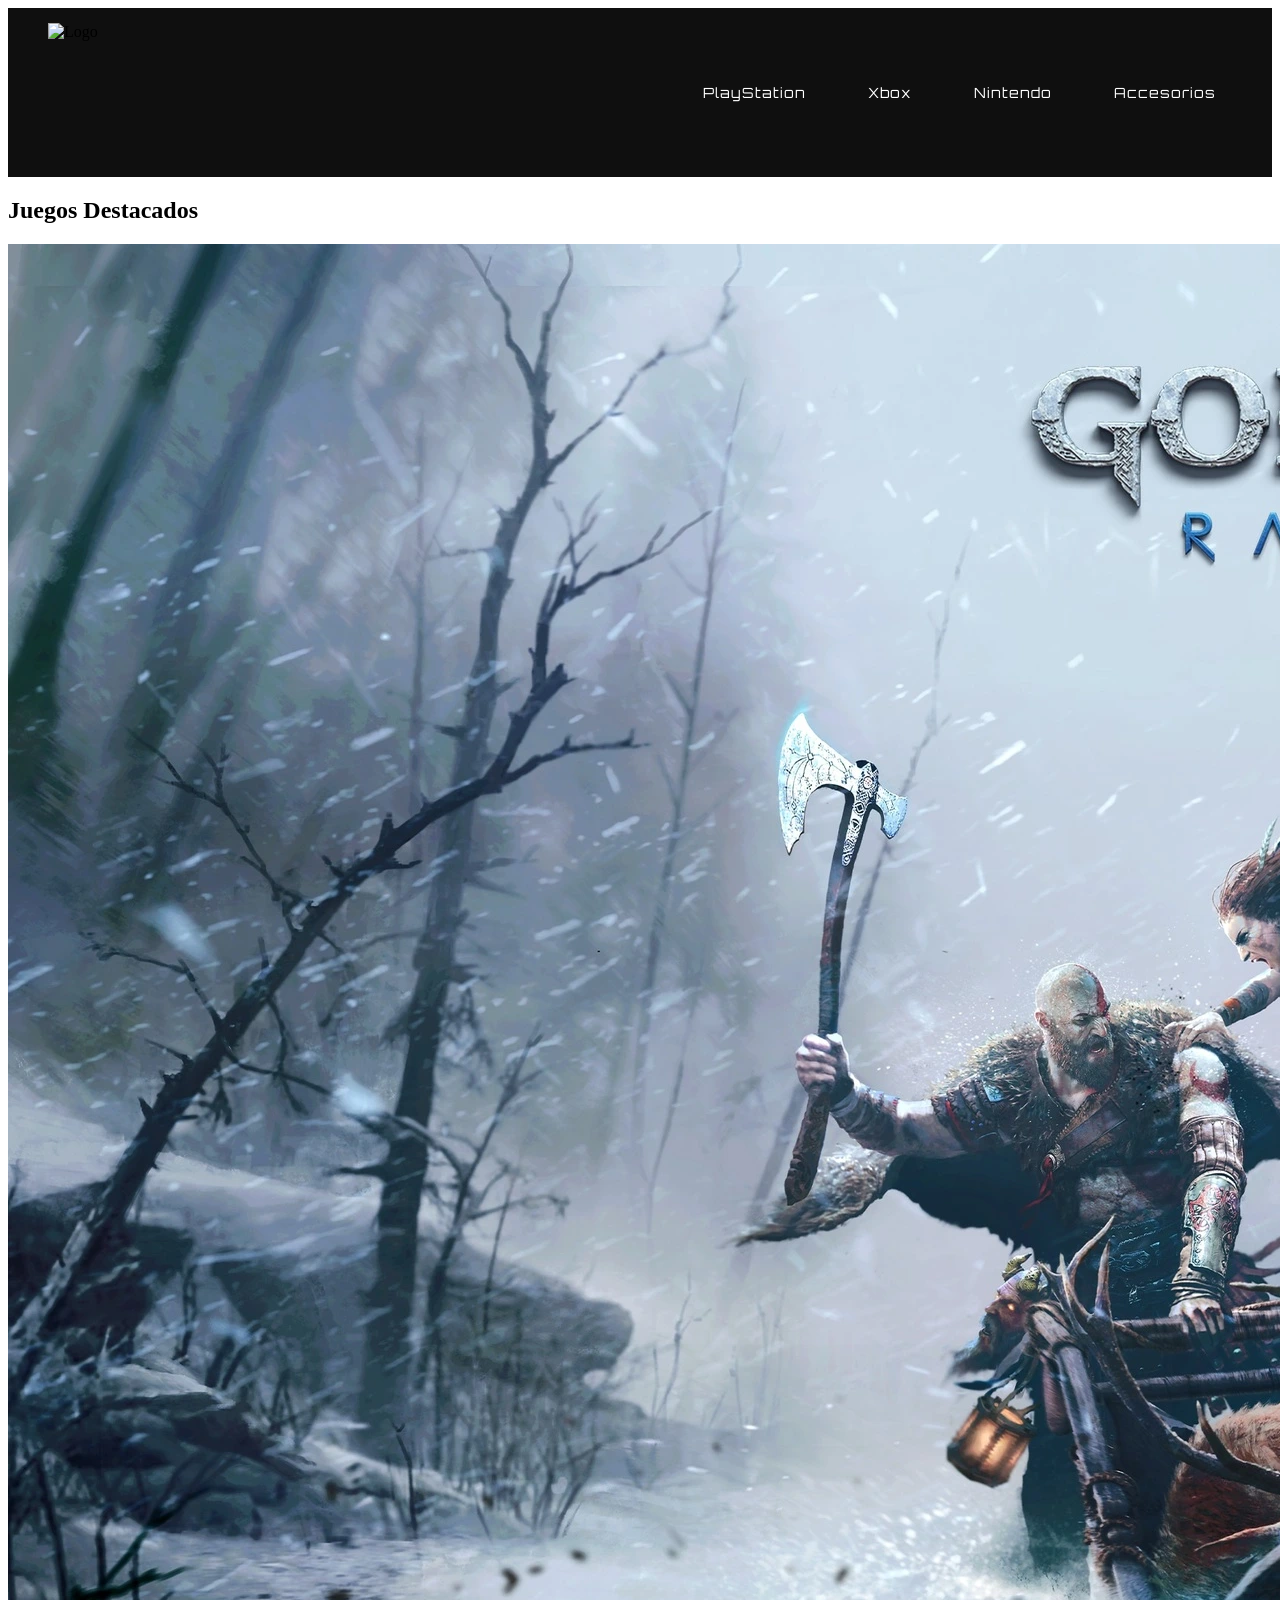
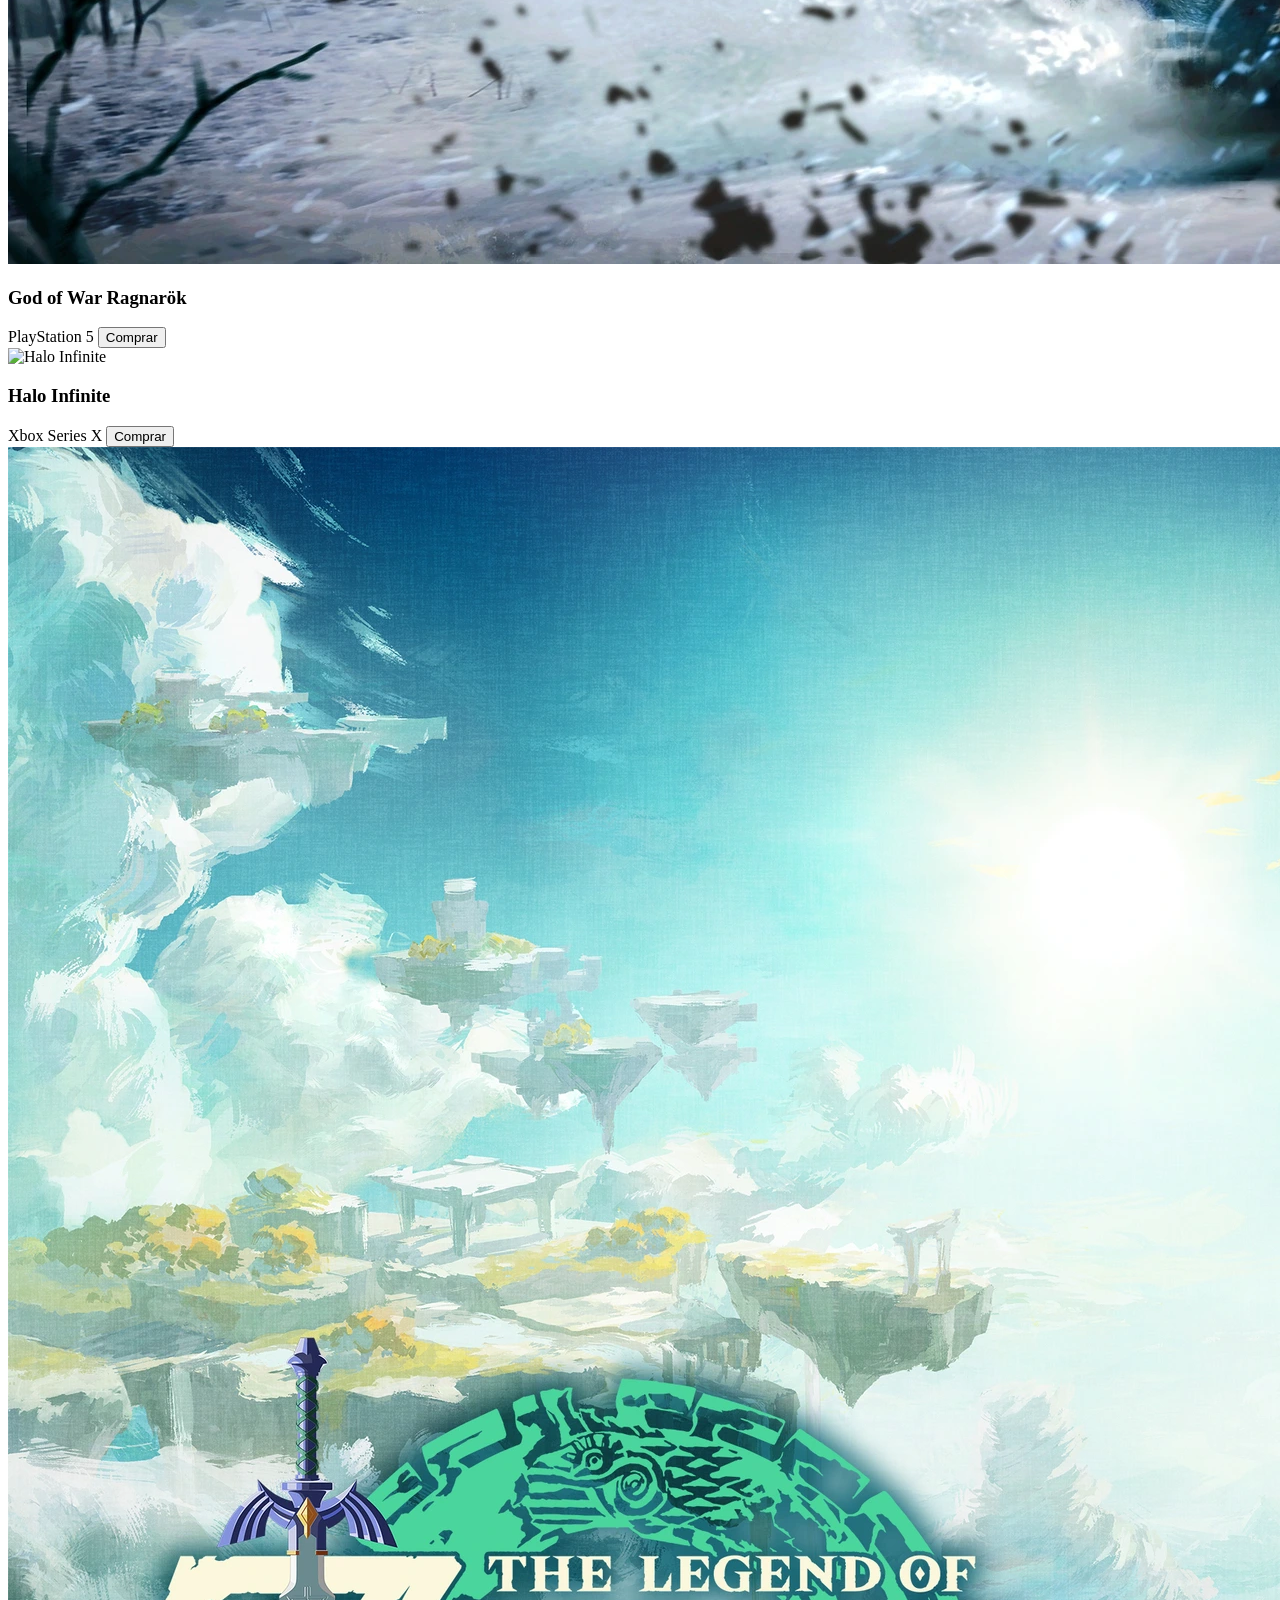
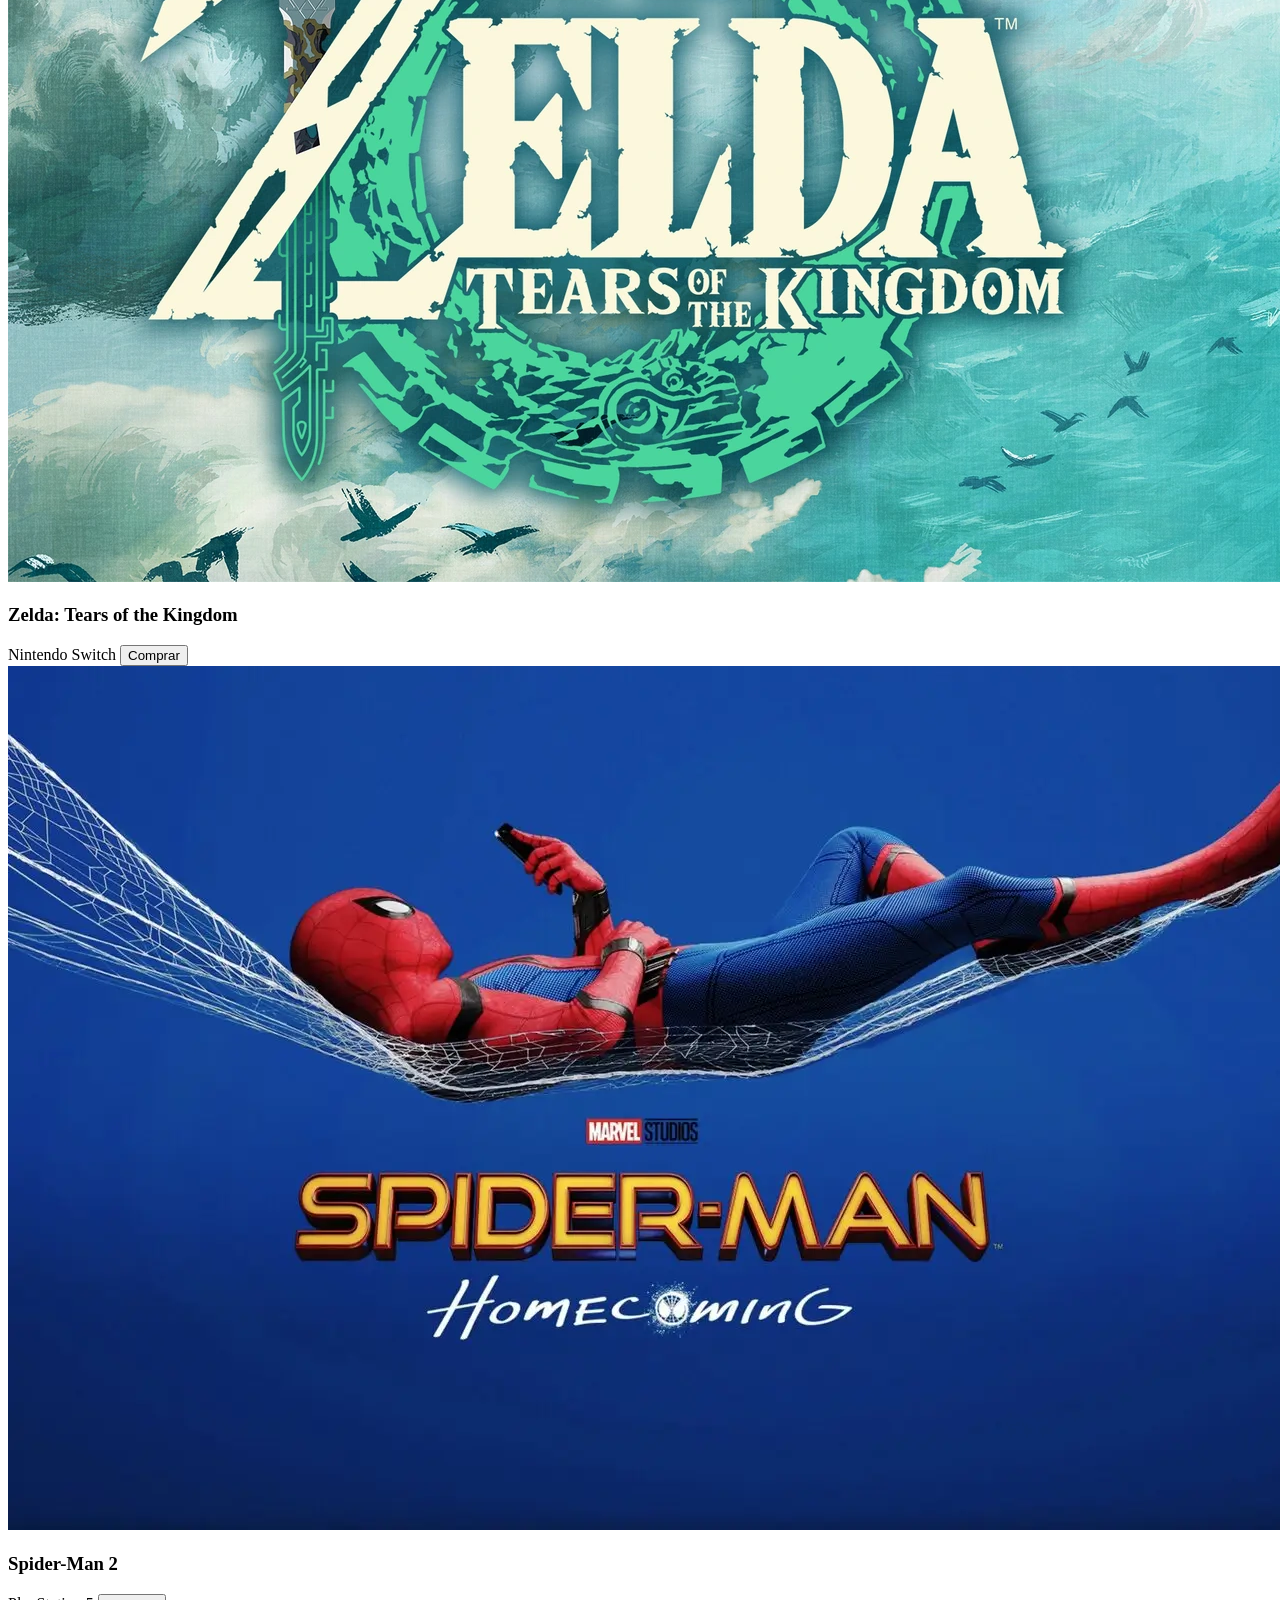
==== GameByte Store/index.html @ 68426d49 "div class games-section, agregue img" ====
<!doctype html>
<html lang="es">
  <head>
    <meta charset="utf-8" />
    <meta name="viewport" content="width=device-width, initial-scale=1" />
    <title>GameByte Store</title>
    <link rel="stylesheet" href="styles.css" />
    <link
      href="https://fonts.googleapis.com/css2?family=Orbitron:wght@700&family=Exo+2:wght@400;600&display=swap"
      rel="stylesheet"
    />
  </head>

  <body>
    <body style="background-color: white"></body>
    <!-- HEADER -->
    <nav class="navbar">
      <div class="logo">
        <img src="images/LogoColor.png" alt="Logo" />
      </div>
      <ul class="nav-links">
        <li><a href="#">PlayStation</a></li>
        <li><a href="#">Xbox</a></li>
        <li><a href="#">Nintendo</a></li>
        <li><a href="#">Accesorios</a></li>
      </ul>
    </nav>

    <!-- Sección de juegos destacados -->
    <div class="games-section">
      <h2 class="section-title">Juegos Destacados</h2>

      <div class="games-container">
        <!-- Tarjeta 1 -->
        <div class="game-card">
          <img src="images/GameDestacados/God.webp" alt="God of War" />
          <div class="game-info">
            <h3 class="game-title">God of War Ragnarök</h3>
            <span class="game-console">
              <i class="fas fa-gamepad"></i> PlayStation 5
            </span>
            <button class="btn-buy">
              <i class="fas fa-cart-shopping"></i> Comprar
            </button>
          </div>
        </div>

        <!-- Tarjeta 2 -->
        <div class="game-card">
          <img src="images/GameDestacados/Halo.webp" alt="Halo Infinite" />
          <div class="game-info">
            <h3 class="game-title">Halo Infinite</h3>
            <span class="game-console">
              <i class="fas fa-gamepad"></i> Xbox Series X
            </span>
            <button class="btn-buy">
              <i class="fas fa-cart-shopping"></i> Comprar
            </button>
          </div>
        </div>

        <!-- Tarjeta 3 -->
        <div class="game-card">
          <img src="images/GameDestacados/Zelda.webp" alt="Zelda" />
          <div class="game-info">
            <h3 class="game-title">Zelda: Tears of the Kingdom</h3>
            <span class="game-console">
              <i class="fas fa-gamepad"></i> Nintendo Switch
            </span>
            <button class="btn-buy">
              <i class="fas fa-cart-shopping"></i> Comprar
            </button>
          </div>
        </div>

        <!-- Tarjeta 4 -->
        <div class="game-card">
          <img src="images/GameDestacados/Spider.webp" alt="Spider-Man" />
          <div class="game-info">
            <h3 class="game-title">Spider-Man 2</h3>
            <span class="game-console">
              <i class="fas fa-gamepad"></i> PlayStation 5
            </span>
            <button class="btn-buy">
              <i class="fas fa-cart-shopping"></i> Comprar
            </button>
          </div>
        </div>
      </div>
    </div>
  </body>
</html>
---- GameByte Store/styles.css ----
/* ===== ÍCONOS DEL NAV ===== */
.nav-icons {
  display: flex;
  align-items: center;
  gap: 20px;
}

/* Ícono individual */
.nav-icon {
  position: relative;
  color: #ffffff;
  font-size: 20px;
  text-decoration: none;
  transition: color 0.3s ease;
}

.nav-icon:hover {
  color: #f4f4f5;
}

/* Badge del carrito */
.cart-badge {
  position: absolute;
  top: -8px;
  right: -10px;
  background-color: #fbfbfb;
  color: #ffffff;
  font-size: 10px;
  font-family: 'Exo 2', sans-serif;
  font-weight: 600;
  width: 18px;
  height: 18px;
  border-radius: 50%;
  display: flex;
  align-items: center;
  justify-content: center;
}

/* ===== NAVBAR ===== */

.navbar {
  display: flex;
  align-items: center;
  justify-content: space-between;
  background-color: #0f0f0f;
  padding: 15px 40px;

  /* Agrega estas líneas */
  width: 100%;
  box-sizing: border-box;

/* Logo */
.logo img {
  max-width: 100%;
  height: auto;
  vertical-align: top;
}

/* Lista de links */
.nav-links {
  list-style: none;
  display: flex;
  gap: 30px;
  margin: 0;
  padding: 0;
}

/* Botones individuales */
.nav-links a {
  text-decoration: none;
  color: #ffffff;
  font-family: 'Orbitron', sans-serif;
  font-size: 14px;
  letter-spacing: 1px;
  padding: 8px 16px;
  border-radius: 4px;
  transition: background-color 0.3s ease;
}

/* Hover - efecto al pasar el mouse */
.nav-links a:hover {
  background-color: #f9f9fa;
  color: #ffffff;
}

.logo {
  width: 140px;
  aspect-ratio: auto 300 / 139;
  height: 139px;  /* Centra horizontalme

/* Títulos principales */
h1, h2, h3 {
  font-family: 'Orbitron', sans-serif;
}

/* Texto general del cuerpo */
body {
  font-family: 'Exo 2', sans-serif;
}

/* ===== SECCIÓN DE JUEGOS ===== */
.games-section {
  padding: 60px 80px;
  background-color: #111111;
}

.section-title {
  font-family: 'Orbitron', sans-serif;
  color: #ffffff;
  font-size: 24px;
  margin-bottom: 40px;
  letter-spacing: 2px;
  text-transform: uppercase;
  border-left: 4px solid #1e90ff;
  padding-left: 16px;
}

/* ===== CONTENEDOR DE TARJETAS ===== */
.games-container {
  display: flex;
  gap: 24px;
  flex-wrap: wrap;
  justify-content: center;
}

/* ===== TARJETA INDIVIDUAL ===== */
.game-card {
  background-color: #1a1a1a;
  border-radius: 12px;
  overflow: hidden;
  width: 260px;
  transition: transform 0.3s ease, box-shadow 0.3s ease;
  border: 1px solid #222;
}

.game-card:hover {
  transform: translateY(-8px);
  box-shadow: 0 12px 30px rgba(30, 144, 255, 0.25);
}

/* Imagen del juego */
.game-card img {
  width: 100%;
  height: 200px;
  object-fit: cover;
}

/* Contenido inferior de la tarjeta */
.game-info {
  padding: 16px;
  display: flex;
  flex-direction: column;
  gap: 10px;
}

/* Título del juego */
.game-title {
  font-family: 'Orbitron', sans-serif;
  color: #ffffff;
  font-size: 14px;
  letter-spacing: 0.5px;
}

/* Consola */
.game-console {
  font-family: 'Exo 2', sans-serif;
  color: #1e90ff;
  font-size: 13px;
}

/* Botón comprar */
.btn-buy {
  background-color: #1e90ff;
  color: #ffffff;
  border: none;
  border-radius: 6px;
  padding: 10px 0;
  font-family: 'Exo 2', sans-serif;
  font-size: 14px;
  font-weight: 600;
  cursor: pointer;
  width: 100%;
  transition: background-color 0.3s ease, transform 0.2s ease;
  letter-spacing: 1px;
}

.btn-buy:hover {
  background-color: #0070cc;
  transform: scale(1.03);
}
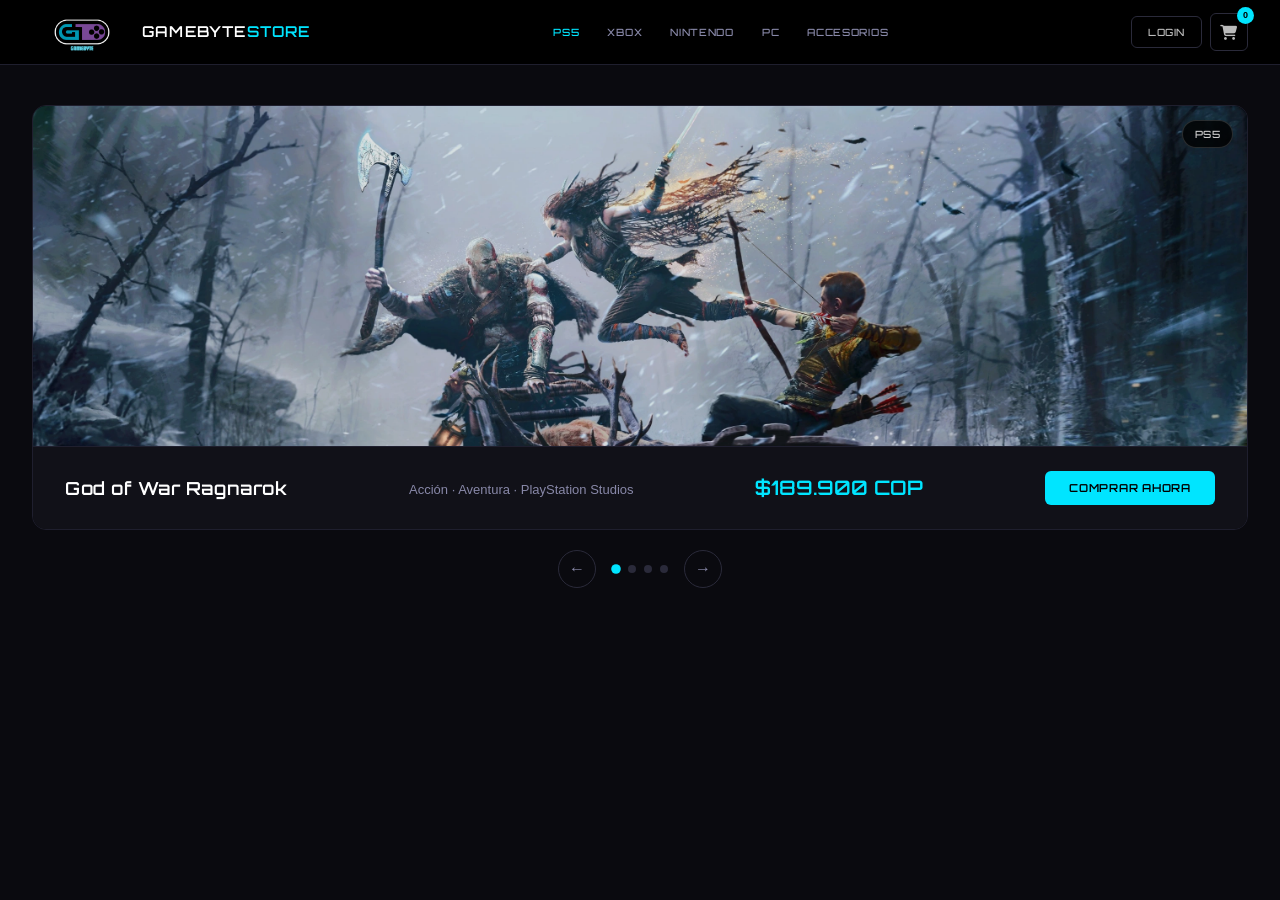
==== commit 9c04e278: "cambios en index carousel,agregue carro de compras y login, cambios en el ccs" ====
--- a/GameByte Store/index.html
+++ b/GameByte Store/index.html
@@ -6,87 +6,160 @@
     <title>GameByte Store</title>
     <link rel="stylesheet" href="styles.css" />
     <link
-      href="https://fonts.googleapis.com/css2?family=Orbitron:wght@700&family=Exo+2:wght@400;600&display=swap"
+      href="https://fonts.googleapis.com/css2?family=Orbitron:wght@500;600&display=swap"
       rel="stylesheet"
+    />
+    <link
+      rel="stylesheet"
+      href="https://cdnjs.cloudflare.com/ajax/libs/font-awesome/6.5.0/css/all.min.css"
     />
   </head>
 
   <body>
-    <body style="background-color: white"></body>
     <!-- HEADER -->
-    <nav class="navbar">
-      <div class="logo">
-        <img src="images/LogoColor.png" alt="Logo" />
+    <header class="header">
+      <div class="header-inner">
+        <a href="index.html" class="logo">
+          <img
+            src="images/Logo/LogoColor.png"
+            alt="GameZone"
+            class="logo-img"
+          />
+          <span class="logo-text"
+            >GAMEBYTE<span class="logo-accent">STORE</span></span
+          >
+        </a>
+
+        <nav class="nav">
+          <a href="#ps5" class="nav-btn active">PS5</a>
+          <a href="#xbox" class="nav-btn">Xbox</a>
+          <a href="#nintendo" class="nav-btn">Nintendo</a>
+          <a href="#pc" class="nav-btn">PC</a>
+          <a href="#accesorios" class="nav-btn">Accesorios</a>
+        </nav>
+
+        <div class="header-actions">
+          <a href="#login" class="btn-login">Login</a>
+          <a href="#carrito" class="btn-cart">
+            <i class="fa-solid fa-cart-shopping"></i>
+            <span class="cart-badge">0</span>
+          </a>
+        </div>
       </div>
-      <ul class="nav-links">
-        <li><a href="#">PlayStation</a></li>
-        <li><a href="#">Xbox</a></li>
-        <li><a href="#">Nintendo</a></li>
-        <li><a href="#">Accesorios</a></li>
-      </ul>
-    </nav>
+    </header>
 
-    <!-- Sección de juegos destacados -->
-    <div class="games-section">
-      <h2 class="section-title">Juegos Destacados</h2>
+    <!-- CARRUSEL -->
+    <section class="carousel-section">
+      <div class="carousel-wrapper">
+        <div class="carousel-track" id="track">
+          <div class="game-slide">
+            <div class="slide-inner">
+              <div class="slide-image-wrap">
+                <img
+                  src="images/GameDestacados/God.webp"
+                  alt="God of War Ragnarok"
+                />
+                <span class="console-badge">PS5</span>
+              </div>
+              <div class="slide-body">
+                <p class="slide-title">God of War Ragnarok</p>
+                <p class="slide-meta">
+                  Acción · Aventura · PlayStation Studios
+                </p>
+                <p class="slide-price">$189.900 COP</p>
+                <button class="btn-comprar">Comprar ahora</button>
+              </div>
+            </div>
+          </div>
 
-      <div class="games-container">
-        <!-- Tarjeta 1 -->
-        <div class="game-card">
-          <img src="images/GameDestacados/God.webp" alt="God of War" />
-          <div class="game-info">
-            <h3 class="game-title">God of War Ragnarök</h3>
-            <span class="game-console">
-              <i class="fas fa-gamepad"></i> PlayStation 5
-            </span>
-            <button class="btn-buy">
-              <i class="fas fa-cart-shopping"></i> Comprar
-            </button>
+          <div class="game-slide">
+            <div class="slide-inner">
+              <div class="slide-image-wrap">
+                <img
+                  src="images/GameDestacados/Halo.webp"
+                  alt="Halo Infinite"
+                />
+                <span class="console-badge">Xbox</span>
+              </div>
+              <div class="slide-body">
+                <p class="slide-title">Halo Infinite</p>
+                <p class="slide-meta">FPS · Multijugador · 343 Industries</p>
+                <p class="slide-price">$149.900 COP</p>
+                <button class="btn-comprar">Comprar ahora</button>
+              </div>
+            </div>
           </div>
-        </div>
 
-        <!-- Tarjeta 2 -->
-        <div class="game-card">
-          <img src="images/GameDestacados/Halo.webp" alt="Halo Infinite" />
-          <div class="game-info">
-            <h3 class="game-title">Halo Infinite</h3>
-            <span class="game-console">
-              <i class="fas fa-gamepad"></i> Xbox Series X
-            </span>
-            <button class="btn-buy">
-              <i class="fas fa-cart-shopping"></i> Comprar
-            </button>
+          <div class="game-slide">
+            <div class="slide-inner">
+              <div class="slide-image-wrap">
+                <img src="images/GameDestacados/Zelda.webp" alt="Zelda" />
+                <span class="console-badge">Nintendo Switch</span>
+              </div>
+              <div class="slide-body">
+                <p class="slide-title">Zelda: Tears of the Kingdom</p>
+                <p class="slide-meta">Aventura · RPG · Nintendo</p>
+                <p class="slide-price">$219.900 COP</p>
+                <button class="btn-comprar">Comprar ahora</button>
+              </div>
+            </div>
           </div>
-        </div>
 
-        <!-- Tarjeta 3 -->
-        <div class="game-card">
-          <img src="images/GameDestacados/Zelda.webp" alt="Zelda" />
-          <div class="game-info">
-            <h3 class="game-title">Zelda: Tears of the Kingdom</h3>
-            <span class="game-console">
-              <i class="fas fa-gamepad"></i> Nintendo Switch
-            </span>
-            <button class="btn-buy">
-              <i class="fas fa-cart-shopping"></i> Comprar
-            </button>
-          </div>
-        </div>
-
-        <!-- Tarjeta 4 -->
-        <div class="game-card">
-          <img src="images/GameDestacados/Spider.webp" alt="Spider-Man" />
-          <div class="game-info">
-            <h3 class="game-title">Spider-Man 2</h3>
-            <span class="game-console">
-              <i class="fas fa-gamepad"></i> PlayStation 5
-            </span>
-            <button class="btn-buy">
-              <i class="fas fa-cart-shopping"></i> Comprar
-            </button>
+          <div class="game-slide">
+            <div class="slide-inner">
+              <div class="slide-image-wrap">
+                <img src="images/GameDestacados/Spider.webp" alt="Spider-Man" />
+                <span class="console-badge">PS5</span>
+              </div>
+              <div class="slide-body">
+                <p class="slide-title">Marvel's Spider-Man Remastered</p>
+                <p class="slide-meta">
+                  Acción · Mundo abierto · Insomniac Games
+                </p>
+                <p class="slide-price">$99.900 COP</p>
+                <button class="btn-comprar">Comprar ahora</button>
+              </div>
+            </div>
           </div>
         </div>
       </div>
-    </div>
+
+      <div class="carousel-controls">
+        <button class="ctrl-btn" id="prev">&#8592;</button>
+        <div class="dots" id="dots"></div>
+        <button class="ctrl-btn" id="next">&#8594;</button>
+      </div>
+    </section>
+
+    <script>
+      const track = document.getElementById("track");
+      const dotsEl = document.getElementById("dots");
+      const slides = track.querySelectorAll(".game-slide");
+      let current = 0;
+
+      slides.forEach((_, i) => {
+        const d = document.createElement("button");
+        d.className = "dot" + (i === 0 ? " active" : "");
+        d.onclick = () => goTo(i);
+        dotsEl.appendChild(d);
+      });
+
+      function goTo(n) {
+        current = (n + slides.length) % slides.length;
+        track.style.transform = `translateX(-${current * 100}%)`;
+        dotsEl
+          .querySelectorAll(".dot")
+          .forEach((d, i) => d.classList.toggle("active", i === current));
+      }
+
+      document.getElementById("prev").onclick = () => goTo(current - 1);
+      document.getElementById("next").onclick = () => goTo(current + 1);
+
+      let autoplay = setInterval(() => goTo(current + 1), 4000);
+      track.addEventListener("mouseenter", () => clearInterval(autoplay));
+      track.addEventListener("mouseleave", () => {
+        autoplay = setInterval(() => goTo(current + 1), 4000);
+      });
+    </script>
   </body>
 </html>
--- a/GameByte Store/styles.css
+++ b/GameByte Store/styles.css
@@ -1,193 +1,417 @@
-/* ===== ÍCONOS DEL NAV ===== */
-.nav-icons {
-  display: flex;
-  align-items: center;
-  gap: 20px;
-}
-
-/* Ícono individual */
-.nav-icon {
+/* ══════════════════════════════════════════
+   GAMEBYTE STORE — styles.css
+   ══════════════════════════════════════════ */
+
+/* ── RESET & BASE ── */
+*, *::before, *::after {
+  box-sizing: border-box;
+  margin: 0;
+  padding: 0;
+}
+
+:root {
+  --accent: #00e5ff;
+  --accent-dim: #00b8cc;
+  --bg-page: #0a0a0f;
+  --bg-card: #111118;
+  --bg-card-hover: #16161f;
+  --border: #1f1f2e;
+  --border-hover: #2e2e42;
+  --text-primary: #ffffff;
+  --text-secondary: #8888a8;
+  --text-muted: #555570;
+  --font-display: 'Orbitron', sans-serif;
+  --font-body: 'Exo 2', sans-serif;
+  --radius-sm: 6px;
+  --radius-md: 10px;
+  --radius-lg: 14px;
+}
+
+html {
+  scroll-behavior: smooth;
+}
+
+body {
+  background: var(--bg-page);
+  color: var(--text-primary);
+  font-family: var(--font-body), system-ui, sans-serif;
+  font-size: 16px;
+  line-height: 1.6;
+  min-height: 100vh;
+}
+
+img {
+  display: block;
+  max-width: 100%;
+}
+
+a {
+  text-decoration: none;
+  color: inherit;
+}
+
+/* ══════════════════════════════════════════
+   HEADER
+   ══════════════════════════════════════════ */
+
+.header {
+  background: #000;
+  border-bottom: 1px solid var(--border);
+  position: sticky;
+  top: 0;
+  z-index: 100;
+  width: 100%;
+}
+
+.header-inner {
+  display: flex;
+  align-items: center;
+  justify-content: space-between;
+  padding: 0 2rem;
+  height: 64px;
+  gap: 1rem;
+  max-width: 1400px;
+  margin: 0 auto;
+}
+
+/* Logo */
+.logo {
+  display: flex;
+  align-items: center;
+  gap: 10px;
+  flex-shrink: 0;
+}
+
+.logo-img {
+  height: 100px;
+  width: auto;
+  object-fit: contain;
+}
+
+.logo-text {
+  font-family: var(--font-display);
+  font-size: 15px;
+  font-weight: 600;
+  color: var(--text-primary);
+  letter-spacing: 0.08em;
+  white-space: nowrap;
+}
+
+.logo-accent {
+  color: var(--accent);
+}
+
+/* Navegación */
+.nav {
+  display: flex;
+  align-items: center;
+  gap: 2px;
+}
+
+.nav-btn {
+  font-family: var(--font-display);
+  font-size: 10px;
+  font-weight: 500;
+  letter-spacing: 0.07em;
+  text-transform: uppercase;
+  color: var(--text-secondary);
+  padding: 7px 13px;
+  border-radius: var(--radius-sm);
+  transition: color 0.15s, background 0.15s;
+}
+
+.nav-btn:hover {
+  color: var(--text-primary);
+  background: #1a1a2a;
+}
+
+.nav-btn.active {
+  color: var(--accent);
+}
+
+/* Acciones del header */
+.header-actions {
+  display: flex;
+  align-items: center;
+  gap: 8px;
+  flex-shrink: 0;
+}
+
+.btn-login {
+  font-family: var(--font-display);
+  font-size: 10px;
+  font-weight: 500;
+  letter-spacing: 0.06em;
+  text-transform: uppercase;
+  color: #bbb;
+  border: 1px solid #2a2a3a;
+  padding: 7px 16px;
+  border-radius: var(--radius-sm);
+  transition: border-color 0.15s, color 0.15s;
+}
+
+.btn-login:hover {
+  border-color: var(--text-primary);
+  color: var(--text-primary);
+}
+
+.btn-cart {
   position: relative;
-  color: #ffffff;
-  font-size: 20px;
-  text-decoration: none;
-  transition: color 0.3s ease;
-}
-
-.nav-icon:hover {
-  color: #f4f4f5;
-}
-
-/* Badge del carrito */
+  display: flex;
+  align-items: center;
+  justify-content: center;
+  width: 38px;
+  height: 38px;
+  border: 1px solid #2a2a3a;
+  border-radius: var(--radius-sm);
+  color: #bbb;
+  font-size: 15px;
+  transition: border-color 0.15s, color 0.15s;
+}
+
+.btn-cart:hover {
+  border-color: var(--text-primary);
+  color: var(--text-primary);
+}
+
 .cart-badge {
   position: absolute;
-  top: -8px;
-  right: -10px;
-  background-color: #fbfbfb;
-  color: #ffffff;
+  top: -7px;
+  right: -7px;
+  background: var(--accent);
+  color: #000;
+  font-size: 9px;
+  font-weight: 700;
+  width: 17px;
+  height: 17px;
+  border-radius: 50%;
+  display: flex;
+  align-items: center;
+  justify-content: center;
+  font-family: sans-serif;
+  line-height: 1;
+}
+
+/* ══════════════════════════════════════════
+   CARRUSEL
+   ══════════════════════════════════════════ */
+
+.carousel-section {
+  padding: 2.5rem 2rem;
+  max-width: 1400px;
+  margin: 0 auto;
+}
+
+.carousel-wrapper {
+  overflow: hidden;
+  border-radius: var(--radius-lg);
+  border: 1px solid var(--border);
+}
+
+.carousel-track {
+  display: flex;
+  transition: transform 0.5s cubic-bezier(0.4, 0, 0.2, 1);
+}
+
+.game-slide {
+  min-width: 100%;
+  box-sizing: border-box;
+}
+
+.slide-inner {
+  display: flex;
+  flex-direction: column;
+  background: var(--bg-card);
+}
+
+/* Imagen del slide */
+.slide-image-wrap {
+  position: relative;
+  height: 340px;
+  background: #05050f;
+  overflow: hidden;
+}
+
+.slide-image-wrap img {
+  width: 100%;
+  height: 100%;
+  object-fit: cover;
+  opacity: 0.88;
+  transition: transform 0.6s ease, opacity 0.3s ease;
+}
+
+.slide-image-wrap:hover img {
+  transform: scale(1.03);
+  opacity: 1;
+}
+
+.console-badge {
+  position: absolute;
+  top: 14px;
+  right: 14px;
+  background: rgba(0, 0, 0, 0.8);
+  border: 1px solid rgba(255, 255, 255, 0.15);
+  border-radius: 20px;
+  padding: 5px 12px;
+  font-family: var(--font-display);
   font-size: 10px;
-  font-family: 'Exo 2', sans-serif;
+  font-weight: 500;
+  letter-spacing: 0.05em;
+  color: #ccc;
+  text-transform: uppercase;
+}
+
+/* Cuerpo del slide */
+.slide-body {
+  padding: 1.5rem 2rem;
+  display: flex;
+  flex-direction: row;
+  align-items: center;
+  justify-content: space-between;
+  gap: 1rem;
+  border-top: 1px solid var(--border);
+}
+
+.slide-title {
+  font-family: var(--font-display);
+  font-size: 18px;
   font-weight: 600;
-  width: 18px;
-  height: 18px;
+  color: var(--text-primary);
+  letter-spacing: 0.03em;
+}
+
+.slide-meta {
+  font-size: 13px;
+  color: var(--text-secondary);
+  margin-top: 4px;
+}
+
+.slide-price {
+  font-family: var(--font-display);
+  font-size: 20px;
+  font-weight: 600;
+  color: var(--accent);
+  white-space: nowrap;
+}
+
+.btn-comprar {
+  background: var(--accent);
+  color: #000;
+  border: none;
+  font-family: var(--font-display);
+  font-size: 11px;
+  font-weight: 600;
+  letter-spacing: 0.07em;
+  text-transform: uppercase;
+  padding: 10px 24px;
+  border-radius: var(--radius-sm);
+  cursor: pointer;
+  white-space: nowrap;
+  transition: background 0.15s, transform 0.1s;
+}
+
+.btn-comprar:hover {
+  background: var(--accent-dim);
+}
+
+.btn-comprar:active {
+  transform: scale(0.97);
+}
+
+/* Controles del carrusel */
+.carousel-controls {
+  display: flex;
+  align-items: center;
+  justify-content: center;
+  gap: 16px;
+  margin-top: 1.25rem;
+}
+
+.ctrl-btn {
+  width: 38px;
+  height: 38px;
   border-radius: 50%;
+  border: 1px solid #2a2a3a;
+  background: transparent;
+  color: var(--text-secondary);
+  font-size: 16px;
+  cursor: pointer;
   display: flex;
   align-items: center;
   justify-content: center;
-}
-
-/* ===== NAVBAR ===== */
-
-.navbar {
-  display: flex;
-  align-items: center;
-  justify-content: space-between;
-  background-color: #0f0f0f;
-  padding: 15px 40px;
-
-  /* Agrega estas líneas */
-  width: 100%;
-  box-sizing: border-box;
-
-/* Logo */
-.logo img {
-  max-width: 100%;
-  height: auto;
-  vertical-align: top;
-}
-
-/* Lista de links */
-.nav-links {
-  list-style: none;
-  display: flex;
-  gap: 30px;
-  margin: 0;
+  transition: border-color 0.15s, color 0.15s;
+}
+
+.ctrl-btn:hover {
+  border-color: var(--text-primary);
+  color: var(--text-primary);
+}
+
+.dots {
+  display: flex;
+  gap: 8px;
+}
+
+.dot {
+  width: 8px;
+  height: 8px;
+  border-radius: 50%;
+  background: #2a2a3a;
+  cursor: pointer;
+  border: none;
   padding: 0;
-}
-
-/* Botones individuales */
-.nav-links a {
-  text-decoration: none;
-  color: #ffffff;
-  font-family: 'Orbitron', sans-serif;
-  font-size: 14px;
-  letter-spacing: 1px;
-  padding: 8px 16px;
-  border-radius: 4px;
-  transition: background-color 0.3s ease;
-}
-
-/* Hover - efecto al pasar el mouse */
-.nav-links a:hover {
-  background-color: #f9f9fa;
-  color: #ffffff;
-}
-
-.logo {
-  width: 140px;
-  aspect-ratio: auto 300 / 139;
-  height: 139px;  /* Centra horizontalme
-
-/* Títulos principales */
-h1, h2, h3 {
-  font-family: 'Orbitron', sans-serif;
-}
-
-/* Texto general del cuerpo */
-body {
-  font-family: 'Exo 2', sans-serif;
-}
-
-/* ===== SECCIÓN DE JUEGOS ===== */
-.games-section {
-  padding: 60px 80px;
-  background-color: #111111;
-}
-
-.section-title {
-  font-family: 'Orbitron', sans-serif;
-  color: #ffffff;
-  font-size: 24px;
-  margin-bottom: 40px;
-  letter-spacing: 2px;
-  text-transform: uppercase;
-  border-left: 4px solid #1e90ff;
-  padding-left: 16px;
-}
-
-/* ===== CONTENEDOR DE TARJETAS ===== */
-.games-container {
-  display: flex;
-  gap: 24px;
-  flex-wrap: wrap;
-  justify-content: center;
-}
-
-/* ===== TARJETA INDIVIDUAL ===== */
-.game-card {
-  background-color: #1a1a1a;
-  border-radius: 12px;
-  overflow: hidden;
-  width: 260px;
-  transition: transform 0.3s ease, box-shadow 0.3s ease;
-  border: 1px solid #222;
-}
-
-.game-card:hover {
-  transform: translateY(-8px);
-  box-shadow: 0 12px 30px rgba(30, 144, 255, 0.25);
-}
-
-/* Imagen del juego */
-.game-card img {
-  width: 100%;
-  height: 200px;
-  object-fit: cover;
-}
-
-/* Contenido inferior de la tarjeta */
-.game-info {
-  padding: 16px;
-  display: flex;
-  flex-direction: column;
-  gap: 10px;
-}
-
-/* Título del juego */
-.game-title {
-  font-family: 'Orbitron', sans-serif;
-  color: #ffffff;
-  font-size: 14px;
-  letter-spacing: 0.5px;
-}
-
-/* Consola */
-.game-console {
-  font-family: 'Exo 2', sans-serif;
-  color: #1e90ff;
-  font-size: 13px;
-}
-
-/* Botón comprar */
-.btn-buy {
-  background-color: #1e90ff;
-  color: #ffffff;
-  border: none;
-  border-radius: 6px;
-  padding: 10px 0;
-  font-family: 'Exo 2', sans-serif;
-  font-size: 14px;
-  font-weight: 600;
-  cursor: pointer;
-  width: 100%;
-  transition: background-color 0.3s ease, transform 0.2s ease;
-  letter-spacing: 1px;
-}
-
-.btn-buy:hover {
-  background-color: #0070cc;
-  transform: scale(1.03);
-}
-
-
-
+  transition: background 0.2s, transform 0.2s;
+}
+
+.dot.active {
+  background: var(--accent);
+  transform: scale(1.2);
+}
+
+/* ══════════════════════════════════════════
+   RESPONSIVE
+   ══════════════════════════════════════════ */
+
+@media (max-width: 768px) {
+  .header-inner {
+    padding: 0 1rem;
+  }
+
+  .logo-text {
+    font-size: 12px;
+  }
+
+  .nav {
+    gap: 0;
+  }
+
+  .nav-btn {
+    font-size: 9px;
+    padding: 6px 8px;
+  }
+
+  .slide-image-wrap {
+    height: 220px;
+  }
+
+  .slide-body {
+    flex-direction: column;
+    align-items: flex-start;
+    padding: 1rem 1.25rem;
+  }
+
+  .btn-comprar {
+    width: 100%;
+    text-align: center;
+  }
+
+  .carousel-section {
+    padding: 1.5rem 1rem;
+  }
+}
+
+@media (max-width: 480px) {
+  .nav {
+    display: none;
+  }
+}
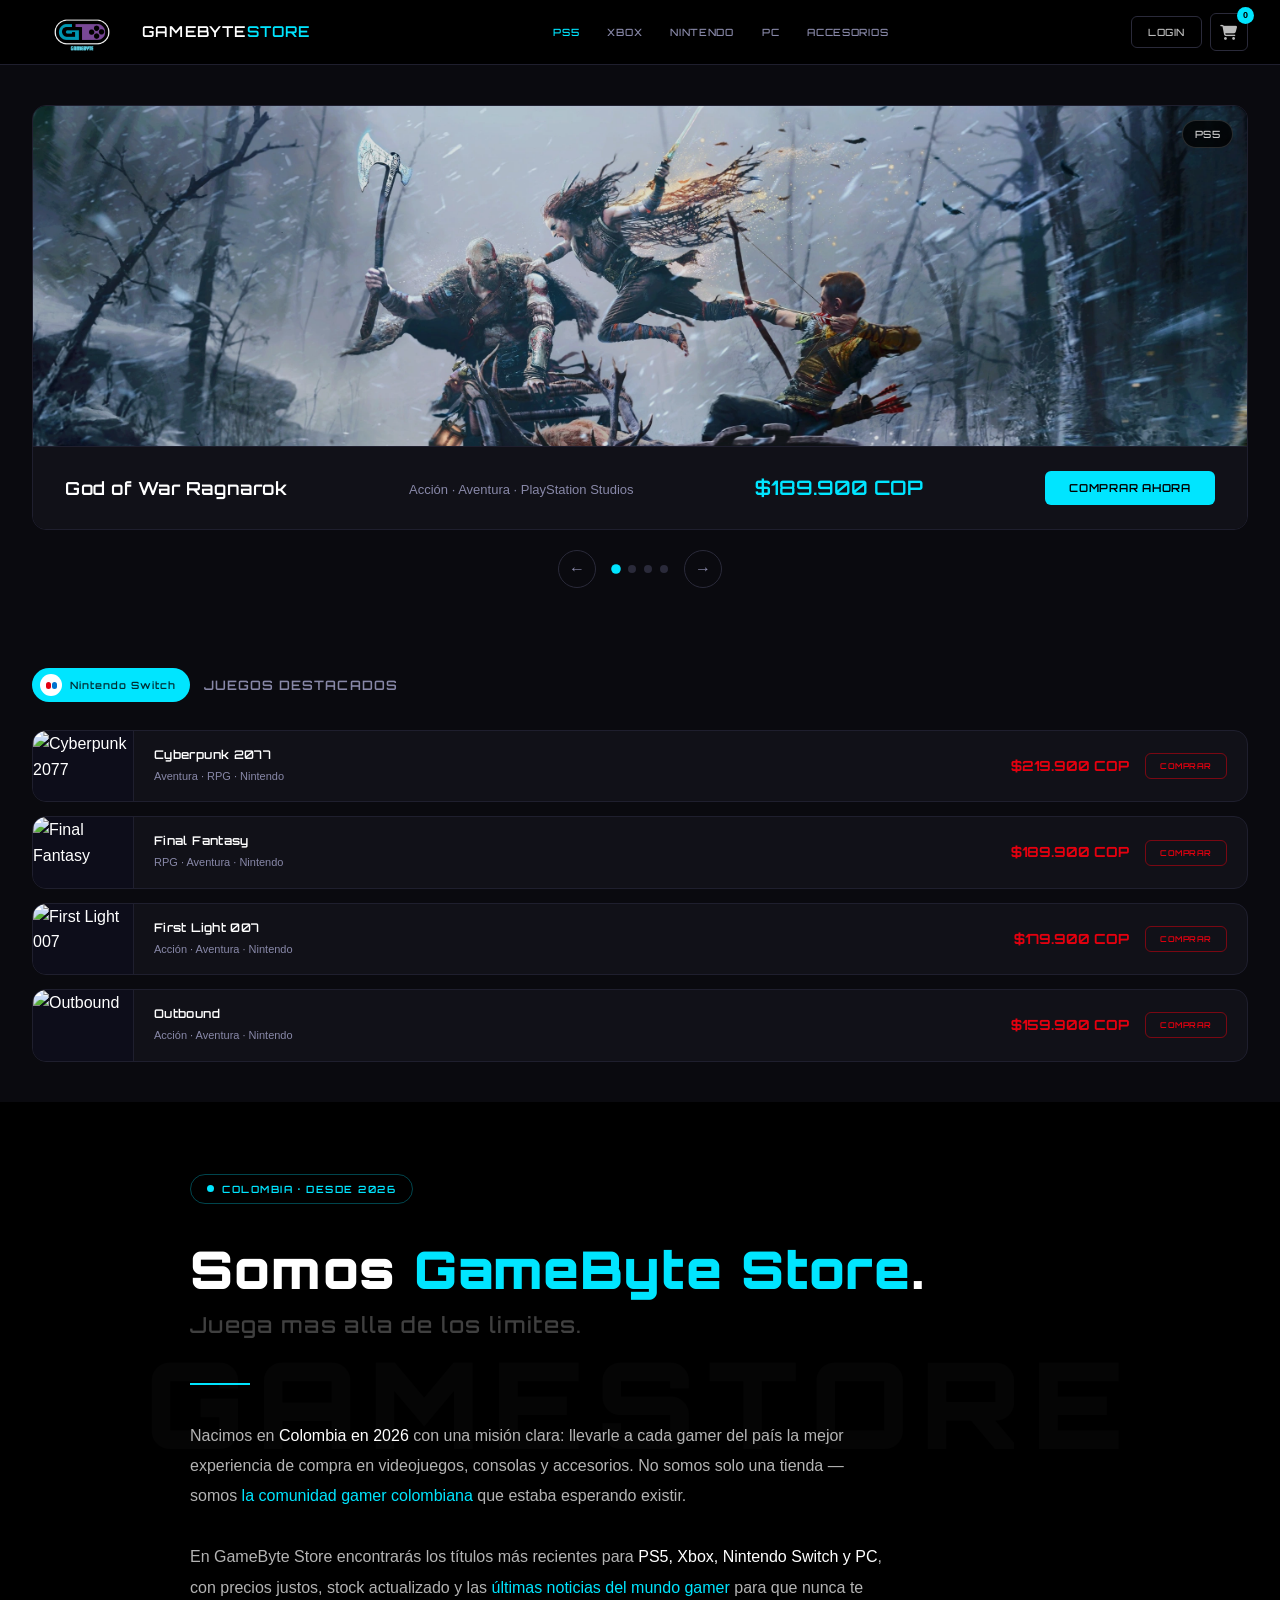
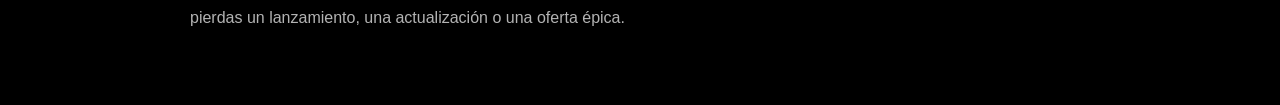
==== commit d400b81b: "Agrega sección nintendo switch y seccion quienes somos" ====
--- a/GameByte Store/index.html
+++ b/GameByte Store/index.html
@@ -161,5 +161,128 @@
         autoplay = setInterval(() => goTo(current + 1), 4000);
       });
     </script>
+
+    <!-- SECCIÓN NINTENDO SWITCH -->
+    <section class="ns-section">
+      <div class="ns-header">
+        <div class="ns-logo">
+          <div class="ns-logo-icon">
+            <svg viewBox="0 0 13 13" fill="none">
+              <rect x="1" y="3" width="5" height="7" rx="2.5" fill="#e4000f" />
+              <rect x="7" y="3" width="5" height="7" rx="2.5" fill="#0073cf" />
+            </svg>
+          </div>
+          <span class="ns-logo-text">Nintendo Switch</span>
+        </div>
+        <span class="ns-title">Juegos destacados</span>
+      </div>
+
+      <div class="ns-list">
+        <div class="ns-card">
+          <div class="ns-cover">
+            <img
+              src="/images/GameDestacados/CyberPunknintendo.webp"
+              alt="Cyberpunk 2077"
+            />
+          </div>
+          <div class="ns-info">
+            <div class="ns-meta">
+              <p class="ns-name">Cyberpunk 2077</p>
+              <p class="ns-genre">Aventura · RPG · Nintendo</p>
+            </div>
+            <div class="ns-right">
+              <span class="ns-price">$219.900 COP</span>
+              <button class="ns-btn">Comprar</button>
+            </div>
+          </div>
+        </div>
+
+        <div class="ns-card">
+          <div class="ns-cover">
+            <img
+              src="/images/GameDestacados/FinalFantasynintendo.webp"
+              alt="Final Fantasy"
+            />
+          </div>
+          <div class="ns-info">
+            <div class="ns-meta">
+              <p class="ns-name">Final Fantasy</p>
+              <p class="ns-genre">RPG · Aventura · Nintendo</p>
+            </div>
+            <div class="ns-right">
+              <span class="ns-price">$189.900 COP</span>
+              <button class="ns-btn">Comprar</button>
+            </div>
+          </div>
+        </div>
+
+        <div class="ns-card">
+          <div class="ns-cover">
+            <img
+              src="/images/GameDestacados/FirstLightnintendo.webp"
+              alt="First Light 007"
+            />
+          </div>
+          <div class="ns-info">
+            <div class="ns-meta">
+              <p class="ns-name">First Light 007</p>
+              <p class="ns-genre">Acción · Aventura · Nintendo</p>
+            </div>
+            <div class="ns-right">
+              <span class="ns-price">$179.900 COP</span>
+              <button class="ns-btn">Comprar</button>
+            </div>
+          </div>
+        </div>
+
+        <div class="ns-card">
+          <div class="ns-cover">
+            <img
+              src="/images/GameDestacados/Outboundnintendo.webp"
+              alt="Outbound"
+            />
+          </div>
+          <div class="ns-info">
+            <div class="ns-meta">
+              <p class="ns-name">Outbound</p>
+              <p class="ns-genre">Acción · Aventura · Nintendo</p>
+            </div>
+            <div class="ns-right">
+              <span class="ns-price">$159.900 COP</span>
+              <button class="ns-btn">Comprar</button>
+            </div>
+          </div>
+        </div>
+      </div>
+    </section>
+
+    <!-- SECCIÓN ABOUT GAMESTORE -->
+    <section class="about">
+      <div class="about-inner">
+        <div class="tag-line">
+          <span class="tag-dot"></span>
+          <span class="tag-text">Colombia · Desde 2026</span>
+        </div>
+
+        <p class="headline">Somos <span>GameByte Store</span>.</p>
+        <p class="headline-sub">Juega mas alla de los limites.</p>
+
+        <div class="divider"></div>
+
+        <p class="body-text">
+          Nacimos en <strong>Colombia en 2026</strong> con una misión clara:
+          llevarle a cada gamer del país la mejor experiencia de compra en
+          videojuegos, consolas y accesorios. No somos solo una tienda — somos
+          <span class="highlight">la comunidad gamer colombiana</span> que
+          estaba esperando existir.<br /><br />
+          En GameByte Store encontrarás los títulos más recientes para
+          <strong>PS5, Xbox, Nintendo Switch y PC</strong>, con precios justos,
+          stock actualizado y las
+          <span class="highlight">últimas noticias del mundo gamer</span>
+          para que nunca te pierdas un lanzamiento, una actualización o una
+          oferta épica.
+        </p>
+      </div>
+    </section>
   </body>
 </html>
--- a/GameByte Store/styles.css
+++ b/GameByte Store/styles.css
@@ -414,4 +414,339 @@
   .nav {
     display: none;
   }
+}
+
+/* ══════════════════════════════════════════
+   SECCIÓN NINTENDO SWITCH
+   ══════════════════════════════════════════ */
+
+.ns-section {
+  padding: 40px 2rem;
+  max-width: 1400px;
+  margin: 0 auto;
+  font-family: var(--font-body), system-ui, sans-serif;
+}
+
+.ns-header {
+  display: flex;
+  align-items: center;
+  gap: 14px;
+  margin-bottom: 28px;
+}
+
+.ns-logo {
+  display: flex;
+  align-items: center;
+  gap: 8px;
+  background: #00e5ff;
+  padding: 6px 14px 6px 8px;
+  border-radius: 24px;
+}
+
+.ns-logo-icon {
+  width: 22px;
+  height: 22px;
+  background: #fff;
+  border-radius: 50%;
+  display: flex;
+  align-items: center;
+  justify-content: center;
+  flex-shrink: 0;
+}
+
+.ns-logo-icon svg {
+  width: 13px;
+  height: 13px;
+}
+
+.ns-logo-text {
+  font-family: var(--font-display);
+  font-size: 10px;
+  font-weight: 600;
+  color: rgba(0, 0, 0, 0.8);
+  letter-spacing: 0.1em;
+  white-space: nowrap;
+}
+
+.ns-title {
+  font-family: var(--font-display);
+  font-size: 13px;
+  font-weight: 600;
+  color: var(--text-secondary);
+  letter-spacing: 0.08em;
+  text-transform: uppercase;
+}
+
+.ns-list {
+  display: flex;
+  flex-direction: column;
+  gap: 14px;
+}
+
+.ns-card {
+  background: var(--bg-card);
+  border: 1px solid var(--border);
+  border-radius: var(--radius-lg);
+  overflow: hidden;
+  display: flex;
+  flex-direction: row;
+  align-items: stretch;
+  transition: border-color 0.2s, transform 0.2s;
+  cursor: default;
+}
+
+.ns-card:hover {
+  border-color: rgba(228, 0, 15, 0.5);
+  transform: translateX(4px);
+}
+
+.ns-cover {
+  position: relative;
+  width: 100px;
+  flex-shrink: 0;
+  overflow: hidden;
+  background: #0d0d1a;
+}
+
+.ns-cover img {
+  width: 100%;
+  height: 100%;
+  object-fit: cover;
+  display: block;
+  transition: transform 0.5s ease;
+}
+
+.ns-card:hover .ns-cover img {
+  transform: scale(1.06);
+}
+
+.ns-platform {
+  position: absolute;
+  top: 8px;
+  left: 8px;
+  background: #e4000f;
+  color: #fff;
+  font-family: var(--font-display);
+  font-size: 7px;
+  font-weight: 600;
+  letter-spacing: 0.08em;
+  padding: 3px 7px;
+  border-radius: 20px;
+  z-index: 2;
+  text-transform: uppercase;
+}
+
+.ns-info {
+  display: flex;
+  flex-direction: row;
+  align-items: center;
+  justify-content: space-between;
+  padding: 16px 20px;
+  flex: 1;
+  gap: 16px;
+  border-left: 1px solid var(--border);
+}
+
+.ns-meta {
+  flex: 1;
+  min-width: 0;
+}
+
+.ns-name {
+  font-family: var(--font-display);
+  font-size: 12px;
+  font-weight: 600;
+  color: var(--text-primary);
+  letter-spacing: 0.03em;
+  line-height: 1.4;
+  white-space: nowrap;
+  overflow: hidden;
+  text-overflow: ellipsis;
+}
+
+.ns-genre {
+  font-size: 11px;
+  color: var(--text-secondary);
+  margin-top: 4px;
+}
+
+.ns-right {
+  display: flex;
+  align-items: center;
+  gap: 16px;
+  flex-shrink: 0;
+}
+
+.ns-price {
+  font-family: var(--font-display);
+  font-size: 14px;
+  font-weight: 700;
+  color: #e4000f;
+  white-space: nowrap;
+}
+
+.ns-btn {
+  background: transparent;
+  border: 1px solid rgba(228, 0, 15, 0.5);
+  color: #e4000f;
+  font-family: var(--font-display);
+  font-size: 8px;
+  font-weight: 600;
+  letter-spacing: 0.07em;
+  padding: 7px 14px;
+  border-radius: var(--radius-sm);
+  cursor: pointer;
+  transition: background 0.15s, color 0.15s;
+  text-transform: uppercase;
+  white-space: nowrap;
+}
+
+.ns-btn:hover {
+  background: #e4000f;
+  color: #fff;
+}
+
+@media (max-width: 768px) {
+  .ns-cover {
+    width: 80px;
+  }
+
+  .ns-info {
+    flex-direction: column;
+    align-items: flex-start;
+    padding: 12px 14px;
+    gap: 10px;
+  }
+
+  .ns-right {
+    width: 100%;
+    justify-content: space-between;
+  }
+
+  .ns-name {
+    white-space: normal;
+  }
+}
+
+/* ══════════════════════════════════════════
+   SECCIÓN ABOUT — GAMESTORE
+   ══════════════════════════════════════════ */
+
+.about {
+  background: #000;
+  padding: 72px 2rem;
+  position: relative;
+  overflow: hidden;
+}
+
+.about::before {
+  content: 'GAMESTORE';
+  position: absolute;
+  top: 50%;
+  left: 50%;
+  transform: translate(-50%, -50%);
+  font-family: var(--font-display);
+  font-size: 120px;
+  font-weight: 900;
+  color: rgba(255, 255, 255, 0.02);
+  white-space: nowrap;
+  pointer-events: none;
+  letter-spacing: 0.1em;
+}
+
+.about-inner {
+  max-width: 900px;
+  margin: 0 auto;
+  position: relative;
+  z-index: 1;
+}
+
+.tag-line {
+  display: inline-flex;
+  align-items: center;
+  gap: 8px;
+  border: 1px solid rgba(0, 229, 255, 0.3);
+  border-radius: 30px;
+  padding: 6px 16px;
+  margin-bottom: 36px;
+}
+
+.tag-dot {
+  width: 7px;
+  height: 7px;
+  border-radius: 50%;
+  background: var(--accent);
+  animation: pulse 2s ease-in-out infinite;
+}
+
+@keyframes pulse {
+  0%, 100% { opacity: 1; transform: scale(1); }
+  50%       { opacity: 0.5; transform: scale(0.8); }
+}
+
+.tag-text {
+  font-family: var(--font-display);
+  font-size: 10px;
+  font-weight: 600;
+  color: var(--accent);
+  letter-spacing: 0.15em;
+  text-transform: uppercase;
+}
+
+.headline {
+  font-family: var(--font-display);
+  font-size: clamp(28px, 5vw, 52px);
+  font-weight: 900;
+  color: #fff;
+  line-height: 1.15;
+  letter-spacing: 0.02em;
+  margin-bottom: 8px;
+}
+
+.headline span {
+  color: var(--accent);
+}
+
+.headline-sub {
+  font-family: var(--font-display);
+  font-size: clamp(14px, 2.5vw, 22px);
+  font-weight: 500;
+  color: rgba(255, 255, 255, 0.25);
+  letter-spacing: 0.06em;
+  margin-bottom: 40px;
+}
+
+.divider {
+  width: 60px;
+  height: 2px;
+  background: var(--accent);
+  margin-bottom: 36px;
+}
+
+.body-text {
+  font-size: 16px;
+  font-weight: 300;
+  color: rgba(255, 255, 255, 0.7);
+  line-height: 1.9;
+  max-width: 700px;
+}
+
+.body-text strong {
+  color: #fff;
+  font-weight: 500;
+}
+
+.body-text .highlight {
+  color: var(--accent);
+  font-weight: 500;
+}
+
+@media (max-width: 768px) {
+  .about {
+    padding: 48px 1rem;
+  }
+
+  .about::before {
+    font-size: 60px;
+  }
 }
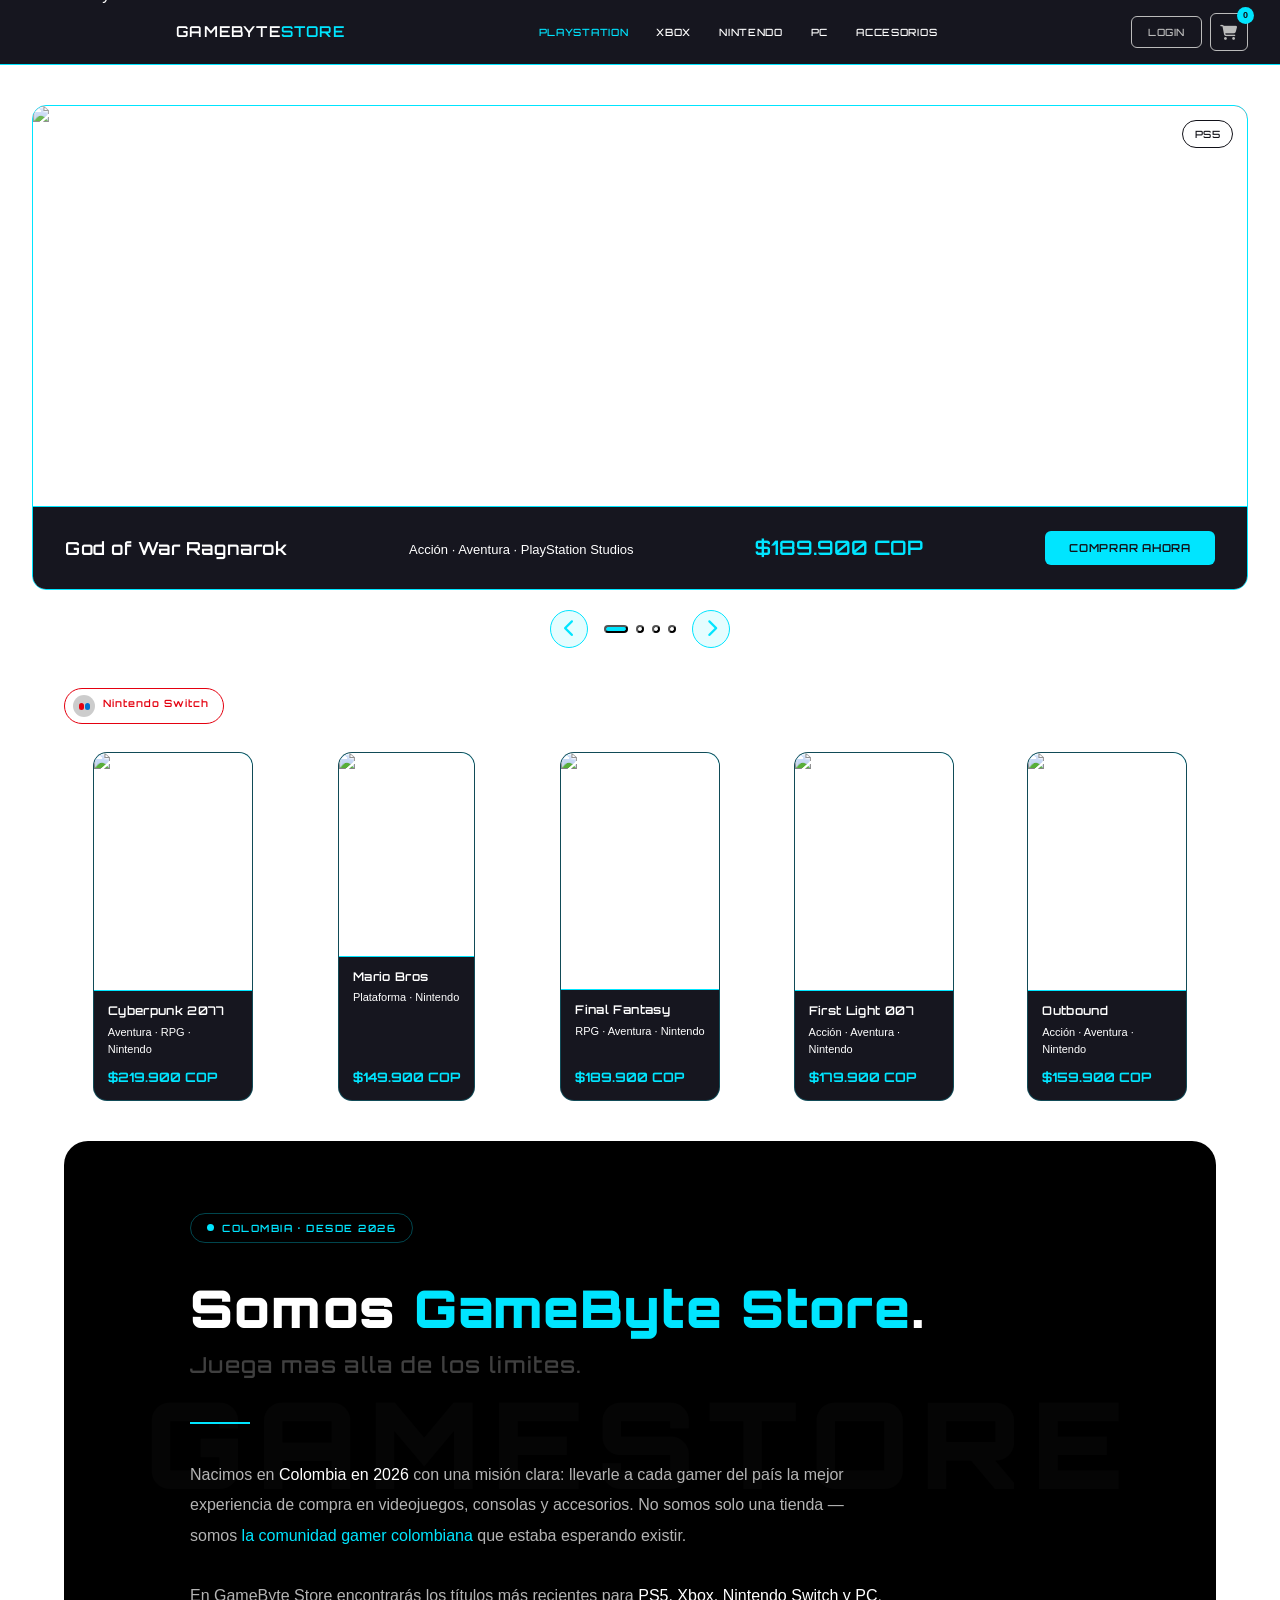
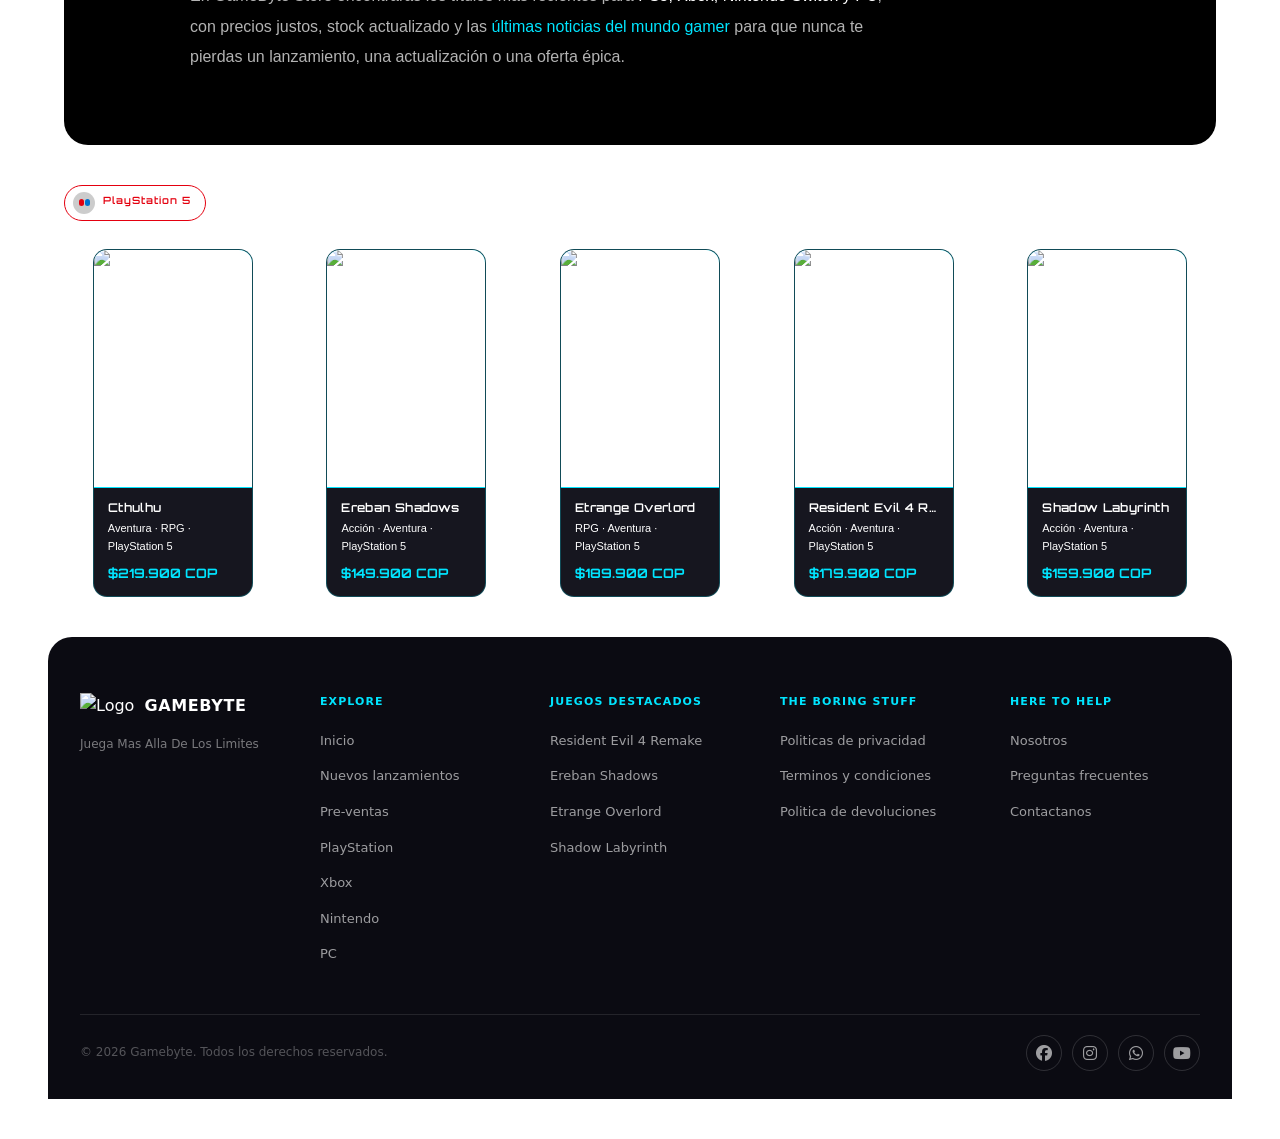
==== commit 8258bafc: "agregue portada juegos ps5, footer, iconos redes sociales" ====
--- a/GameByte Store/index.html
+++ b/GameByte Store/index.html
@@ -21,17 +21,15 @@
       <div class="header-inner">
         <a href="index.html" class="logo">
           <img
-            src="images/Logo/LogoColor.png"
-            alt="GameZone"
+            src="/images/LogoColor.png" alt="GameByte Store"
             class="logo-img"
           />
           <span class="logo-text"
-            >GAMEBYTE<span class="logo-accent">STORE</span></span
-          >
+            >GAMEBYTE<span class="logo-accent">STORE</span></span>
         </a>
 
         <nav class="nav">
-          <a href="#ps5" class="nav-btn active">PS5</a>
+          <a href="#ps5" class="nav-btn active">PlayStation</a>
           <a href="#xbox" class="nav-btn">Xbox</a>
           <a href="#nintendo" class="nav-btn">Nintendo</a>
           <a href="#pc" class="nav-btn">PC</a>
@@ -56,9 +54,7 @@
             <div class="slide-inner">
               <div class="slide-image-wrap">
                 <img
-                  src="images/GameDestacados/God.webp"
-                  alt="God of War Ragnarok"
-                />
+                  src="/images/God.webp" alt="God of War Ragnarok"/>
                 <span class="console-badge">PS5</span>
               </div>
               <div class="slide-body">
@@ -76,14 +72,12 @@
             <div class="slide-inner">
               <div class="slide-image-wrap">
                 <img
-                  src="images/GameDestacados/Halo.webp"
-                  alt="Halo Infinite"
-                />
-                <span class="console-badge">Xbox</span>
+                  src="/images/Mario.webp" alt="Mario & Luigi: Brothershiper"/>
+                <span class="console-badge">Nintendo Switch</span>
               </div>
               <div class="slide-body">
-                <p class="slide-title">Halo Infinite</p>
-                <p class="slide-meta">FPS · Multijugador · 343 Industries</p>
+                <p class="slide-title">Mario & Luigi: Brothershiper</p>
+                <p class="slide-meta">Aventura · Plataforma · Nintendo</p>
                 <p class="slide-price">$149.900 COP</p>
                 <button class="btn-comprar">Comprar ahora</button>
               </div>
@@ -93,7 +87,7 @@
           <div class="game-slide">
             <div class="slide-inner">
               <div class="slide-image-wrap">
-                <img src="images/GameDestacados/Zelda.webp" alt="Zelda" />
+                <img src="/images/Zelda.webp" alt="Zelda"/>
                 <span class="console-badge">Nintendo Switch</span>
               </div>
               <div class="slide-body">
@@ -108,7 +102,7 @@
           <div class="game-slide">
             <div class="slide-inner">
               <div class="slide-image-wrap">
-                <img src="images/GameDestacados/Spider.webp" alt="Spider-Man" />
+                <img src="/images/Spider.webp" alt="Spider-Man"/>
                 <span class="console-badge">PS5</span>
               </div>
               <div class="slide-body">
@@ -124,12 +118,15 @@
         </div>
       </div>
 
-      <div class="carousel-controls">
-        <button class="ctrl-btn" id="prev">&#8592;</button>
-        <div class="dots" id="dots"></div>
-        <button class="ctrl-btn" id="next">&#8594;</button>
-      </div>
-    </section>
+     <div class="carousel-controls">
+  <button class="ctrl-btn" id="prev">
+    <i class="fa-solid fa-chevron-left"></i>
+  </button>
+  <div class="dots" id="dots"></div>
+  <button class="ctrl-btn" id="next">
+    <i class="fa-solid fa-chevron-right"></i>
+  </button>
+</div>
 
     <script>
       const track = document.getElementById("track");
@@ -168,8 +165,22 @@
         <div class="ns-logo">
           <div class="ns-logo-icon">
             <svg viewBox="0 0 13 13" fill="none">
-              <rect x="1" y="3" width="5" height="7" rx="2.5" fill="#e4000f" />
-              <rect x="7" y="3" width="5" height="7" rx="2.5" fill="#0073cf" />
+              <rect
+                x="1"
+                y="3"
+                width="5"
+                height="7"
+                rx="2.5"
+                fill="rgb(228, 0, 15)"
+              />
+              <rect
+                x="7"
+                y="3"
+                width="5"
+                height="7"
+                rx="2.5"
+                fill="rgb(0, 115, 207)"
+              />
             </svg>
           </div>
           <span class="ns-logo-text">Nintendo Switch</span>
@@ -181,9 +192,7 @@
         <div class="ns-card">
           <div class="ns-cover">
             <img
-              src="/images/GameDestacados/CyberPunknintendo.webp"
-              alt="Cyberpunk 2077"
-            />
+              src="/images/CyberPunknintendo.webp" alt="Cyberpunk 2077"/>
           </div>
           <div class="ns-info">
             <div class="ns-meta">
@@ -192,17 +201,28 @@
             </div>
             <div class="ns-right">
               <span class="ns-price">$219.900 COP</span>
-              <button class="ns-btn">Comprar</button>
             </div>
           </div>
         </div>
 
         <div class="ns-card">
           <div class="ns-cover">
-            <img
-              src="/images/GameDestacados/FinalFantasynintendo.webp"
-              alt="Final Fantasy"
-            />
+            <img src="/images/MarioBros.webp" alt="Mario Bros"/>
+          </div>
+          <div class="ns-info">
+            <div class="ns-meta">
+              <p class="ns-name">Mario Bros</p>
+              <p class="ns-genre">Plataforma · Nintendo</p>
+            </div>
+            <div class="ns-right">
+              <span class="ns-price">$149.900 COP</span>
+            </div>
+          </div>
+        </div>
+
+        <div class="ns-card">
+          <div class="ns-cover">
+            <img src="/images/FinalFantasynintendo.webp" alt="Final Fantasy"/>
           </div>
           <div class="ns-info">
             <div class="ns-meta">
@@ -211,17 +231,13 @@
             </div>
             <div class="ns-right">
               <span class="ns-price">$189.900 COP</span>
-              <button class="ns-btn">Comprar</button>
             </div>
           </div>
         </div>
 
         <div class="ns-card">
           <div class="ns-cover">
-            <img
-              src="/images/GameDestacados/FirstLightnintendo.webp"
-              alt="First Light 007"
-            />
+            <img src="/images/FirstLightnintendo.webp" alt="First Light 007"/>
           </div>
           <div class="ns-info">
             <div class="ns-meta">
@@ -230,17 +246,13 @@
             </div>
             <div class="ns-right">
               <span class="ns-price">$179.900 COP</span>
-              <button class="ns-btn">Comprar</button>
             </div>
           </div>
         </div>
 
         <div class="ns-card">
           <div class="ns-cover">
-            <img
-              src="/images/GameDestacados/Outboundnintendo.webp"
-              alt="Outbound"
-            />
+            <img src="/images/Outboundnintendo.webp" alt="Outbound" />
           </div>
           <div class="ns-info">
             <div class="ns-meta">
@@ -249,7 +261,6 @@
             </div>
             <div class="ns-right">
               <span class="ns-price">$159.900 COP</span>
-              <button class="ns-btn">Comprar</button>
             </div>
           </div>
         </div>
@@ -284,5 +295,177 @@
         </p>
       </div>
     </section>
-  </body>
+
+    <!-- SECCIÓN PS5 -->
+    <section class="ns-section">
+      <div class="ns-header">
+        <div class="ns-logo">
+          <div class="ns-logo-icon">
+            <svg viewBox="0 0 13 13" fill="none">
+              <rect
+                x="1"
+                y="3"
+                width="5"
+                height="7"
+                rx="2.5"
+                fill="rgb(228, 0, 15)"
+              />
+              <rect
+                x="7"
+                y="3"
+                width="5"
+                height="7"
+                rx="2.5"
+                fill="rgb(0, 115, 207)"
+              />
+            </svg>
+          </div>
+          <span class="ns-logo-text">PlayStation 5</span>
+        </div>
+        <span class="ns-title">Juegos destacados</span>
+      </div>
+
+      <div class="ns-list">
+
+  <div class="ns-card">
+    <div class="ns-cover">
+      <img src="/images/Cthulhups5.webp" alt="Cthulhu"/>
+    </div>
+    <div class="ns-info">
+      <div class="ns-meta">
+        <p class="ns-name">Cthulhu</p>
+        <p class="ns-genre">Aventura · RPG · PlayStation 5</p>
+      </div>
+      <div class="ns-right">
+        <span class="ns-price">$219.900 COP</span>
+      </div>
+    </div>
+  </div>
+
+  <div class="ns-card">
+    <div class="ns-cover">
+      <img src="/images/ErebanShadowps5.webp" alt="Ereban Shadows"/>
+    </div>
+    <div class="ns-info">
+      <div class="ns-meta">
+        <p class="ns-name">Ereban Shadows</p>
+        <p class="ns-genre">Acción · Aventura · PlayStation 5</p>
+      </div>
+      <div class="ns-right">
+        <span class="ns-price">$149.900 COP</span>
+      </div>
+    </div>
+  </div>
+
+  <div class="ns-card">
+    <div class="ns-cover">
+      <img src="/images/EtrangeOverlordps5.webp" alt="Etrange Overlord"/>
+    </div>
+    <div class="ns-info">
+      <div class="ns-meta">
+        <p class="ns-name">Etrange Overlord</p>
+        <p class="ns-genre">RPG · Aventura · PlayStation 5</p>
+      </div>
+      <div class="ns-right">
+        <span class="ns-price">$189.900 COP</span>
+      </div>
+    </div>
+  </div>
+
+  <div class="ns-card">
+    <div class="ns-cover">
+      <img src="/images/Resident.webp" alt="Resident Evil 4 Remake"/>
+    </div>
+    <div class="ns-info">
+      <div class="ns-meta">
+        <p class="ns-name">Resident Evil 4 Remake</p>
+        <p class="ns-genre">Acción · Aventura · PlayStation 5</p>
+      </div>
+      <div class="ns-right">
+        <span class="ns-price">$179.900 COP</span>
+      </div>
+    </div>
+  </div>
+
+  <div class="ns-card">
+    <div class="ns-cover">
+      <img src="/images/ShadowLabyrinthps5.webp" alt="Shadow Labyrinth"/>
+    </div>
+    <div class="ns-info">
+      <div class="ns-meta">
+        <p class="ns-name">Shadow Labyrinth</p>
+        <p class="ns-genre">Acción · Aventura · PlayStation 5</p>
+      </div>
+      <div class="ns-right">
+        <span class="ns-price">$159.900 COP</span>
+      </div>
+    </div>
+  </div>
+</div>
+</section>
+</body>
+
+  <footer class="ft">
+  <div class="ft-top">
+    <div class="ft-logo-col">
+      <div class="ft-logo">
+        <div class="ft-logo-icon"> 
+          <img src="/images/LogoColor.png" alt="Logo">
+        </div>
+        <span class="ft-logo-name">GAMEBYTE</span>
+      </div>
+      <p class="ft-tagline">Juega Mas Alla De Los Limites</p>
+    </div>
+
+    <div>
+      <p class="ft-col-title">Explore</p>
+      <ul class="ft-links">
+        <li><a href="#">Inicio</a></li>
+        <li><a href="#">Nuevos lanzamientos</a></li>
+        <li><a href="#">Pre-ventas</a></li>
+        <li><a href="#">PlayStation</a></li>
+        <li><a href="#">Xbox</a></li>
+        <li><a href="#">Nintendo</a></li>
+        <li><a href="#">PC</a></li>
+      </ul>
+    </div>
+
+    <div>
+      <p class="ft-col-title">Juegos Destacados</p>
+      <ul class="ft-links">
+        <li><a href="#">Resident Evil 4 Remake</a></li>
+        <li><a href="#">Ereban Shadows</a></li>
+        <li><a href="#">Etrange Overlord</a></li>
+        <li><a href="#">Shadow Labyrinth</a></li>
+      </ul>
+    </div>
+
+    <div>
+      <p class="ft-col-title">The boring stuff</p>
+      <ul class="ft-links">
+        <li><a href="#">Politicas de privacidad</a></li>
+        <li><a href="#">Terminos y condiciones</a></li>
+        <li><a href="#">Politica de devoluciones</a></li>
+      </ul>
+    </div>
+
+    <div>
+      <p class="ft-col-title">Here to help</p>
+      <ul class="ft-links">
+        <li><a href="#">Nosotros</a></li>
+        <li><a href="#">Preguntas frecuentes</a></li>
+        <li><a href="#">Contactanos</a></li>
+      </ul>
+    </div>
+  </div>
+<div class="ft-bottom">
+  <p class="ft-copy">&copy; 2026 Gamebyte. Todos los derechos reservados.</p>
+  <div class="ft-socials">
+    <a href="#"><i class="fa-brands fa-facebook"></i></a>
+    <a href="#"><i class="fa-brands fa-instagram"></i></a>
+    <a href="#"><i class="fa-brands fa-whatsapp"></i></a>
+    <a href="#"><i class="fa-brands fa-youtube"></i></a>
+  </div>
+</div>
+</footer>
 </html>
--- a/GameByte Store/styles.css
+++ b/GameByte Store/styles.css
@@ -10,16 +10,13 @@
 }
 
 :root {
-  --accent: #00e5ff;
-  --accent-dim: #00b8cc;
-  --bg-page: #0a0a0f;
-  --bg-card: #111118;
-  --bg-card-hover: #16161f;
-  --border: #1f1f2e;
-  --border-hover: #2e2e42;
-  --text-primary: #ffffff;
-  --text-secondary: #8888a8;
-  --text-muted: #555570;
+  --accent: rgb(0, 229, 255);
+  --accent-dim: rgb(0, 229, 255);
+  --bg-page: rgb(255, 255, 255);
+  --bg-card: rgb(22, 22, 31);
+  --border: rgb(0, 229, 255);
+  --text-primary: rgb(255, 255, 255);
+  --text-secondary: rgb(255, 255, 255);
   --font-display: 'Orbitron', sans-serif;
   --font-body: 'Exo 2', sans-serif;
   --radius-sm: 6px;
@@ -55,7 +52,7 @@
    ══════════════════════════════════════════ */
 
 .header {
-  background: #000;
+  background: rgb(22,22,31);
   border-bottom: 1px solid var(--border);
   position: sticky;
   top: 0;
@@ -120,13 +117,9 @@
   transition: color 0.15s, background 0.15s;
 }
 
-.nav-btn:hover {
-  color: var(--text-primary);
-  background: #1a1a2a;
-}
-
 .nav-btn.active {
   color: var(--accent);
+
 }
 
 /* Acciones del header */
@@ -143,8 +136,8 @@
   font-weight: 500;
   letter-spacing: 0.06em;
   text-transform: uppercase;
-  color: #bbb;
-  border: 1px solid #2a2a3a;
+  color: rgb(187, 187, 187);
+  border: 1px solid rgb(187, 187, 187);
   padding: 7px 16px;
   border-radius: var(--radius-sm);
   transition: border-color 0.15s, color 0.15s;
@@ -162,9 +155,9 @@
   justify-content: center;
   width: 38px;
   height: 38px;
-  border: 1px solid #2a2a3a;
+  border: 1px solid rgb(187, 187, 187);
   border-radius: var(--radius-sm);
-  color: #bbb;
+  color: rgb(187, 187, 187);
   font-size: 15px;
   transition: border-color 0.15s, color 0.15s;
 }
@@ -179,7 +172,7 @@
   top: -7px;
   right: -7px;
   background: var(--accent);
-  color: #000;
+  color: rgb(17, 17, 24);
   font-size: 9px;
   font-weight: 700;
   width: 17px;
@@ -227,8 +220,8 @@
 /* Imagen del slide */
 .slide-image-wrap {
   position: relative;
-  height: 340px;
-  background: #05050f;
+  height: 400px;
+  background: rgb(255, 255, 255);
   overflow: hidden;
 }
 
@@ -249,15 +242,15 @@
   position: absolute;
   top: 14px;
   right: 14px;
-  background: rgba(0, 0, 0, 0.8);
-  border: 1px solid rgba(255, 255, 255, 0.15);
+  background: rgb(255, 255, 255);
+  border: 1px solid rgb(17, 17, 24);
   border-radius: 20px;
   padding: 5px 12px;
   font-family: var(--font-display);
   font-size: 10px;
   font-weight: 500;
   letter-spacing: 0.05em;
-  color: #ccc;
+  color: rgb(17, 17, 24);
   text-transform: uppercase;
 }
 
@@ -296,7 +289,7 @@
 
 .btn-comprar {
   background: var(--accent);
-  color: #000;
+  color: rgb(17, 17, 24);
   border: none;
   font-family: var(--font-display);
   font-size: 11px;
@@ -331,20 +324,20 @@
   width: 38px;
   height: 38px;
   border-radius: 50%;
-  border: 1px solid #2a2a3a;
-  background: transparent;
-  color: var(--text-secondary);
-  font-size: 16px;
+  border: 1px solid rgb(0, 229, 255);    /* color del borde */
+  background: rgba(0, 229, 255, 0.1);    /* fondo semitransparente */
+  color: rgb(0, 229, 255);               /* color de la flecha */
+  font-size: 18px;
   cursor: pointer;
   display: flex;
   align-items: center;
   justify-content: center;
-  transition: border-color 0.15s, color 0.15s;
+  transition: background 0.2s, color 0.2s;
 }
 
 .ctrl-btn:hover {
-  border-color: var(--text-primary);
-  color: var(--text-primary);
+  background: rgb(0, 229, 255);          /* fondo sólido al pasar el mouse */
+  color: rgb(17, 17, 24);               /* flecha oscura sobre fondo cian */
 }
 
 .dots {
@@ -355,17 +348,14 @@
 .dot {
   width: 8px;
   height: 8px;
-  border-radius: 50%;
-  background: #2a2a3a;
-  cursor: pointer;
-  border: none;
-  padding: 0;
-  transition: background 0.2s, transform 0.2s;
+  border-radius: 4px;
+  background: rgba(255, 255, 255, 0.3);
+  transition: width 0.3s, background 0.2s;
 }
 
 .dot.active {
-  background: var(--accent);
-  transform: scale(1.2);
+  width: 24px;           /* se alarga horizontalmente */
+  background: rgb(0, 229, 255);
 }
 
 /* ══════════════════════════════════════════
@@ -436,9 +426,10 @@
 
 .ns-logo {
   display: flex;
-  align-items: center;
+  align-items: center
+  background: rgba(228, 0, 15, 0.15); 
+  border: 1px solid rgb(228, 0, 15);
   gap: 8px;
-  background: #00e5ff;
   padding: 6px 14px 6px 8px;
   border-radius: 24px;
 }
@@ -446,7 +437,7 @@
 .ns-logo-icon {
   width: 22px;
   height: 22px;
-  background: #fff;
+  background: rgba(0, 0, 0, 0.2);   /* cambia este color */
   border-radius: 50%;
   display: flex;
   align-items: center;
@@ -463,7 +454,7 @@
   font-family: var(--font-display);
   font-size: 10px;
   font-weight: 600;
-  color: rgba(0, 0, 0, 0.8);
+  color: rgb(228, 0, 15);       /* cambia este color */
   letter-spacing: 0.1em;
   white-space: nowrap;
 }
@@ -477,43 +468,66 @@
   text-transform: uppercase;
 }
 
+/* ── LISTA HORIZONTAL CON SCROLL ── */
 .ns-list {
-  display: flex;
-  flex-direction: column;
-  gap: 14px;
-}
-
+  display: grid;
+  grid-template-columns: repeat(5, 1fr);
+  gap: 16px;
+}
+
+@media (max-width: 768px) {
+  .ns-list {
+    grid-template-columns: repeat(2, 1fr);  /* 2 columnas en móvil */
+  }
+}
+
+@media (max-width: 480px) {
+  .ns-list {
+    grid-template-columns: 1fr;             /* 1 columna en pantallas pequeñas */
+  }
+}
+
+.ns-list::-webkit-scrollbar {
+  display: none;
+}
+
+/* ── TARJETA VERTICAL (portada arriba, info abajo) ── */
 .ns-card {
   background: var(--bg-card);
-  border: 1px solid var(--border);
+  border: 1px solid rgba(0, 229, 255, 0.25); /* cian completo, tu color accent */
   border-radius: var(--radius-lg);
   overflow: hidden;
   display: flex;
-  flex-direction: row;
-  align-items: stretch;
+  flex-direction: column;     /* ← cambia de row a column */
+  flex: 0 0 150px;            /* ancho fijo, no se encoge */
+  scroll-snap-align: start;
   transition: border-color 0.2s, transform 0.2s;
   cursor: default;
+  max-width: 160px; 
+  margin: 0 auto; 
 }
 
 .ns-card:hover {
-  border-color: rgba(228, 0, 15, 0.5);
-  transform: translateX(4px);
-}
-
+  border-color: rgb(0, 229, 255);
+  transform: translateY(-4px); /* sube en vez de desplazarse a la derecha */
+}
+
+/* ── PORTADA ocupa todo el ancho ── */
 .ns-cover {
   position: relative;
-  width: 100px;
+  width: 100%;
+  aspect-ratio: 2 / 3;       /* proporción típica de portada de juego */
   flex-shrink: 0;
   overflow: hidden;
-  background: #0d0d1a;
+  background: rgb(0, 229, 255);
 }
 
 .ns-cover img {
   width: 100%;
   height: 100%;
-  object-fit: cover;
-  display: block;
-  transition: transform 0.5s ease;
+  object-fit: contain;          /* muestra la imagen completa */
+  object-position: center;
+  background: #fff;  /* fondo oscuro para los espacios vacíos */
 }
 
 .ns-card:hover .ns-cover img {
@@ -524,7 +538,7 @@
   position: absolute;
   top: 8px;
   left: 8px;
-  background: #e4000f;
+  background: rgb(0, 229, 255);
   color: #fff;
   font-family: var(--font-display);
   font-size: 7px;
@@ -536,15 +550,15 @@
   text-transform: uppercase;
 }
 
+/* ── INFO debajo de la portada ── */
 .ns-info {
   display: flex;
-  flex-direction: row;
-  align-items: center;
-  justify-content: space-between;
-  padding: 16px 20px;
+  flex-direction: column;     /* nombre, género, precio y botón apilados */
+  padding: 12px 14px;
+  gap: 8px;
+  border-left: none;          /* ya no hay borde lateral */
+  border-top: 1px solid var(--border);
   flex: 1;
-  gap: 16px;
-  border-left: 1px solid var(--border);
 }
 
 .ns-meta {
@@ -573,27 +587,28 @@
 .ns-right {
   display: flex;
   align-items: center;
-  gap: 16px;
+  justify-content: space-between; /* precio a la izq, botón a la der */
+  gap: 8px;
   flex-shrink: 0;
 }
 
 .ns-price {
   font-family: var(--font-display);
-  font-size: 14px;
+  font-size: 13px;
   font-weight: 700;
-  color: #e4000f;
+  color: rgb(0, 229, 255);
   white-space: nowrap;
 }
 
 .ns-btn {
   background: transparent;
-  border: 1px solid rgba(228, 0, 15, 0.5);
-  color: #e4000f;
+  border: 1px solid rgb(0, 229, 255);
+  color: rgb(17, 17, 24);
   font-family: var(--font-display);
   font-size: 8px;
   font-weight: 600;
   letter-spacing: 0.07em;
-  padding: 7px 14px;
+  padding: 7px 12px;
   border-radius: var(--radius-sm);
   cursor: pointer;
   transition: background 0.15s, color 0.15s;
@@ -602,29 +617,29 @@
 }
 
 .ns-btn:hover {
-  background: #e4000f;
-  color: #fff;
-}
-
+  background: rgb(0, 229, 255);
+  color: rgb(0, 0, 0);
+}
+
+/* ── RESPONSIVE ── */
 @media (max-width: 768px) {
-  .ns-cover {
-    width: 80px;
+  .ns-card {
+    flex: 0 0 140px; /* tarjetas más angostas en móvil */
   }
 
   .ns-info {
+    padding: 10px 10px;
+  }
+
+  .ns-right {
     flex-direction: column;
     align-items: flex-start;
-    padding: 12px 14px;
-    gap: 10px;
-  }
-
-  .ns-right {
+    gap: 6px;
+  }
+
+  .ns-btn {
     width: 100%;
-    justify-content: space-between;
-  }
-
-  .ns-name {
-    white-space: normal;
+    text-align: center;
   }
 }
 
@@ -637,6 +652,8 @@
   padding: 72px 2rem;
   position: relative;
   overflow: hidden;
+  border-radius: 24px;        /* agrega esta línea */
+  margin: 0 2rem;             /* agrega margen para que se vean las esquinas */
 }
 
 .about::before {
@@ -749,4 +766,103 @@
   .about::before {
     font-size: 60px;
   }
+}
+
+.ft {
+  background: rgb(11, 11, 18);
+  color: #fff;
+  padding: 56px 2rem 0;
+  font-family: system-ui, sans-serif;
+  border-radius: 24px 24px 0 0;   /* agrega esta línea — solo esquinas de arriba */
+  margin: 0 1rem;                  /* agrega este margen para que se vean */
+}
+.ft-top {
+  display: grid;
+  grid-template-columns: 200px repeat(4, minmax(0, 1fr));
+  gap: 40px;
+  max-width: 1400px;
+  margin: 0 auto;
+  padding-bottom: 48px;
+  border-bottom: 0.5px solid rgba(255,255,255,0.1);
+}
+.ft-logo { display: flex; align-items: center; gap: 10px; margin-bottom: 16px; }
+.ft-logo-icon {
+  background: transparent;
+  border-radius: 0;
+  width: auto;
+  height: auto;
+}
+
+.ft-logo-name { font-size: 16px; font-weight: 700; color: #fff; letter-spacing: 0.04em; }
+.ft-tagline { font-size: 12px; color: rgba(255,255,255,0.45); line-height: 1.6; margin: 0; }
+.ft-col-title {
+  font-size: 11px; font-weight: 600;
+  letter-spacing: 0.1em; text-transform: uppercase;
+  color: rgb(0, 229, 255); margin: 0 0 16px;
+}
+.ft-links { list-style: none; margin: 0; padding: 0; display: flex; flex-direction: column; gap: 10px; }
+.ft-links a { font-size: 13px; color: rgba(255,255,255,0.6); text-decoration: none; transition: color 0.15s; }
+.ft-links a:hover { color: rgb(0, 229, 255); }
+.ft-bottom {
+  max-width: 1400px; margin: 0 auto;
+  padding: 20px 0 28px;
+  display: flex; align-items: center; justify-content: space-between; gap: 16px;
+}
+.ft-copy { font-size: 12px; color: rgba(255,255,255,0.3); margin: 0; }
+.ft-socials { display: flex; gap: 10px; }
+.ft-social-btn {
+  width: 22px; height: 9px; border-radius: 50%;
+  border: 0.5px solid rgba(255,255,255,0.15);
+  background: transparent; display: flex; align-items: center; justify-content: center;
+  cursor: pointer; transition: border-color 0.15s, background 0.15s;
+}
+.ft-social-btn:hover { border-color: rgb(0, 229, 255); background: rgba(0,229,255,0.08); }
+.ft-social-btn svg { width: 22px; height: 9px; fill: rgba(255,255,255,0.5); }
+.ft-social-btn:hover svg { fill: rgb(0, 229, 255); }
+
+@media (max-width: 900px) {
+  .ft-top { grid-template-columns: 1fr 1fr; }
+  .ft-logo-col { grid-column: 1 / -1; }
+}
+@media (max-width: 520px) {
+  .ft-top { grid-template-columns: 1fr 1fr; gap: 28px; }
+  .ft-bottom { flex-direction: column; align-items: flex-start; }
+}
+.ft-socials {
+  display: flex;
+  gap: 10px;
+  align-items: center;    /* agrega esta línea */
+}
+
+.ft-socials img {
+  width: 24px;            /* tamaño fijo */
+  height: 24px;
+  object-fit: contain;
+  cursor: pointer;
+  opacity: 0.6;           /* tenue por defecto */
+  transition: opacity 0.2s, transform 0.2s;
+}
+
+.ft-socials img:hover {
+  opacity: 1;             /* visible al pasar el mouse */
+  transform: scale(1.15); /* crece un poco */
+}
+
+.ft-socials a {
+  width: 36px;
+  height: 36px;
+  border-radius: 50%;
+  border: 1px solid rgba(255, 255, 255, 0.15);
+  display: flex;
+  align-items: center;
+  justify-content: center;
+  color: rgba(255, 255, 255, 0.6);
+  font-size: 16px;
+  transition: border-color 0.2s, color 0.2s, background 0.2s;
+}
+
+.ft-socials a:hover {
+  border-color: rgb(0, 229, 255);
+  color: rgb(0, 229, 255);
+  background: rgba(0, 229, 255, 0.08);
 }
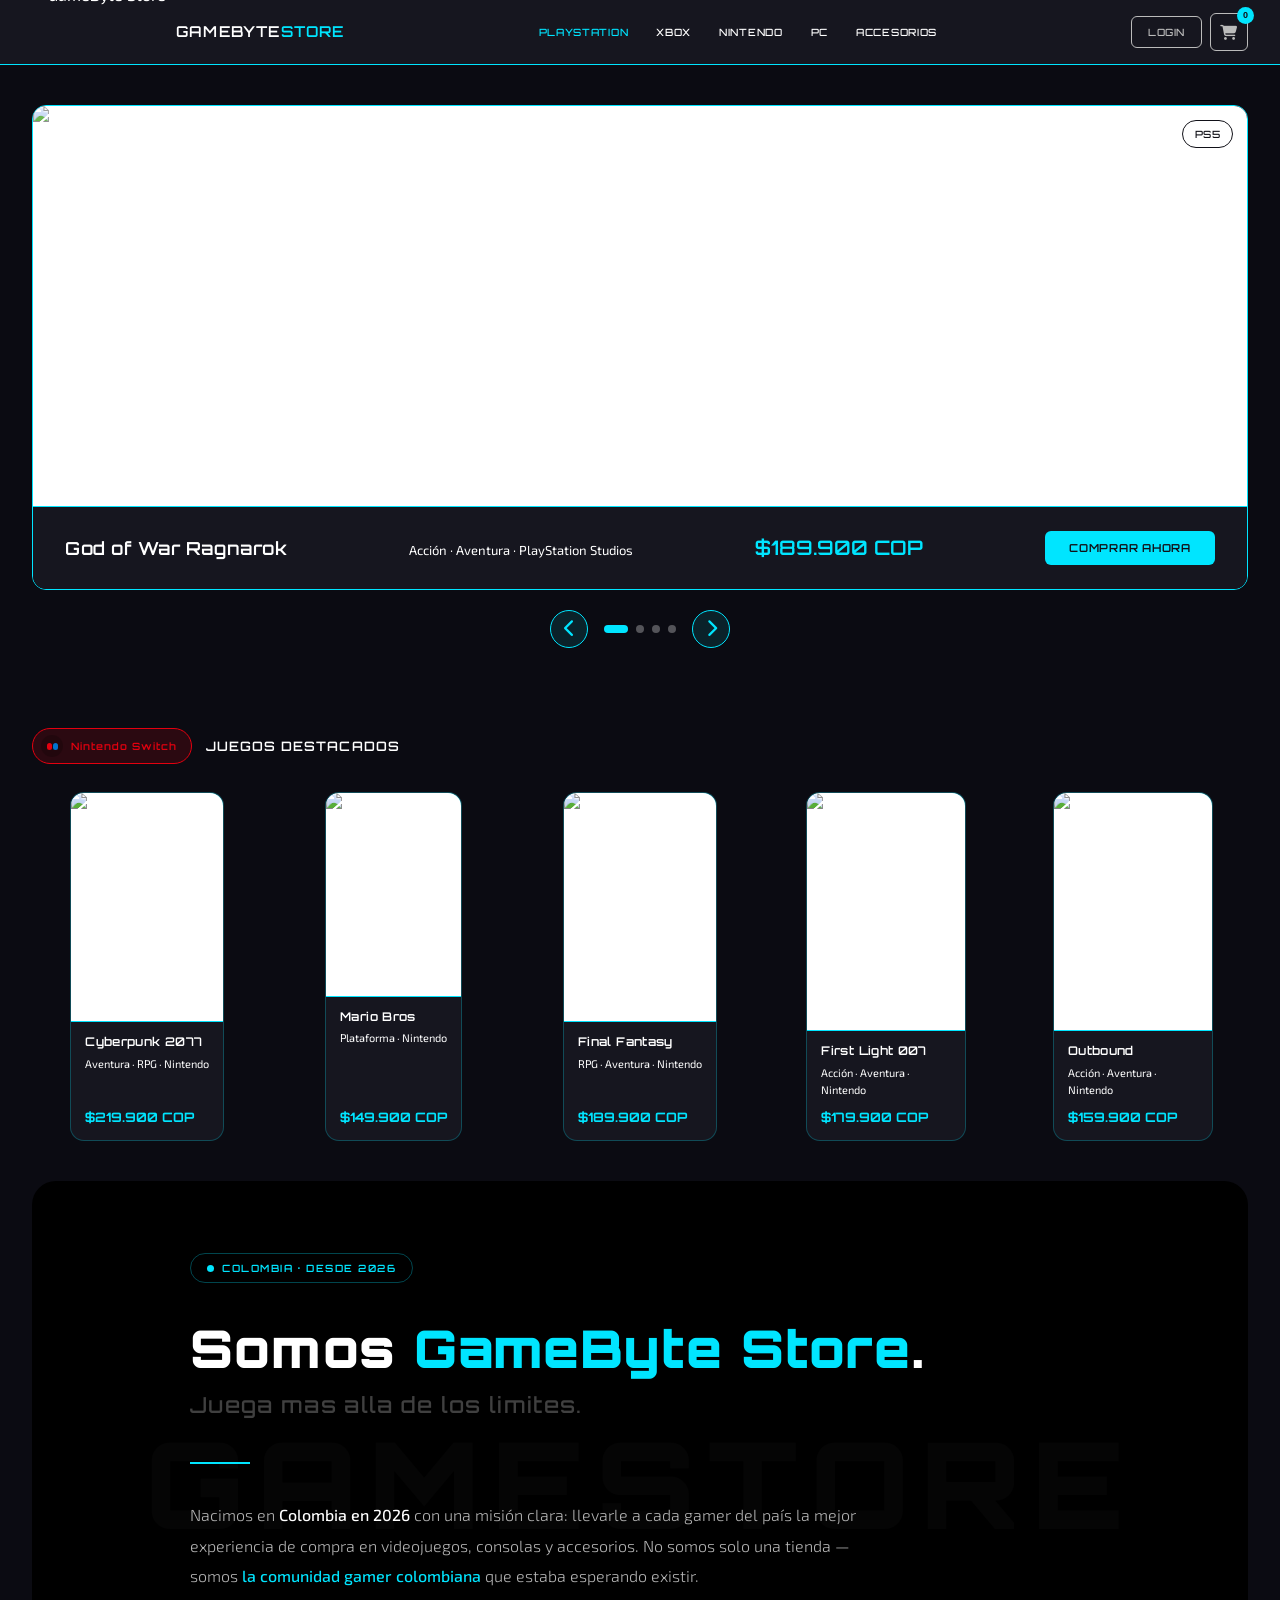
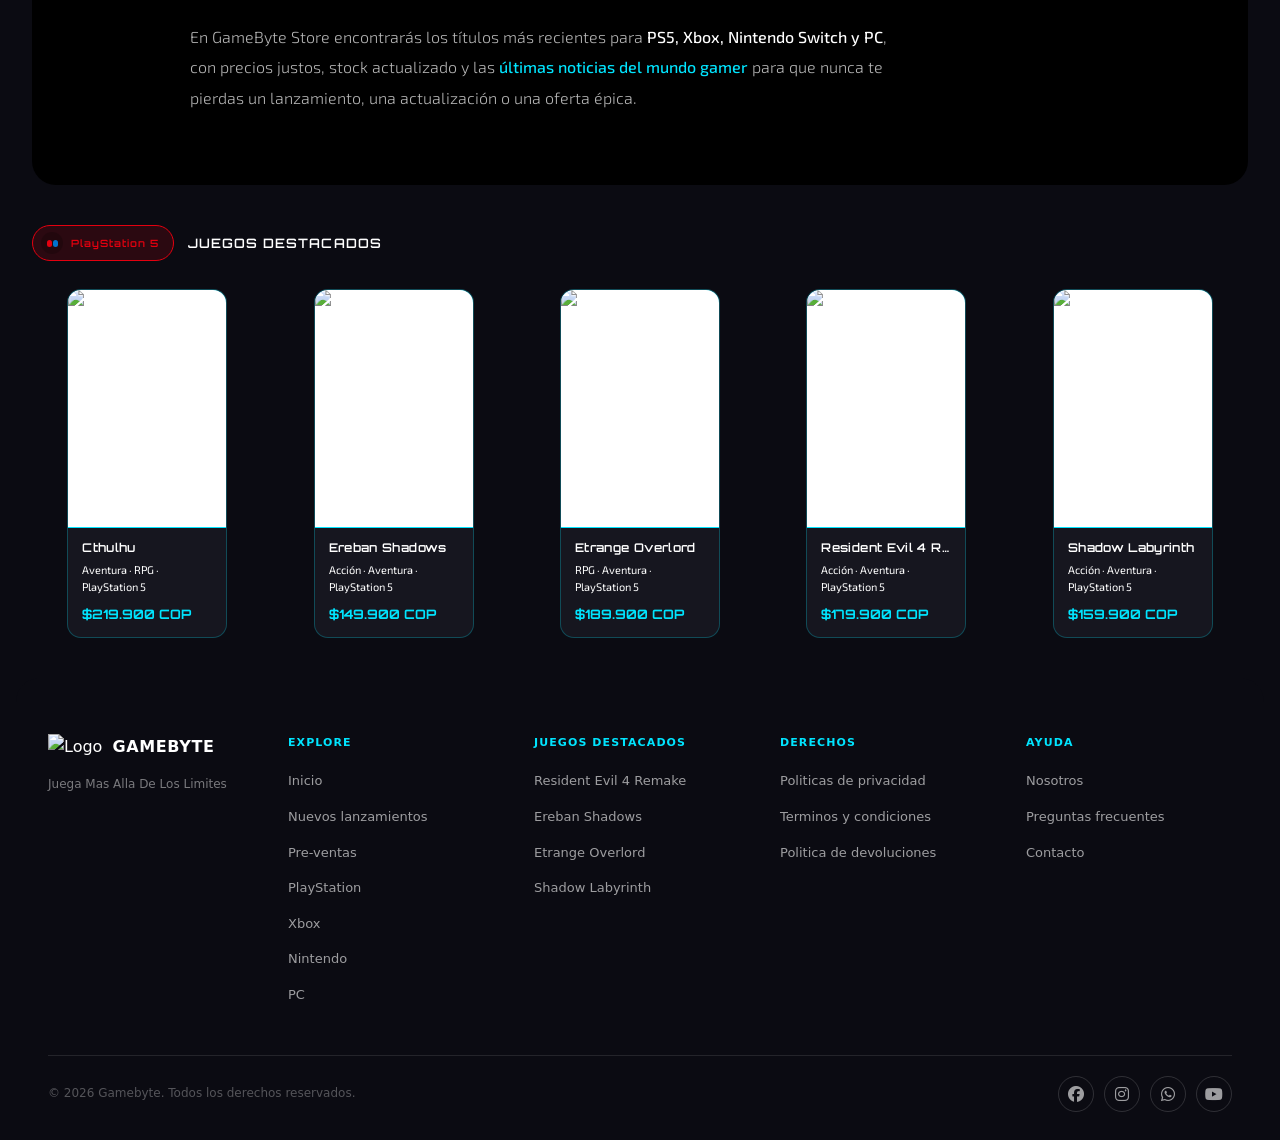
==== commit 1072f151: "corregir errores CSS y estructura HTML" ====
--- a/GameByte Store/index.html
+++ b/GameByte Store/index.html
@@ -5,37 +5,28 @@
     <meta name="viewport" content="width=device-width, initial-scale=1" />
     <title>GameByte Store</title>
     <link rel="stylesheet" href="styles.css" />
-    <link
-      href="https://fonts.googleapis.com/css2?family=Orbitron:wght@500;600&display=swap"
-      rel="stylesheet"
-    />
-    <link
-      rel="stylesheet"
-      href="https://cdnjs.cloudflare.com/ajax/libs/font-awesome/6.5.0/css/all.min.css"
-    />
+    <link href="https://fonts.googleapis.com/css2?family=Orbitron:wght@500;600&family=Exo+2&display=swap" rel="stylesheet"/>
+    <link rel="stylesheet"
+      href="https://cdnjs.cloudflare.com/ajax/libs/font-awesome/6.5.0/css/all.min.css"/>
   </head>
-
+  
   <body>
-    <!-- HEADER -->
     <header class="header">
       <div class="header-inner">
         <a href="index.html" class="logo">
-          <img
-            src="/images/LogoColor.png" alt="GameByte Store"
-            class="logo-img"
-          />
-          <span class="logo-text"
-            >GAMEBYTE<span class="logo-accent">STORE</span></span>
+          <img src="/images/LogoColor.png" alt="GameByte Store" class="logo-img"/>
+          <span class="logo-text"> 
+            GAMEBYTE<span class="logo-accent">STORE</span></span>
         </a>
-
+        
         <nav class="nav">
-          <a href="#ps5" class="nav-btn active">PlayStation</a>
+          <a href="#playstation" class="nav-btn active">PlayStation</a>
           <a href="#xbox" class="nav-btn">Xbox</a>
           <a href="#nintendo" class="nav-btn">Nintendo</a>
           <a href="#pc" class="nav-btn">PC</a>
           <a href="#accesorios" class="nav-btn">Accesorios</a>
         </nav>
-
+        
         <div class="header-actions">
           <a href="#login" class="btn-login">Login</a>
           <a href="#carrito" class="btn-cart">
@@ -46,44 +37,40 @@
       </div>
     </header>
 
-    <!-- CARRUSEL -->
     <section class="carousel-section">
       <div class="carousel-wrapper">
         <div class="carousel-track" id="track">
+          
           <div class="game-slide">
             <div class="slide-inner">
               <div class="slide-image-wrap">
-                <img
-                  src="/images/God.webp" alt="God of War Ragnarok"/>
+                <img src="/images/God.webp" alt="God of War Ragnarok"/>
                 <span class="console-badge">PS5</span>
               </div>
               <div class="slide-body">
                 <p class="slide-title">God of War Ragnarok</p>
-                <p class="slide-meta">
-                  Acción · Aventura · PlayStation Studios
-                </p>
+                <p class="slide-meta"> Acción · Aventura · PlayStation Studios</p>
                 <p class="slide-price">$189.900 COP</p>
                 <button class="btn-comprar">Comprar ahora</button>
               </div>
             </div>
           </div>
-
+          
           <div class="game-slide">
             <div class="slide-inner">
               <div class="slide-image-wrap">
-                <img
-                  src="/images/Mario.webp" alt="Mario & Luigi: Brothershiper"/>
-                <span class="console-badge">Nintendo Switch</span>
+                <img src="/images/Mario.webp" alt="Mario & Luigi: Brothership"/>
+                <span class="console-badge">Nintendo Switch</span> 
               </div>
               <div class="slide-body">
-                <p class="slide-title">Mario & Luigi: Brothershiper</p>
+                <p class="slide-title">Mario & Luigi: Brothership</p>
                 <p class="slide-meta">Aventura · Plataforma · Nintendo</p>
                 <p class="slide-price">$149.900 COP</p>
                 <button class="btn-comprar">Comprar ahora</button>
               </div>
             </div>
           </div>
-
+          
           <div class="game-slide">
             <div class="slide-inner">
               <div class="slide-image-wrap">
@@ -107,9 +94,7 @@
               </div>
               <div class="slide-body">
                 <p class="slide-title">Marvel's Spider-Man Remastered</p>
-                <p class="slide-meta">
-                  Acción · Mundo abierto · Insomniac Games
-                </p>
+                <p class="slide-meta"> Acción · Mundo abierto · Insomniac Games </p>
                 <p class="slide-price">$99.900 COP</p>
                 <button class="btn-comprar">Comprar ahora</button>
               </div>
@@ -117,18 +102,18 @@
           </div>
         </div>
       </div>
-
-     <div class="carousel-controls">
-  <button class="ctrl-btn" id="prev">
-    <i class="fa-solid fa-chevron-left"></i>
-  </button>
-  <div class="dots" id="dots"></div>
-  <button class="ctrl-btn" id="next">
-    <i class="fa-solid fa-chevron-right"></i>
-  </button>
-</div>
-
-    <script>
+      
+      <div class="carousel-controls">
+        <button class="ctrl-btn" id="prev">
+          <i class="fa-solid fa-chevron-left"></i>
+        </button>
+        <div class="dots" id="dots"></div>
+        <button class="ctrl-btn" id="next">
+          <i class="fa-solid fa-chevron-right"></i>
+        </button>
+      </div>
+      
+      <script>
       const track = document.getElementById("track");
       const dotsEl = document.getElementById("dots");
       const slides = track.querySelectorAll(".game-slide");
@@ -158,29 +143,27 @@
         autoplay = setInterval(() => goTo(current + 1), 4000);
       });
     </script>
-
-    <!-- SECCIÓN NINTENDO SWITCH -->
+    </section>
+    
     <section class="ns-section">
       <div class="ns-header">
         <div class="ns-logo">
           <div class="ns-logo-icon">
             <svg viewBox="0 0 13 13" fill="none">
               <rect
-                x="1"
-                y="3"
-                width="5"
-                height="7"
-                rx="2.5"
-                fill="rgb(228, 0, 15)"
-              />
+              x="1"
+              y="3"
+              width="5"
+              height="7"
+              rx="2.5"
+              fill="rgb(228, 0, 15)"/>
               <rect
-                x="7"
-                y="3"
-                width="5"
-                height="7"
-                rx="2.5"
-                fill="rgb(0, 115, 207)"
-              />
+              x="7"
+              y="3"
+              width="5"
+              height="7"
+              rx="2.5"
+              fill="rgb(0, 115, 207)"/>
             </svg>
           </div>
           <span class="ns-logo-text">Nintendo Switch</span>
@@ -191,8 +174,7 @@
       <div class="ns-list">
         <div class="ns-card">
           <div class="ns-cover">
-            <img
-              src="/images/CyberPunknintendo.webp" alt="Cyberpunk 2077"/>
+            <img src="/images/CyberPunknintendo.webp" alt="Cyberpunk 2077"/>
           </div>
           <div class="ns-info">
             <div class="ns-meta">
@@ -204,7 +186,7 @@
             </div>
           </div>
         </div>
-
+        
         <div class="ns-card">
           <div class="ns-cover">
             <img src="/images/MarioBros.webp" alt="Mario Bros"/>
@@ -219,7 +201,7 @@
             </div>
           </div>
         </div>
-
+        
         <div class="ns-card">
           <div class="ns-cover">
             <img src="/images/FinalFantasynintendo.webp" alt="Final Fantasy"/>
@@ -234,7 +216,7 @@
             </div>
           </div>
         </div>
-
+        
         <div class="ns-card">
           <div class="ns-cover">
             <img src="/images/FirstLightnintendo.webp" alt="First Light 007"/>
@@ -249,10 +231,10 @@
             </div>
           </div>
         </div>
-
-        <div class="ns-card">
-          <div class="ns-cover">
-            <img src="/images/Outboundnintendo.webp" alt="Outbound" />
+        
+        <div class="ns-card">
+          <div class="ns-cover">
+            <img src="/images/Outboundnintendo.webp" alt="Outbound"/>
           </div>
           <div class="ns-info">
             <div class="ns-meta">
@@ -267,19 +249,19 @@
       </div>
     </section>
 
-    <!-- SECCIÓN ABOUT GAMESTORE -->
+
     <section class="about">
       <div class="about-inner">
         <div class="tag-line">
           <span class="tag-dot"></span>
           <span class="tag-text">Colombia · Desde 2026</span>
         </div>
-
+        
         <p class="headline">Somos <span>GameByte Store</span>.</p>
         <p class="headline-sub">Juega mas alla de los limites.</p>
-
+        
         <div class="divider"></div>
-
+        
         <p class="body-text">
           Nacimos en <strong>Colombia en 2026</strong> con una misión clara:
           llevarle a cada gamer del país la mejor experiencia de compra en
@@ -295,177 +277,175 @@
         </p>
       </div>
     </section>
-
-    <!-- SECCIÓN PS5 -->
+    
     <section class="ns-section">
       <div class="ns-header">
         <div class="ns-logo">
           <div class="ns-logo-icon">
             <svg viewBox="0 0 13 13" fill="none">
               <rect
-                x="1"
-                y="3"
-                width="5"
-                height="7"
-                rx="2.5"
-                fill="rgb(228, 0, 15)"
-              />
+              x="1"
+              y="3"
+              width="5"
+              height="7"
+              rx="2.5"
+              fill="rgb(228, 0, 15)"/>
               <rect
-                x="7"
-                y="3"
-                width="5"
-                height="7"
-                rx="2.5"
-                fill="rgb(0, 115, 207)"
-              />
+              x="7"
+              y="3"
+              width="5"
+              height="7"
+              rx="2.5"
+              fill="rgb(0, 115, 207)"/>
             </svg>
           </div>
           <span class="ns-logo-text">PlayStation 5</span>
         </div>
         <span class="ns-title">Juegos destacados</span>
       </div>
-
+      
       <div class="ns-list">
-
-  <div class="ns-card">
-    <div class="ns-cover">
-      <img src="/images/Cthulhups5.webp" alt="Cthulhu"/>
-    </div>
-    <div class="ns-info">
-      <div class="ns-meta">
-        <p class="ns-name">Cthulhu</p>
-        <p class="ns-genre">Aventura · RPG · PlayStation 5</p>
-      </div>
-      <div class="ns-right">
-        <span class="ns-price">$219.900 COP</span>
+        <div class="ns-card">
+          <div class="ns-cover">
+            <img src="/images/Cthulhups5.webp" alt="Cthulhu"/>
+          </div>
+          <div class="ns-info">
+            <div class="ns-meta">
+              <p class="ns-name">Cthulhu</p>
+              <p class="ns-genre">Aventura · RPG · PlayStation 5</p>
+            </div>
+            <div class="ns-right">
+              <span class="ns-price">$219.900 COP</span>
+            </div>
+          </div>
+        </div>
+        
+        <div class="ns-card">
+          <div class="ns-cover">
+            <img src="/images/ErebanShadowps5.webp" alt="Ereban Shadows"/>
+          </div>
+          <div class="ns-info">
+            <div class="ns-meta">
+              <p class="ns-name">Ereban Shadows</p>
+              <p class="ns-genre">Acción · Aventura · PlayStation 5</p>
+            </div>
+            <div class="ns-right">
+              <span class="ns-price">$149.900 COP</span>
+            </div>
+          </div>
+        </div>
+        
+        <div class="ns-card">
+          <div class="ns-cover">
+            <img src="/images/EtrangeOverlordps5.webp" alt="Etrange Overlord"/>
+          </div>
+          <div class="ns-info">
+            <div class="ns-meta">
+              <p class="ns-name">Etrange Overlord</p>
+              <p class="ns-genre">RPG · Aventura · PlayStation 5</p>
+            </div>
+            <div class="ns-right">
+              <span class="ns-price">$189.900 COP</span>
+            </div>
+          </div>
+        </div>
+        
+        <div class="ns-card">
+          <div class="ns-cover">
+            <img src="/images/Resident.webp" alt="Resident Evil 4 Remake"/>
+          </div>
+          <div class="ns-info">
+            <div class="ns-meta">
+              <p class="ns-name">Resident Evil 4 Remake</p>
+              <p class="ns-genre">Acción · Aventura · PlayStation 5</p>
+            </div>
+            <div class="ns-right">
+              <span class="ns-price">$179.900 COP</span>
+            </div>
+          </div>
+        </div>
+        
+        <div class="ns-card">
+          <div class="ns-cover">
+            <img src="/images/ShadowLabyrinthps5.webp" alt="Shadow Labyrinth"/>
+          </div>
+          <div class="ns-info">
+            <div class="ns-meta">
+              <p class="ns-name">Shadow Labyrinth</p>
+              <p class="ns-genre">Acción · Aventura · PlayStation 5</p>
+            </div>
+            <div class="ns-right">
+              <span class="ns-price">$159.900 COP</span>
+            </div>
+          </div>
+        </div>
+      </div>
+    </section>
+  
+    <footer class="ft">
+    <div class="ft-top">
+      <div class="ft-logo-col">
+        <div class="ft-logo">
+          <div class="ft-logo-icon"> 
+            <img src="/images/LogoColor.png" alt="Logo"/>
+          </div>
+          <span class="ft-logo-name">GAMEBYTE</span>
+        </div>
+        <p class="ft-tagline">Juega Mas Alla De Los Limites</p>
+      </div>
+      
+      <div>
+        <p class="ft-col-title">Explore</p>
+        <ul class="ft-links">
+          <li><a href="#">Inicio</a></li>
+          <li><a href="#">Nuevos lanzamientos</a></li>
+          <li><a href="#">Pre-ventas</a></li>
+          <li><a href="#">PlayStation</a></li>
+          <li><a href="#">Xbox</a></li>
+          <li><a href="#">Nintendo</a></li>
+          <li><a href="#">PC</a></li>
+        </ul>
+      </div>
+      
+      <div>
+        <p class="ft-col-title">Juegos Destacados</p>
+        <ul class="ft-links">
+          <li><a href="#">Resident Evil 4 Remake</a></li>
+          <li><a href="#">Ereban Shadows</a></li>
+          <li><a href="#">Etrange Overlord</a></li>
+          <li><a href="#">Shadow Labyrinth</a></li>
+        </ul>
+      </div>
+      
+      <div>
+        <p class="ft-col-title">Derechos</p>
+        <ul class="ft-links">
+          <li><a href="#">Politicas de privacidad</a></li>
+          <li><a href="#">Terminos y condiciones</a></li>
+          <li><a href="#">Politica de devoluciones</a></li>
+        </ul>
+      </div>
+      
+      <div>
+        <p class="ft-col-title">Ayuda</p>
+        <ul class="ft-links">
+          <li><a href="#">Nosotros</a></li>
+          <li><a href="#">Preguntas frecuentes</a></li>
+          <li><a href="#">Contacto</a></li>
+        </ul>
       </div>
     </div>
   </div>
-
-  <div class="ns-card">
-    <div class="ns-cover">
-      <img src="/images/ErebanShadowps5.webp" alt="Ereban Shadows"/>
-    </div>
-    <div class="ns-info">
-      <div class="ns-meta">
-        <p class="ns-name">Ereban Shadows</p>
-        <p class="ns-genre">Acción · Aventura · PlayStation 5</p>
-      </div>
-      <div class="ns-right">
-        <span class="ns-price">$149.900 COP</span>
-      </div>
+  
+  <div class="ft-bottom">
+    <p class="ft-copy">&copy; 2026 Gamebyte. Todos los derechos reservados.</p>
+    <div class="ft-socials">
+      <a href="#"><i class="fa-brands fa-facebook"></i></a>
+      <a href="#"><i class="fa-brands fa-instagram"></i></a>
+      <a href="#"><i class="fa-brands fa-whatsapp"></i></a>
+      <a href="#"><i class="fa-brands fa-youtube"></i></a>
     </div>
   </div>
-
-  <div class="ns-card">
-    <div class="ns-cover">
-      <img src="/images/EtrangeOverlordps5.webp" alt="Etrange Overlord"/>
-    </div>
-    <div class="ns-info">
-      <div class="ns-meta">
-        <p class="ns-name">Etrange Overlord</p>
-        <p class="ns-genre">RPG · Aventura · PlayStation 5</p>
-      </div>
-      <div class="ns-right">
-        <span class="ns-price">$189.900 COP</span>
-      </div>
-    </div>
-  </div>
-
-  <div class="ns-card">
-    <div class="ns-cover">
-      <img src="/images/Resident.webp" alt="Resident Evil 4 Remake"/>
-    </div>
-    <div class="ns-info">
-      <div class="ns-meta">
-        <p class="ns-name">Resident Evil 4 Remake</p>
-        <p class="ns-genre">Acción · Aventura · PlayStation 5</p>
-      </div>
-      <div class="ns-right">
-        <span class="ns-price">$179.900 COP</span>
-      </div>
-    </div>
-  </div>
-
-  <div class="ns-card">
-    <div class="ns-cover">
-      <img src="/images/ShadowLabyrinthps5.webp" alt="Shadow Labyrinth"/>
-    </div>
-    <div class="ns-info">
-      <div class="ns-meta">
-        <p class="ns-name">Shadow Labyrinth</p>
-        <p class="ns-genre">Acción · Aventura · PlayStation 5</p>
-      </div>
-      <div class="ns-right">
-        <span class="ns-price">$159.900 COP</span>
-      </div>
-    </div>
-  </div>
-</div>
-</section>
+</footer>
 </body>
-
-  <footer class="ft">
-  <div class="ft-top">
-    <div class="ft-logo-col">
-      <div class="ft-logo">
-        <div class="ft-logo-icon"> 
-          <img src="/images/LogoColor.png" alt="Logo">
-        </div>
-        <span class="ft-logo-name">GAMEBYTE</span>
-      </div>
-      <p class="ft-tagline">Juega Mas Alla De Los Limites</p>
-    </div>
-
-    <div>
-      <p class="ft-col-title">Explore</p>
-      <ul class="ft-links">
-        <li><a href="#">Inicio</a></li>
-        <li><a href="#">Nuevos lanzamientos</a></li>
-        <li><a href="#">Pre-ventas</a></li>
-        <li><a href="#">PlayStation</a></li>
-        <li><a href="#">Xbox</a></li>
-        <li><a href="#">Nintendo</a></li>
-        <li><a href="#">PC</a></li>
-      </ul>
-    </div>
-
-    <div>
-      <p class="ft-col-title">Juegos Destacados</p>
-      <ul class="ft-links">
-        <li><a href="#">Resident Evil 4 Remake</a></li>
-        <li><a href="#">Ereban Shadows</a></li>
-        <li><a href="#">Etrange Overlord</a></li>
-        <li><a href="#">Shadow Labyrinth</a></li>
-      </ul>
-    </div>
-
-    <div>
-      <p class="ft-col-title">The boring stuff</p>
-      <ul class="ft-links">
-        <li><a href="#">Politicas de privacidad</a></li>
-        <li><a href="#">Terminos y condiciones</a></li>
-        <li><a href="#">Politica de devoluciones</a></li>
-      </ul>
-    </div>
-
-    <div>
-      <p class="ft-col-title">Here to help</p>
-      <ul class="ft-links">
-        <li><a href="#">Nosotros</a></li>
-        <li><a href="#">Preguntas frecuentes</a></li>
-        <li><a href="#">Contactanos</a></li>
-      </ul>
-    </div>
-  </div>
-<div class="ft-bottom">
-  <p class="ft-copy">&copy; 2026 Gamebyte. Todos los derechos reservados.</p>
-  <div class="ft-socials">
-    <a href="#"><i class="fa-brands fa-facebook"></i></a>
-    <a href="#"><i class="fa-brands fa-instagram"></i></a>
-    <a href="#"><i class="fa-brands fa-whatsapp"></i></a>
-    <a href="#"><i class="fa-brands fa-youtube"></i></a>
-  </div>
-</div>
-</footer>
 </html>
--- a/GameByte Store/styles.css
+++ b/GameByte Store/styles.css
@@ -1,8 +1,3 @@
-/* ══════════════════════════════════════════
-   GAMEBYTE STORE — styles.css
-   ══════════════════════════════════════════ */
-
-/* ── RESET & BASE ── */
 *, *::before, *::after {
   box-sizing: border-box;
   margin: 0;
@@ -12,7 +7,7 @@
 :root {
   --accent: rgb(0, 229, 255);
   --accent-dim: rgb(0, 229, 255);
-  --bg-page: rgb(255, 255, 255);
+  --bg-page: rgb(11, 11, 18);
   --bg-card: rgb(22, 22, 31);
   --border: rgb(0, 229, 255);
   --text-primary: rgb(255, 255, 255);
@@ -47,10 +42,6 @@
   color: inherit;
 }
 
-/* ══════════════════════════════════════════
-   HEADER
-   ══════════════════════════════════════════ */
-
 .header {
   background: rgb(22,22,31);
   border-bottom: 1px solid var(--border);
@@ -71,7 +62,6 @@
   margin: 0 auto;
 }
 
-/* Logo */
 .logo {
   display: flex;
   align-items: center;
@@ -98,7 +88,6 @@
   color: var(--accent);
 }
 
-/* Navegación */
 .nav {
   display: flex;
   align-items: center;
@@ -118,11 +107,7 @@
 }
 
 .nav-btn.active {
-  color: var(--accent);
-
-}
-
-/* Acciones del header */
+  color: var(--accent);}
 .header-actions {
   display: flex;
   align-items: center;
@@ -185,10 +170,6 @@
   line-height: 1;
 }
 
-/* ══════════════════════════════════════════
-   CARRUSEL
-   ══════════════════════════════════════════ */
-
 .carousel-section {
   padding: 2.5rem 2rem;
   max-width: 1400px;
@@ -217,7 +198,6 @@
   background: var(--bg-card);
 }
 
-/* Imagen del slide */
 .slide-image-wrap {
   position: relative;
   height: 400px;
@@ -254,7 +234,6 @@
   text-transform: uppercase;
 }
 
-/* Cuerpo del slide */
 .slide-body {
   padding: 1.5rem 2rem;
   display: flex;
@@ -311,7 +290,6 @@
   transform: scale(0.97);
 }
 
-/* Controles del carrusel */
 .carousel-controls {
   display: flex;
   align-items: center;
@@ -324,9 +302,9 @@
   width: 38px;
   height: 38px;
   border-radius: 50%;
-  border: 1px solid rgb(0, 229, 255);    /* color del borde */
-  background: rgba(0, 229, 255, 0.1);    /* fondo semitransparente */
-  color: rgb(0, 229, 255);               /* color de la flecha */
+  border: 1px solid rgb(0, 229, 255);    
+  background: rgba(0, 229, 255, 0.1);    
+  color: rgb(0, 229, 255);               
   font-size: 18px;
   cursor: pointer;
   display: flex;
@@ -336,8 +314,8 @@
 }
 
 .ctrl-btn:hover {
-  background: rgb(0, 229, 255);          /* fondo sólido al pasar el mouse */
-  color: rgb(17, 17, 24);               /* flecha oscura sobre fondo cian */
+  background: rgb(0, 229, 255);          
+  color: rgb(17, 17, 24);               
 }
 
 .dots {
@@ -351,16 +329,13 @@
   border-radius: 4px;
   background: rgba(255, 255, 255, 0.3);
   transition: width 0.3s, background 0.2s;
+  border: none;
 }
 
 .dot.active {
-  width: 24px;           /* se alarga horizontalmente */
+  width: 24px;           
   background: rgb(0, 229, 255);
 }
-
-/* ══════════════════════════════════════════
-   RESPONSIVE
-   ══════════════════════════════════════════ */
 
 @media (max-width: 768px) {
   .header-inner {
@@ -405,10 +380,6 @@
     display: none;
   }
 }
-
-/* ══════════════════════════════════════════
-   SECCIÓN NINTENDO SWITCH
-   ══════════════════════════════════════════ */
 
 .ns-section {
   padding: 40px 2rem;
@@ -426,7 +397,7 @@
 
 .ns-logo {
   display: flex;
-  align-items: center
+  align-items: center;
   background: rgba(228, 0, 15, 0.15); 
   border: 1px solid rgb(228, 0, 15);
   gap: 8px;
@@ -437,7 +408,7 @@
 .ns-logo-icon {
   width: 22px;
   height: 22px;
-  background: rgba(0, 0, 0, 0.2);   /* cambia este color */
+  background: rgba(0, 0, 0, 0.2);   
   border-radius: 50%;
   display: flex;
   align-items: center;
@@ -454,7 +425,7 @@
   font-family: var(--font-display);
   font-size: 10px;
   font-weight: 600;
-  color: rgb(228, 0, 15);       /* cambia este color */
+  color: rgb(228, 0, 15);       
   letter-spacing: 0.1em;
   white-space: nowrap;
 }
@@ -468,7 +439,6 @@
   text-transform: uppercase;
 }
 
-/* ── LISTA HORIZONTAL CON SCROLL ── */
 .ns-list {
   display: grid;
   grid-template-columns: repeat(5, 1fr);
@@ -477,13 +447,13 @@
 
 @media (max-width: 768px) {
   .ns-list {
-    grid-template-columns: repeat(2, 1fr);  /* 2 columnas en móvil */
+    grid-template-columns: repeat(2, 1fr);  
   }
 }
 
 @media (max-width: 480px) {
   .ns-list {
-    grid-template-columns: 1fr;             /* 1 columna en pantallas pequeñas */
+    grid-template-columns: 1fr;             
   }
 }
 
@@ -491,15 +461,14 @@
   display: none;
 }
 
-/* ── TARJETA VERTICAL (portada arriba, info abajo) ── */
 .ns-card {
   background: var(--bg-card);
-  border: 1px solid rgba(0, 229, 255, 0.25); /* cian completo, tu color accent */
+  border: 1px solid rgba(0, 229, 255, 0.25); 
   border-radius: var(--radius-lg);
   overflow: hidden;
   display: flex;
-  flex-direction: column;     /* ← cambia de row a column */
-  flex: 0 0 150px;            /* ancho fijo, no se encoge */
+  flex-direction: column;     
+  flex: 0 0 150px;            
   scroll-snap-align: start;
   transition: border-color 0.2s, transform 0.2s;
   cursor: default;
@@ -509,14 +478,13 @@
 
 .ns-card:hover {
   border-color: rgb(0, 229, 255);
-  transform: translateY(-4px); /* sube en vez de desplazarse a la derecha */
-}
-
-/* ── PORTADA ocupa todo el ancho ── */
+  transform: translateY(-4px); 
+}
+
 .ns-cover {
   position: relative;
   width: 100%;
-  aspect-ratio: 2 / 3;       /* proporción típica de portada de juego */
+  aspect-ratio: 2 / 3;       
   flex-shrink: 0;
   overflow: hidden;
   background: rgb(0, 229, 255);
@@ -525,9 +493,9 @@
 .ns-cover img {
   width: 100%;
   height: 100%;
-  object-fit: contain;          /* muestra la imagen completa */
+  object-fit: contain;          
   object-position: center;
-  background: #fff;  /* fondo oscuro para los espacios vacíos */
+  background: #fff;  
 }
 
 .ns-card:hover .ns-cover img {
@@ -550,13 +518,12 @@
   text-transform: uppercase;
 }
 
-/* ── INFO debajo de la portada ── */
 .ns-info {
   display: flex;
-  flex-direction: column;     /* nombre, género, precio y botón apilados */
+  flex-direction: column;     
   padding: 12px 14px;
   gap: 8px;
-  border-left: none;          /* ya no hay borde lateral */
+  border-left: none;          
   border-top: 1px solid var(--border);
   flex: 1;
 }
@@ -587,7 +554,7 @@
 .ns-right {
   display: flex;
   align-items: center;
-  justify-content: space-between; /* precio a la izq, botón a la der */
+  justify-content: space-between; 
   gap: 8px;
   flex-shrink: 0;
 }
@@ -621,10 +588,9 @@
   color: rgb(0, 0, 0);
 }
 
-/* ── RESPONSIVE ── */
 @media (max-width: 768px) {
   .ns-card {
-    flex: 0 0 140px; /* tarjetas más angostas en móvil */
+    flex: 0 0 140px; 
   }
 
   .ns-info {
@@ -642,18 +608,14 @@
     text-align: center;
   }
 }
-
-/* ══════════════════════════════════════════
-   SECCIÓN ABOUT — GAMESTORE
-   ══════════════════════════════════════════ */
 
 .about {
   background: #000;
   padding: 72px 2rem;
   position: relative;
   overflow: hidden;
-  border-radius: 24px;        /* agrega esta línea */
-  margin: 0 2rem;             /* agrega margen para que se vean las esquinas */
+  border-radius: 24px;        
+  margin: 0 2rem;             
 }
 
 .about::before {
@@ -773,9 +735,10 @@
   color: #fff;
   padding: 56px 2rem 0;
   font-family: system-ui, sans-serif;
-  border-radius: 24px 24px 0 0;   /* agrega esta línea — solo esquinas de arriba */
-  margin: 0 1rem;                  /* agrega este margen para que se vean */
-}
+  border-radius: 24px 24px 0 0;   
+  margin: 0 1rem;                  
+}
+
 .ft-top {
   display: grid;
   grid-template-columns: 200px repeat(4, minmax(0, 1fr));
@@ -785,6 +748,7 @@
   padding-bottom: 48px;
   border-bottom: 0.5px solid rgba(255,255,255,0.1);
 }
+
 .ft-logo { display: flex; align-items: center; gap: 10px; margin-bottom: 16px; }
 .ft-logo-icon {
   background: transparent;
@@ -800,6 +764,7 @@
   letter-spacing: 0.1em; text-transform: uppercase;
   color: rgb(0, 229, 255); margin: 0 0 16px;
 }
+
 .ft-links { list-style: none; margin: 0; padding: 0; display: flex; flex-direction: column; gap: 10px; }
 .ft-links a { font-size: 13px; color: rgba(255,255,255,0.6); text-decoration: none; transition: color 0.15s; }
 .ft-links a:hover { color: rgb(0, 229, 255); }
@@ -808,17 +773,9 @@
   padding: 20px 0 28px;
   display: flex; align-items: center; justify-content: space-between; gap: 16px;
 }
+
 .ft-copy { font-size: 12px; color: rgba(255,255,255,0.3); margin: 0; }
 .ft-socials { display: flex; gap: 10px; }
-.ft-social-btn {
-  width: 22px; height: 9px; border-radius: 50%;
-  border: 0.5px solid rgba(255,255,255,0.15);
-  background: transparent; display: flex; align-items: center; justify-content: center;
-  cursor: pointer; transition: border-color 0.15s, background 0.15s;
-}
-.ft-social-btn:hover { border-color: rgb(0, 229, 255); background: rgba(0,229,255,0.08); }
-.ft-social-btn svg { width: 22px; height: 9px; fill: rgba(255,255,255,0.5); }
-.ft-social-btn:hover svg { fill: rgb(0, 229, 255); }
 
 @media (max-width: 900px) {
   .ft-top { grid-template-columns: 1fr 1fr; }
@@ -831,21 +788,21 @@
 .ft-socials {
   display: flex;
   gap: 10px;
-  align-items: center;    /* agrega esta línea */
+  align-items: center;    
 }
 
 .ft-socials img {
-  width: 24px;            /* tamaño fijo */
+  width: 24px;            
   height: 24px;
   object-fit: contain;
   cursor: pointer;
-  opacity: 0.6;           /* tenue por defecto */
+  opacity: 0.6;           
   transition: opacity 0.2s, transform 0.2s;
 }
 
 .ft-socials img:hover {
-  opacity: 1;             /* visible al pasar el mouse */
-  transform: scale(1.15); /* crece un poco */
+  opacity: 1;             
+  transform: scale(1.15);
 }
 
 .ft-socials a {
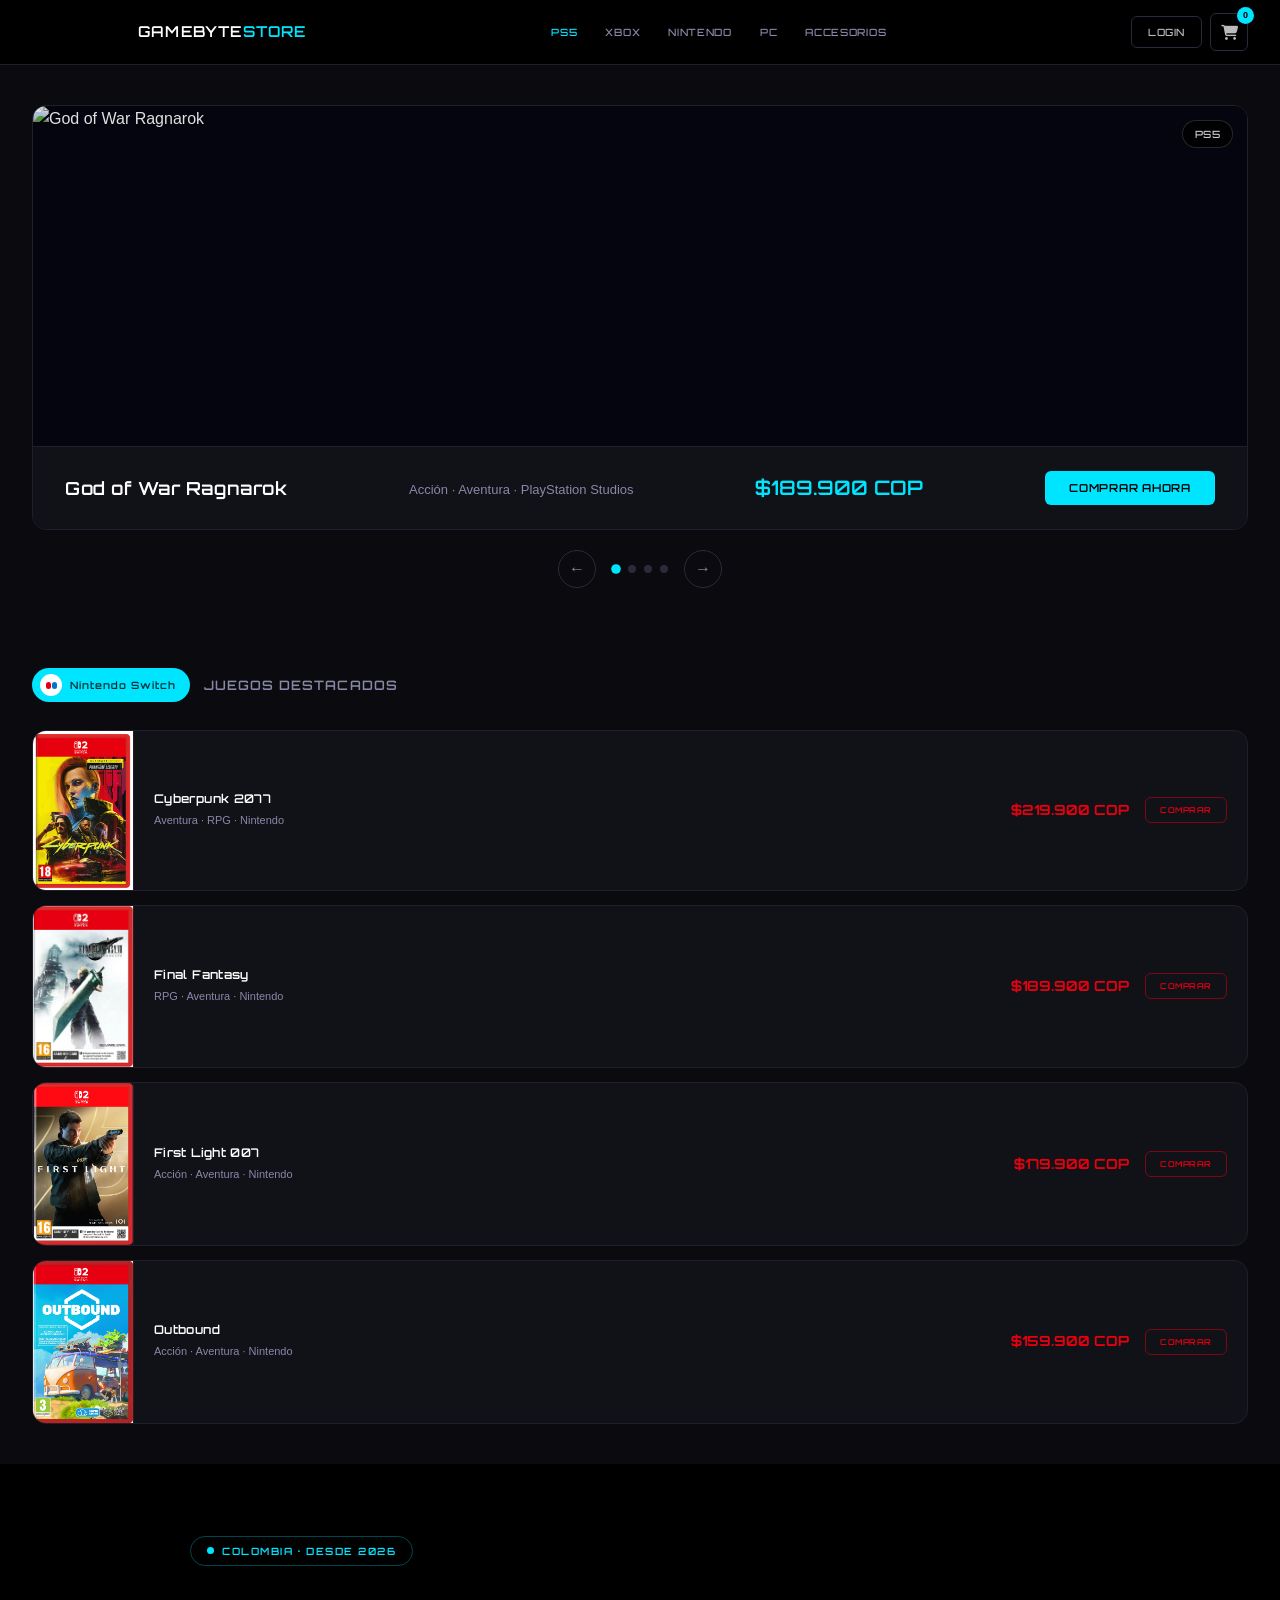
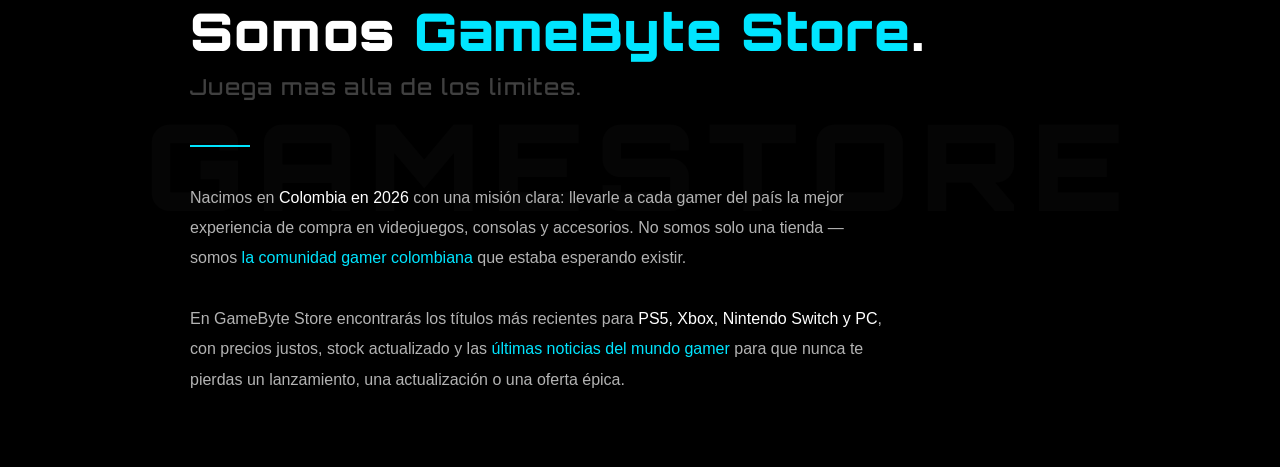
==== commit 85dae3c3: "Eliminacion de paginas innecesarias, creacion y linkeada  de archivo app.js para introducir codigo d" ====
--- a/GameByte Store/index.html
+++ b/GameByte Store/index.html
@@ -5,28 +5,39 @@
     <meta name="viewport" content="width=device-width, initial-scale=1" />
     <title>GameByte Store</title>
     <link rel="stylesheet" href="styles.css" />
-    <link href="https://fonts.googleapis.com/css2?family=Orbitron:wght@500;600&family=Exo+2&display=swap" rel="stylesheet"/>
-    <link rel="stylesheet"
-      href="https://cdnjs.cloudflare.com/ajax/libs/font-awesome/6.5.0/css/all.min.css"/>
+    <link
+      href="https://fonts.googleapis.com/css2?family=Orbitron:wght@500;600&display=swap"
+      rel="stylesheet"
+    />
+    <link
+      rel="stylesheet"
+      href="https://cdnjs.cloudflare.com/ajax/libs/font-awesome/6.5.0/css/all.min.css"
+    />
   </head>
-  
+
   <body>
+    <!-- HEADER -->
     <header class="header">
       <div class="header-inner">
         <a href="index.html" class="logo">
-          <img src="/images/LogoColor.png" alt="GameByte Store" class="logo-img"/>
-          <span class="logo-text"> 
-            GAMEBYTE<span class="logo-accent">STORE</span></span>
+          <img
+            src="images/Logo/LogoColor.png"
+            alt="GameZone"
+            class="logo-img"
+          />
+          <span class="logo-text"
+            >GAMEBYTE<span class="logo-accent">STORE</span></span
+          >
         </a>
-        
+
         <nav class="nav">
-          <a href="#playstation" class="nav-btn active">PlayStation</a>
+          <a href="#ps5" class="nav-btn active">PS5</a>
           <a href="#xbox" class="nav-btn">Xbox</a>
           <a href="#nintendo" class="nav-btn">Nintendo</a>
           <a href="#pc" class="nav-btn">PC</a>
           <a href="#accesorios" class="nav-btn">Accesorios</a>
         </nav>
-        
+
         <div class="header-actions">
           <a href="#login" class="btn-login">Login</a>
           <a href="#carrito" class="btn-cart">
@@ -37,44 +48,52 @@
       </div>
     </header>
 
+    <!-- CARRUSEL -->
     <section class="carousel-section">
       <div class="carousel-wrapper">
         <div class="carousel-track" id="track">
-          
-          <div class="game-slide">
-            <div class="slide-inner">
-              <div class="slide-image-wrap">
-                <img src="/images/God.webp" alt="God of War Ragnarok"/>
+          <div class="game-slide">
+            <div class="slide-inner">
+              <div class="slide-image-wrap">
+                <img
+                  src="/GameByte Store/images/GameDestacados/God.webp"
+                  alt="God of War Ragnarok"
+                />
                 <span class="console-badge">PS5</span>
               </div>
               <div class="slide-body">
                 <p class="slide-title">God of War Ragnarok</p>
-                <p class="slide-meta"> Acción · Aventura · PlayStation Studios</p>
+                <p class="slide-meta">
+                  Acción · Aventura · PlayStation Studios
+                </p>
                 <p class="slide-price">$189.900 COP</p>
                 <button class="btn-comprar">Comprar ahora</button>
               </div>
             </div>
           </div>
-          
-          <div class="game-slide">
-            <div class="slide-inner">
-              <div class="slide-image-wrap">
-                <img src="/images/Mario.webp" alt="Mario & Luigi: Brothership"/>
-                <span class="console-badge">Nintendo Switch</span> 
-              </div>
-              <div class="slide-body">
-                <p class="slide-title">Mario & Luigi: Brothership</p>
-                <p class="slide-meta">Aventura · Plataforma · Nintendo</p>
+
+          <div class="game-slide">
+            <div class="slide-inner">
+              <div class="slide-image-wrap">
+                <img
+                  src="/GameByte Store/images/Halo.webp"
+                  alt="Halo Infinite"
+                />
+                <span class="console-badge">Xbox</span>
+              </div>
+              <div class="slide-body">
+                <p class="slide-title">Halo Infinite</p>
+                <p class="slide-meta">FPS · Multijugador · 343 Industries</p>
                 <p class="slide-price">$149.900 COP</p>
                 <button class="btn-comprar">Comprar ahora</button>
               </div>
             </div>
           </div>
-          
-          <div class="game-slide">
-            <div class="slide-inner">
-              <div class="slide-image-wrap">
-                <img src="/images/Zelda.webp" alt="Zelda"/>
+
+          <div class="game-slide">
+            <div class="slide-inner">
+              <div class="slide-image-wrap">
+                <img src="/GameByte Store/images/Zelda.webp" alt="Zelda" />
                 <span class="console-badge">Nintendo Switch</span>
               </div>
               <div class="slide-body">
@@ -89,12 +108,14 @@
           <div class="game-slide">
             <div class="slide-inner">
               <div class="slide-image-wrap">
-                <img src="/images/Spider.webp" alt="Spider-Man"/>
+                <img src="images/GameDestacados/Spider.webp" alt="Spider-Man" />
                 <span class="console-badge">PS5</span>
               </div>
               <div class="slide-body">
                 <p class="slide-title">Marvel's Spider-Man Remastered</p>
-                <p class="slide-meta"> Acción · Mundo abierto · Insomniac Games </p>
+                <p class="slide-meta">
+                  Acción · Mundo abierto · Insomniac Games
+                </p>
                 <p class="slide-price">$99.900 COP</p>
                 <button class="btn-comprar">Comprar ahora</button>
               </div>
@@ -102,18 +123,15 @@
           </div>
         </div>
       </div>
-      
+
       <div class="carousel-controls">
-        <button class="ctrl-btn" id="prev">
-          <i class="fa-solid fa-chevron-left"></i>
-        </button>
+        <button class="ctrl-btn" id="prev">&#8592;</button>
         <div class="dots" id="dots"></div>
-        <button class="ctrl-btn" id="next">
-          <i class="fa-solid fa-chevron-right"></i>
-        </button>
-      </div>
-      
-      <script>
+        <button class="ctrl-btn" id="next">&#8594;</button>
+      </div>
+    </section>
+
+    <script>
       const track = document.getElementById("track");
       const dotsEl = document.getElementById("dots");
       const slides = track.querySelectorAll(".game-slide");
@@ -143,27 +161,15 @@
         autoplay = setInterval(() => goTo(current + 1), 4000);
       });
     </script>
-    </section>
-    
+
+    <!-- SECCIÓN NINTENDO SWITCH -->
     <section class="ns-section">
       <div class="ns-header">
         <div class="ns-logo">
           <div class="ns-logo-icon">
             <svg viewBox="0 0 13 13" fill="none">
-              <rect
-              x="1"
-              y="3"
-              width="5"
-              height="7"
-              rx="2.5"
-              fill="rgb(228, 0, 15)"/>
-              <rect
-              x="7"
-              y="3"
-              width="5"
-              height="7"
-              rx="2.5"
-              fill="rgb(0, 115, 207)"/>
+              <rect x="1" y="3" width="5" height="7" rx="2.5" fill="#e4000f" />
+              <rect x="7" y="3" width="5" height="7" rx="2.5" fill="#0073cf" />
             </svg>
           </div>
           <span class="ns-logo-text">Nintendo Switch</span>
@@ -174,7 +180,10 @@
       <div class="ns-list">
         <div class="ns-card">
           <div class="ns-cover">
-            <img src="/images/CyberPunknintendo.webp" alt="Cyberpunk 2077"/>
+            <img
+              src="/GameByte Store/images/CyberPunknintendo.webp"
+              alt="Cyberpunk 2077"
+            />
           </div>
           <div class="ns-info">
             <div class="ns-meta">
@@ -183,28 +192,17 @@
             </div>
             <div class="ns-right">
               <span class="ns-price">$219.900 COP</span>
-            </div>
-          </div>
-        </div>
-        
-        <div class="ns-card">
-          <div class="ns-cover">
-            <img src="/images/MarioBros.webp" alt="Mario Bros"/>
-          </div>
-          <div class="ns-info">
-            <div class="ns-meta">
-              <p class="ns-name">Mario Bros</p>
-              <p class="ns-genre">Plataforma · Nintendo</p>
-            </div>
-            <div class="ns-right">
-              <span class="ns-price">$149.900 COP</span>
-            </div>
-          </div>
-        </div>
-        
-        <div class="ns-card">
-          <div class="ns-cover">
-            <img src="/images/FinalFantasynintendo.webp" alt="Final Fantasy"/>
+              <button class="ns-btn">Comprar</button>
+            </div>
+          </div>
+        </div>
+
+        <div class="ns-card">
+          <div class="ns-cover">
+            <img
+              src="/GameByte Store/images/FinalFantasynintendo.webp"
+              alt="Final Fantasy"
+            />
           </div>
           <div class="ns-info">
             <div class="ns-meta">
@@ -213,13 +211,17 @@
             </div>
             <div class="ns-right">
               <span class="ns-price">$189.900 COP</span>
-            </div>
-          </div>
-        </div>
-        
-        <div class="ns-card">
-          <div class="ns-cover">
-            <img src="/images/FirstLightnintendo.webp" alt="First Light 007"/>
+              <button class="ns-btn">Comprar</button>
+            </div>
+          </div>
+        </div>
+
+        <div class="ns-card">
+          <div class="ns-cover">
+            <img
+              src="/GameByte Store/images/FirstLightnintendo.webp"
+              alt="First Light 007"
+            />
           </div>
           <div class="ns-info">
             <div class="ns-meta">
@@ -228,13 +230,17 @@
             </div>
             <div class="ns-right">
               <span class="ns-price">$179.900 COP</span>
-            </div>
-          </div>
-        </div>
-        
-        <div class="ns-card">
-          <div class="ns-cover">
-            <img src="/images/Outboundnintendo.webp" alt="Outbound"/>
+              <button class="ns-btn">Comprar</button>
+            </div>
+          </div>
+        </div>
+
+        <div class="ns-card">
+          <div class="ns-cover">
+            <img
+              src="/GameByte Store/images/Outboundnintendo.webp"
+              alt="Outbound"
+            />
           </div>
           <div class="ns-info">
             <div class="ns-meta">
@@ -243,25 +249,26 @@
             </div>
             <div class="ns-right">
               <span class="ns-price">$159.900 COP</span>
+              <button class="ns-btn">Comprar</button>
             </div>
           </div>
         </div>
       </div>
     </section>
 
-
+    <!-- SECCIÓN ABOUT GAMESTORE -->
     <section class="about">
       <div class="about-inner">
         <div class="tag-line">
           <span class="tag-dot"></span>
           <span class="tag-text">Colombia · Desde 2026</span>
         </div>
-        
+
         <p class="headline">Somos <span>GameByte Store</span>.</p>
         <p class="headline-sub">Juega mas alla de los limites.</p>
-        
+
         <div class="divider"></div>
-        
+
         <p class="body-text">
           Nacimos en <strong>Colombia en 2026</strong> con una misión clara:
           llevarle a cada gamer del país la mejor experiencia de compra en
@@ -277,175 +284,5 @@
         </p>
       </div>
     </section>
-    
-    <section class="ns-section">
-      <div class="ns-header">
-        <div class="ns-logo">
-          <div class="ns-logo-icon">
-            <svg viewBox="0 0 13 13" fill="none">
-              <rect
-              x="1"
-              y="3"
-              width="5"
-              height="7"
-              rx="2.5"
-              fill="rgb(228, 0, 15)"/>
-              <rect
-              x="7"
-              y="3"
-              width="5"
-              height="7"
-              rx="2.5"
-              fill="rgb(0, 115, 207)"/>
-            </svg>
-          </div>
-          <span class="ns-logo-text">PlayStation 5</span>
-        </div>
-        <span class="ns-title">Juegos destacados</span>
-      </div>
-      
-      <div class="ns-list">
-        <div class="ns-card">
-          <div class="ns-cover">
-            <img src="/images/Cthulhups5.webp" alt="Cthulhu"/>
-          </div>
-          <div class="ns-info">
-            <div class="ns-meta">
-              <p class="ns-name">Cthulhu</p>
-              <p class="ns-genre">Aventura · RPG · PlayStation 5</p>
-            </div>
-            <div class="ns-right">
-              <span class="ns-price">$219.900 COP</span>
-            </div>
-          </div>
-        </div>
-        
-        <div class="ns-card">
-          <div class="ns-cover">
-            <img src="/images/ErebanShadowps5.webp" alt="Ereban Shadows"/>
-          </div>
-          <div class="ns-info">
-            <div class="ns-meta">
-              <p class="ns-name">Ereban Shadows</p>
-              <p class="ns-genre">Acción · Aventura · PlayStation 5</p>
-            </div>
-            <div class="ns-right">
-              <span class="ns-price">$149.900 COP</span>
-            </div>
-          </div>
-        </div>
-        
-        <div class="ns-card">
-          <div class="ns-cover">
-            <img src="/images/EtrangeOverlordps5.webp" alt="Etrange Overlord"/>
-          </div>
-          <div class="ns-info">
-            <div class="ns-meta">
-              <p class="ns-name">Etrange Overlord</p>
-              <p class="ns-genre">RPG · Aventura · PlayStation 5</p>
-            </div>
-            <div class="ns-right">
-              <span class="ns-price">$189.900 COP</span>
-            </div>
-          </div>
-        </div>
-        
-        <div class="ns-card">
-          <div class="ns-cover">
-            <img src="/images/Resident.webp" alt="Resident Evil 4 Remake"/>
-          </div>
-          <div class="ns-info">
-            <div class="ns-meta">
-              <p class="ns-name">Resident Evil 4 Remake</p>
-              <p class="ns-genre">Acción · Aventura · PlayStation 5</p>
-            </div>
-            <div class="ns-right">
-              <span class="ns-price">$179.900 COP</span>
-            </div>
-          </div>
-        </div>
-        
-        <div class="ns-card">
-          <div class="ns-cover">
-            <img src="/images/ShadowLabyrinthps5.webp" alt="Shadow Labyrinth"/>
-          </div>
-          <div class="ns-info">
-            <div class="ns-meta">
-              <p class="ns-name">Shadow Labyrinth</p>
-              <p class="ns-genre">Acción · Aventura · PlayStation 5</p>
-            </div>
-            <div class="ns-right">
-              <span class="ns-price">$159.900 COP</span>
-            </div>
-          </div>
-        </div>
-      </div>
-    </section>
-  
-    <footer class="ft">
-    <div class="ft-top">
-      <div class="ft-logo-col">
-        <div class="ft-logo">
-          <div class="ft-logo-icon"> 
-            <img src="/images/LogoColor.png" alt="Logo"/>
-          </div>
-          <span class="ft-logo-name">GAMEBYTE</span>
-        </div>
-        <p class="ft-tagline">Juega Mas Alla De Los Limites</p>
-      </div>
-      
-      <div>
-        <p class="ft-col-title">Explore</p>
-        <ul class="ft-links">
-          <li><a href="#">Inicio</a></li>
-          <li><a href="#">Nuevos lanzamientos</a></li>
-          <li><a href="#">Pre-ventas</a></li>
-          <li><a href="#">PlayStation</a></li>
-          <li><a href="#">Xbox</a></li>
-          <li><a href="#">Nintendo</a></li>
-          <li><a href="#">PC</a></li>
-        </ul>
-      </div>
-      
-      <div>
-        <p class="ft-col-title">Juegos Destacados</p>
-        <ul class="ft-links">
-          <li><a href="#">Resident Evil 4 Remake</a></li>
-          <li><a href="#">Ereban Shadows</a></li>
-          <li><a href="#">Etrange Overlord</a></li>
-          <li><a href="#">Shadow Labyrinth</a></li>
-        </ul>
-      </div>
-      
-      <div>
-        <p class="ft-col-title">Derechos</p>
-        <ul class="ft-links">
-          <li><a href="#">Politicas de privacidad</a></li>
-          <li><a href="#">Terminos y condiciones</a></li>
-          <li><a href="#">Politica de devoluciones</a></li>
-        </ul>
-      </div>
-      
-      <div>
-        <p class="ft-col-title">Ayuda</p>
-        <ul class="ft-links">
-          <li><a href="#">Nosotros</a></li>
-          <li><a href="#">Preguntas frecuentes</a></li>
-          <li><a href="#">Contacto</a></li>
-        </ul>
-      </div>
-    </div>
-  </div>
-  
-  <div class="ft-bottom">
-    <p class="ft-copy">&copy; 2026 Gamebyte. Todos los derechos reservados.</p>
-    <div class="ft-socials">
-      <a href="#"><i class="fa-brands fa-facebook"></i></a>
-      <a href="#"><i class="fa-brands fa-instagram"></i></a>
-      <a href="#"><i class="fa-brands fa-whatsapp"></i></a>
-      <a href="#"><i class="fa-brands fa-youtube"></i></a>
-    </div>
-  </div>
-</footer>
-</body>
+  </body>
 </html>
--- a/GameByte Store/styles.css
+++ b/GameByte Store/styles.css
@@ -1,3 +1,8 @@
+/* ══════════════════════════════════════════
+   GAMEBYTE STORE — styles.css
+   ══════════════════════════════════════════ */
+
+/* ── RESET & BASE ── */
 *, *::before, *::after {
   box-sizing: border-box;
   margin: 0;
@@ -5,13 +10,16 @@
 }
 
 :root {
-  --accent: rgb(0, 229, 255);
-  --accent-dim: rgb(0, 229, 255);
-  --bg-page: rgb(11, 11, 18);
-  --bg-card: rgb(22, 22, 31);
-  --border: rgb(0, 229, 255);
-  --text-primary: rgb(255, 255, 255);
-  --text-secondary: rgb(255, 255, 255);
+  --accent: #00e5ff;
+  --accent-dim: #00b8cc;
+  --bg-page: #0a0a0f;
+  --bg-card: #111118;
+  --bg-card-hover: #16161f;
+  --border: #1f1f2e;
+  --border-hover: #2e2e42;
+  --text-primary: #ffffff;
+  --text-secondary: #8888a8;
+  --text-muted: #555570;
   --font-display: 'Orbitron', sans-serif;
   --font-body: 'Exo 2', sans-serif;
   --radius-sm: 6px;
@@ -42,8 +50,12 @@
   color: inherit;
 }
 
+/* ══════════════════════════════════════════
+   HEADER
+   ══════════════════════════════════════════ */
+
 .header {
-  background: rgb(22,22,31);
+  background: #000;
   border-bottom: 1px solid var(--border);
   position: sticky;
   top: 0;
@@ -62,6 +74,7 @@
   margin: 0 auto;
 }
 
+/* Logo */
 .logo {
   display: flex;
   align-items: center;
@@ -88,6 +101,7 @@
   color: var(--accent);
 }
 
+/* Navegación */
 .nav {
   display: flex;
   align-items: center;
@@ -106,8 +120,16 @@
   transition: color 0.15s, background 0.15s;
 }
 
+.nav-btn:hover {
+  color: var(--text-primary);
+  background: #1a1a2a;
+}
+
 .nav-btn.active {
-  color: var(--accent);}
+  color: var(--accent);
+}
+
+/* Acciones del header */
 .header-actions {
   display: flex;
   align-items: center;
@@ -121,8 +143,8 @@
   font-weight: 500;
   letter-spacing: 0.06em;
   text-transform: uppercase;
-  color: rgb(187, 187, 187);
-  border: 1px solid rgb(187, 187, 187);
+  color: #bbb;
+  border: 1px solid #2a2a3a;
   padding: 7px 16px;
   border-radius: var(--radius-sm);
   transition: border-color 0.15s, color 0.15s;
@@ -140,9 +162,9 @@
   justify-content: center;
   width: 38px;
   height: 38px;
-  border: 1px solid rgb(187, 187, 187);
+  border: 1px solid #2a2a3a;
   border-radius: var(--radius-sm);
-  color: rgb(187, 187, 187);
+  color: #bbb;
   font-size: 15px;
   transition: border-color 0.15s, color 0.15s;
 }
@@ -157,7 +179,7 @@
   top: -7px;
   right: -7px;
   background: var(--accent);
-  color: rgb(17, 17, 24);
+  color: #000;
   font-size: 9px;
   font-weight: 700;
   width: 17px;
@@ -170,6 +192,10 @@
   line-height: 1;
 }
 
+/* ══════════════════════════════════════════
+   CARRUSEL
+   ══════════════════════════════════════════ */
+
 .carousel-section {
   padding: 2.5rem 2rem;
   max-width: 1400px;
@@ -198,10 +224,11 @@
   background: var(--bg-card);
 }
 
+/* Imagen del slide */
 .slide-image-wrap {
   position: relative;
-  height: 400px;
-  background: rgb(255, 255, 255);
+  height: 340px;
+  background: #05050f;
   overflow: hidden;
 }
 
@@ -222,18 +249,19 @@
   position: absolute;
   top: 14px;
   right: 14px;
-  background: rgb(255, 255, 255);
-  border: 1px solid rgb(17, 17, 24);
+  background: rgba(0, 0, 0, 0.8);
+  border: 1px solid rgba(255, 255, 255, 0.15);
   border-radius: 20px;
   padding: 5px 12px;
   font-family: var(--font-display);
   font-size: 10px;
   font-weight: 500;
   letter-spacing: 0.05em;
-  color: rgb(17, 17, 24);
+  color: #ccc;
   text-transform: uppercase;
 }
 
+/* Cuerpo del slide */
 .slide-body {
   padding: 1.5rem 2rem;
   display: flex;
@@ -268,7 +296,7 @@
 
 .btn-comprar {
   background: var(--accent);
-  color: rgb(17, 17, 24);
+  color: #000;
   border: none;
   font-family: var(--font-display);
   font-size: 11px;
@@ -290,6 +318,7 @@
   transform: scale(0.97);
 }
 
+/* Controles del carrusel */
 .carousel-controls {
   display: flex;
   align-items: center;
@@ -302,20 +331,20 @@
   width: 38px;
   height: 38px;
   border-radius: 50%;
-  border: 1px solid rgb(0, 229, 255);    
-  background: rgba(0, 229, 255, 0.1);    
-  color: rgb(0, 229, 255);               
-  font-size: 18px;
+  border: 1px solid #2a2a3a;
+  background: transparent;
+  color: var(--text-secondary);
+  font-size: 16px;
   cursor: pointer;
   display: flex;
   align-items: center;
   justify-content: center;
-  transition: background 0.2s, color 0.2s;
+  transition: border-color 0.15s, color 0.15s;
 }
 
 .ctrl-btn:hover {
-  background: rgb(0, 229, 255);          
-  color: rgb(17, 17, 24);               
+  border-color: var(--text-primary);
+  color: var(--text-primary);
 }
 
 .dots {
@@ -326,16 +355,22 @@
 .dot {
   width: 8px;
   height: 8px;
-  border-radius: 4px;
-  background: rgba(255, 255, 255, 0.3);
-  transition: width 0.3s, background 0.2s;
+  border-radius: 50%;
+  background: #2a2a3a;
+  cursor: pointer;
   border: none;
+  padding: 0;
+  transition: background 0.2s, transform 0.2s;
 }
 
 .dot.active {
-  width: 24px;           
-  background: rgb(0, 229, 255);
-}
+  background: var(--accent);
+  transform: scale(1.2);
+}
+
+/* ══════════════════════════════════════════
+   RESPONSIVE
+   ══════════════════════════════════════════ */
 
 @media (max-width: 768px) {
   .header-inner {
@@ -380,6 +415,10 @@
     display: none;
   }
 }
+
+/* ══════════════════════════════════════════
+   SECCIÓN NINTENDO SWITCH
+   ══════════════════════════════════════════ */
 
 .ns-section {
   padding: 40px 2rem;
@@ -398,9 +437,8 @@
 .ns-logo {
   display: flex;
   align-items: center;
-  background: rgba(228, 0, 15, 0.15); 
-  border: 1px solid rgb(228, 0, 15);
   gap: 8px;
+  background: #00e5ff;
   padding: 6px 14px 6px 8px;
   border-radius: 24px;
 }
@@ -408,7 +446,7 @@
 .ns-logo-icon {
   width: 22px;
   height: 22px;
-  background: rgba(0, 0, 0, 0.2);   
+  background: #fff;
   border-radius: 50%;
   display: flex;
   align-items: center;
@@ -425,7 +463,7 @@
   font-family: var(--font-display);
   font-size: 10px;
   font-weight: 600;
-  color: rgb(228, 0, 15);       
+  color: rgba(0, 0, 0, 0.8);
   letter-spacing: 0.1em;
   white-space: nowrap;
 }
@@ -440,62 +478,42 @@
 }
 
 .ns-list {
-  display: grid;
-  grid-template-columns: repeat(5, 1fr);
-  gap: 16px;
-}
-
-@media (max-width: 768px) {
-  .ns-list {
-    grid-template-columns: repeat(2, 1fr);  
-  }
-}
-
-@media (max-width: 480px) {
-  .ns-list {
-    grid-template-columns: 1fr;             
-  }
-}
-
-.ns-list::-webkit-scrollbar {
-  display: none;
+  display: flex;
+  flex-direction: column;
+  gap: 14px;
 }
 
 .ns-card {
   background: var(--bg-card);
-  border: 1px solid rgba(0, 229, 255, 0.25); 
+  border: 1px solid var(--border);
   border-radius: var(--radius-lg);
   overflow: hidden;
   display: flex;
-  flex-direction: column;     
-  flex: 0 0 150px;            
-  scroll-snap-align: start;
+  flex-direction: row;
+  align-items: stretch;
   transition: border-color 0.2s, transform 0.2s;
   cursor: default;
-  max-width: 160px; 
-  margin: 0 auto; 
 }
 
 .ns-card:hover {
-  border-color: rgb(0, 229, 255);
-  transform: translateY(-4px); 
+  border-color: rgba(228, 0, 15, 0.5);
+  transform: translateX(4px);
 }
 
 .ns-cover {
   position: relative;
-  width: 100%;
-  aspect-ratio: 2 / 3;       
+  width: 100px;
   flex-shrink: 0;
   overflow: hidden;
-  background: rgb(0, 229, 255);
+  background: #0d0d1a;
 }
 
 .ns-cover img {
   width: 100%;
   height: 100%;
-  object-fit: contain;          
-  object-position: center;
-  background: #fff;  
+  object-fit: cover;
+  display: block;
+  transition: transform 0.5s ease;
 }
 
 .ns-card:hover .ns-cover img {
@@ -506,7 +524,7 @@
   position: absolute;
   top: 8px;
   left: 8px;
-  background: rgb(0, 229, 255);
+  background: #e4000f;
   color: #fff;
   font-family: var(--font-display);
   font-size: 7px;
@@ -520,12 +538,13 @@
 
 .ns-info {
   display: flex;
-  flex-direction: column;     
-  padding: 12px 14px;
-  gap: 8px;
-  border-left: none;          
-  border-top: 1px solid var(--border);
+  flex-direction: row;
+  align-items: center;
+  justify-content: space-between;
+  padding: 16px 20px;
   flex: 1;
+  gap: 16px;
+  border-left: 1px solid var(--border);
 }
 
 .ns-meta {
@@ -554,28 +573,27 @@
 .ns-right {
   display: flex;
   align-items: center;
-  justify-content: space-between; 
-  gap: 8px;
+  gap: 16px;
   flex-shrink: 0;
 }
 
 .ns-price {
   font-family: var(--font-display);
-  font-size: 13px;
+  font-size: 14px;
   font-weight: 700;
-  color: rgb(0, 229, 255);
+  color: #e4000f;
   white-space: nowrap;
 }
 
 .ns-btn {
   background: transparent;
-  border: 1px solid rgb(0, 229, 255);
-  color: rgb(17, 17, 24);
+  border: 1px solid rgba(228, 0, 15, 0.5);
+  color: #e4000f;
   font-family: var(--font-display);
   font-size: 8px;
   font-weight: 600;
   letter-spacing: 0.07em;
-  padding: 7px 12px;
+  padding: 7px 14px;
   border-radius: var(--radius-sm);
   cursor: pointer;
   transition: background 0.15s, color 0.15s;
@@ -584,38 +602,41 @@
 }
 
 .ns-btn:hover {
-  background: rgb(0, 229, 255);
-  color: rgb(0, 0, 0);
+  background: #e4000f;
+  color: #fff;
 }
 
 @media (max-width: 768px) {
-  .ns-card {
-    flex: 0 0 140px; 
+  .ns-cover {
+    width: 80px;
   }
 
   .ns-info {
-    padding: 10px 10px;
-  }
-
-  .ns-right {
     flex-direction: column;
     align-items: flex-start;
-    gap: 6px;
-  }
-
-  .ns-btn {
+    padding: 12px 14px;
+    gap: 10px;
+  }
+
+  .ns-right {
     width: 100%;
-    text-align: center;
-  }
-}
+    justify-content: space-between;
+  }
+
+  .ns-name {
+    white-space: normal;
+  }
+}
+
+/* ══════════════════════════════════════════
+   SECCIÓN ABOUT — GAMESTORE
+   ══════════════════════════════════════════ */
 
 .about {
   background: #000;
   padding: 72px 2rem;
   position: relative;
   overflow: hidden;
-  border-radius: 24px;        
-  margin: 0 2rem;             
 }
 
 .about::before {
@@ -730,96 +751,146 @@
   }
 }
 
-.ft {
-  background: rgb(11, 11, 18);
-  color: #fff;
-  padding: 56px 2rem 0;
-  font-family: system-ui, sans-serif;
-  border-radius: 24px 24px 0 0;   
-  margin: 0 1rem;                  
-}
-
-.ft-top {
-  display: grid;
-  grid-template-columns: 200px repeat(4, minmax(0, 1fr));
-  gap: 40px;
-  max-width: 1400px;
-  margin: 0 auto;
-  padding-bottom: 48px;
-  border-bottom: 0.5px solid rgba(255,255,255,0.1);
-}
-
-.ft-logo { display: flex; align-items: center; gap: 10px; margin-bottom: 16px; }
-.ft-logo-icon {
-  background: transparent;
-  border-radius: 0;
-  width: auto;
-  height: auto;
-}
-
-.ft-logo-name { font-size: 16px; font-weight: 700; color: #fff; letter-spacing: 0.04em; }
-.ft-tagline { font-size: 12px; color: rgba(255,255,255,0.45); line-height: 1.6; margin: 0; }
-.ft-col-title {
-  font-size: 11px; font-weight: 600;
-  letter-spacing: 0.1em; text-transform: uppercase;
-  color: rgb(0, 229, 255); margin: 0 0 16px;
-}
-
-.ft-links { list-style: none; margin: 0; padding: 0; display: flex; flex-direction: column; gap: 10px; }
-.ft-links a { font-size: 13px; color: rgba(255,255,255,0.6); text-decoration: none; transition: color 0.15s; }
-.ft-links a:hover { color: rgb(0, 229, 255); }
-.ft-bottom {
-  max-width: 1400px; margin: 0 auto;
-  padding: 20px 0 28px;
-  display: flex; align-items: center; justify-content: space-between; gap: 16px;
-}
-
-.ft-copy { font-size: 12px; color: rgba(255,255,255,0.3); margin: 0; }
-.ft-socials { display: flex; gap: 10px; }
-
-@media (max-width: 900px) {
-  .ft-top { grid-template-columns: 1fr 1fr; }
-  .ft-logo-col { grid-column: 1 / -1; }
-}
-@media (max-width: 520px) {
-  .ft-top { grid-template-columns: 1fr 1fr; gap: 28px; }
-  .ft-bottom { flex-direction: column; align-items: flex-start; }
-}
-.ft-socials {
-  display: flex;
-  gap: 10px;
-  align-items: center;    
-}
-
-.ft-socials img {
-  width: 24px;            
-  height: 24px;
-  object-fit: contain;
-  cursor: pointer;
-  opacity: 0.6;           
-  transition: opacity 0.2s, transform 0.2s;
-}
-
-.ft-socials img:hover {
-  opacity: 1;             
-  transform: scale(1.15);
-}
-
-.ft-socials a {
-  width: 36px;
-  height: 36px;
-  border-radius: 50%;
-  border: 1px solid rgba(255, 255, 255, 0.15);
-  display: flex;
-  align-items: center;
-  justify-content: center;
-  color: rgba(255, 255, 255, 0.6);
-  font-size: 16px;
-  transition: border-color 0.2s, color 0.2s, background 0.2s;
-}
-
-.ft-socials a:hover {
-  border-color: rgb(0, 229, 255);
-  color: rgb(0, 229, 255);
-  background: rgba(0, 229, 255, 0.08);
-}+/* Style de xbox.html */
+ 
+        /* Estilos específicos tipo grilla profesional */
+        .category-container {
+            max-width: 1300px;
+            margin: 120px auto 60px; /* Margen superior para no chocar con el header fixed */
+            padding: 0 20px;
+        }
+
+        .category-header {
+            border-left: 4px solid var(--accent);
+            padding-left: 20px;
+            margin-bottom: 40px;
+        }
+
+        .category-header h1 {
+            font-family: var(--font-display);
+            font-size: 2.5rem;
+            color: var(--text-primary);
+            text-transform: uppercase;
+            letter-spacing: 2px;
+        }
+
+        /* Grilla de 10 juegos */
+        .game-grid {
+            display: grid;
+            grid-template-columns: repeat(auto-fill, minmax(220px, 1fr));
+            gap: 25px;
+        }
+
+        .game-item {
+            background: var(--bg-card);
+            border: 1px solid var(--border);
+            border-radius: var(--radius-md);
+            overflow: hidden;
+            transition: all 0.3s cubic-bezier(0.25, 0.46, 0.45, 0.94);
+            display: flex;
+            flex-direction: column;
+            position: relative;
+        }
+
+        .game-item:hover {
+            transform: translateY(-8px);
+            border-color: var(--accent);
+            box-shadow: 0 10px 20px rgba(0, 229, 255, 0.15);
+        }
+
+        .game-image {
+            width: 100%;
+            aspect-ratio: 3 / 4; /* Proporción estándar de carátulas */
+            overflow: hidden;
+            background: #1a1a24;
+        }
+
+        .game-image img {
+            width: 100%;
+            height: 100%;
+            object-fit: cover;
+            transition: transform 0.6s ease;
+        }
+
+        .game-item:hover .game-image img {
+            transform: scale(1.08);
+        }
+
+        .game-content {
+            padding: 18px;
+            flex-grow: 1;
+            display: flex;
+            flex-direction: column;
+            justify-content: space-between;
+        }
+
+        .game-status {
+            font-size: 0.65rem;
+            text-transform: uppercase;
+            color: var(--accent);
+            font-weight: 700;
+            letter-spacing: 1px;
+            margin-bottom: 8px;
+            display: block;
+        }
+
+        .game-title {
+            font-family: var(--font-body);
+            font-size: 1rem;
+            font-weight: 600;
+            color: var(--text-primary);
+            margin-bottom: 15px;
+            line-height: 1.3;
+            min-height: 2.6em; /* Evita que los nombres largos desalineen la tabla */
+        }
+
+        .game-footer {
+            display: flex;
+            align-items: center;
+            justify-content: space-between;
+            margin-top: auto;
+            padding-top: 15px;
+            border-top: 1px solid var(--border);
+        }
+
+        .price {
+            font-family: var(--font-display);
+            font-size: 1.1rem;
+            color: #fff;
+            font-weight: 700;
+        }
+
+        .buy-btn {
+            background: transparent;
+            border: 1px solid var(--accent);
+            color: var(--accent);
+            width: 40px;
+            height: 40px;
+            border-radius: 50%;
+            display: flex;
+            align-items: center;
+            justify-content: center;
+            cursor: pointer;
+            transition: 0.3s;
+        }
+
+        .buy-btn:hover {
+            background: var(--accent);
+            color: #000;
+            box-shadow: 0 0 10px var(--accent);
+        }
+
+        /* Badge de plataforma */
+        .platform-badge {
+            position: absolute;
+            top: 10px;
+            right: 10px;
+            background: rgba(16, 124, 16, 0.9);
+            color: white;
+            font-size: 0.6rem;
+            padding: 3px 8px;
+            border-radius: 4px;
+            font-weight: bold;
+            z-index: 2;
+        }
+    
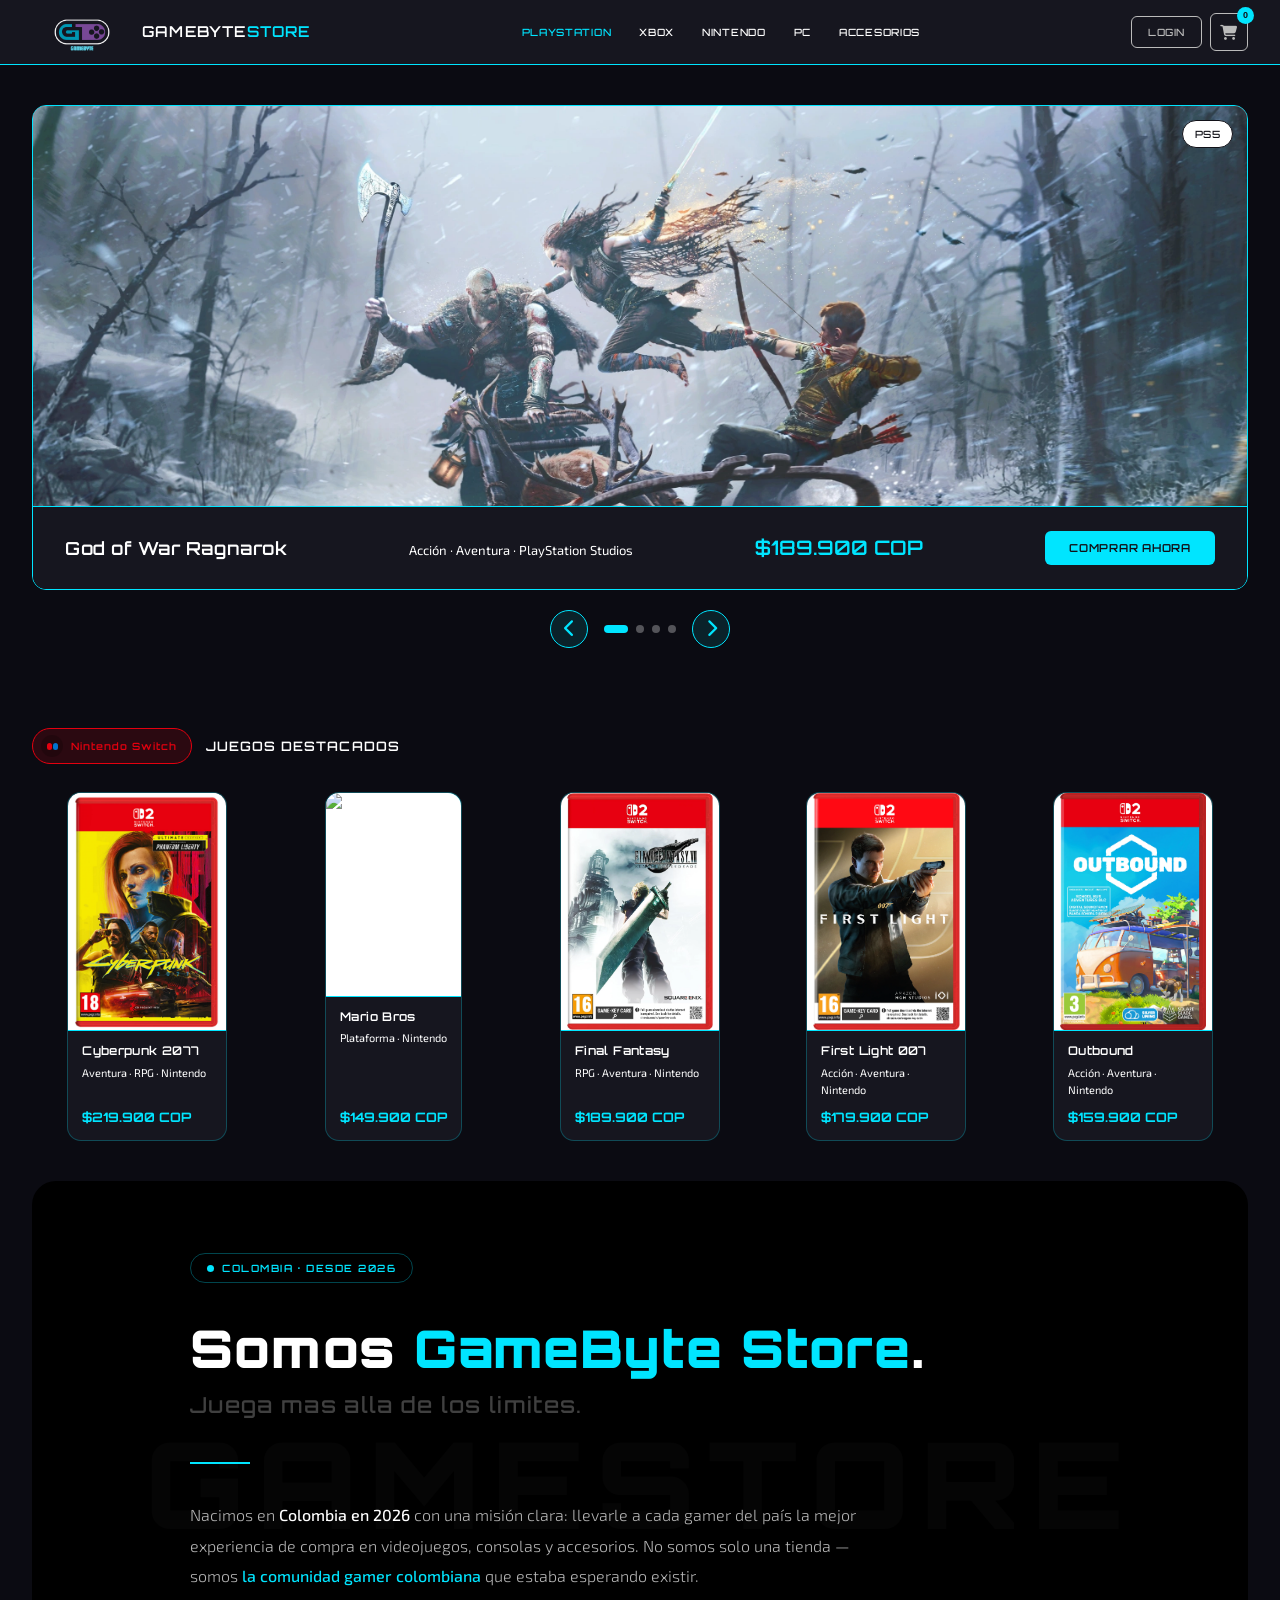
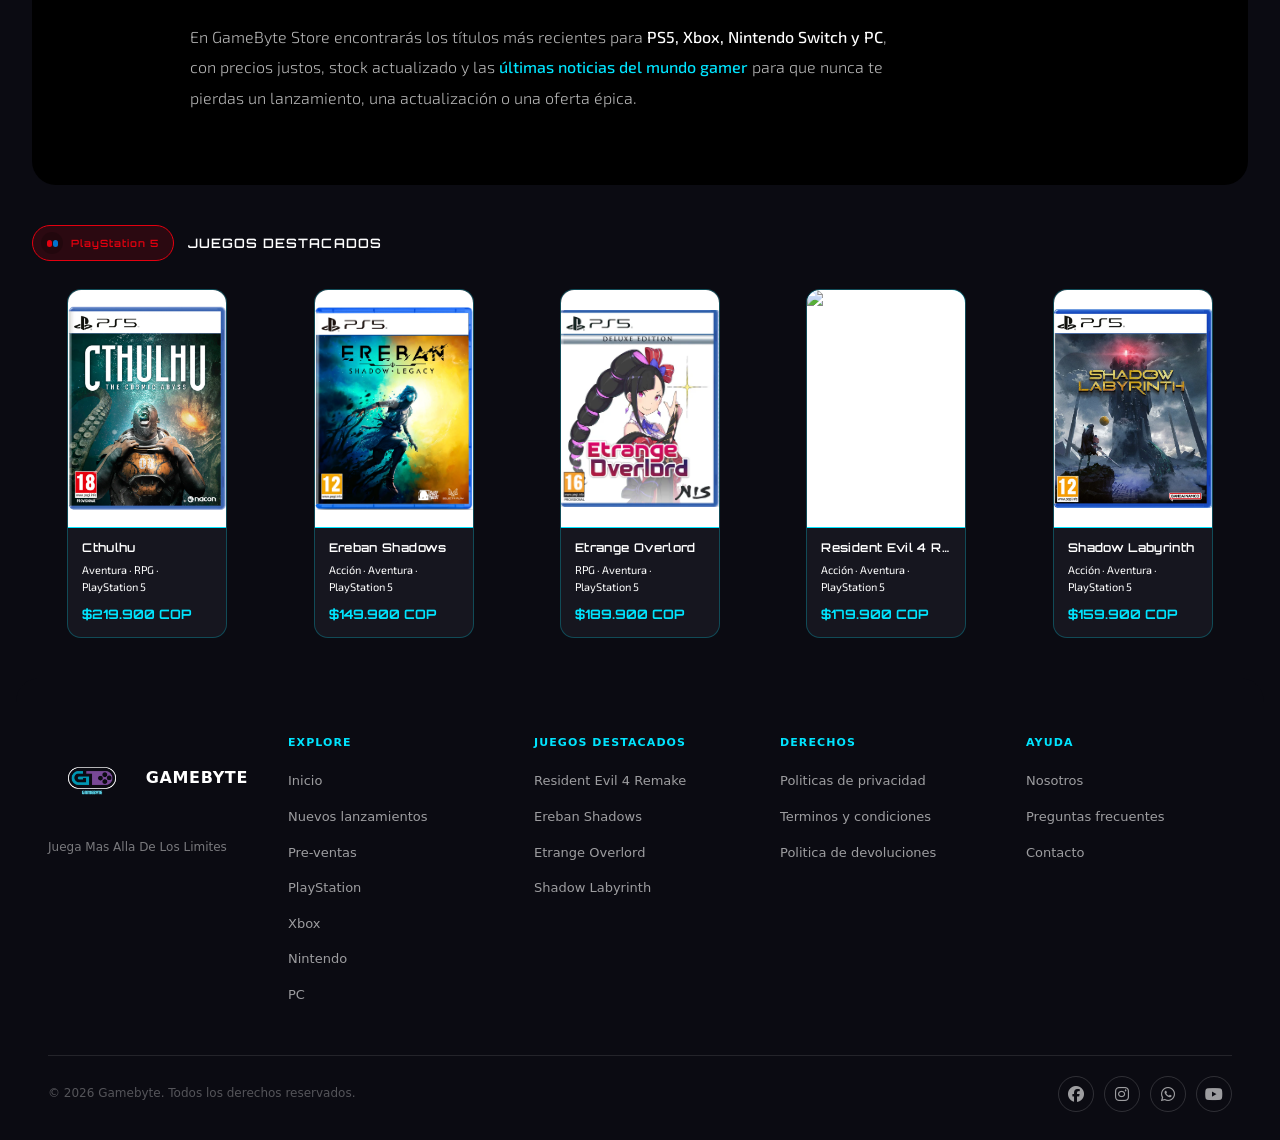
==== commit 1f830f4c: "Merge pull request #2 from jeferduartep/jeferduartep Jeferduartep" ====
--- a/GameByte Store/index.html
+++ b/GameByte Store/index.html
@@ -5,39 +5,28 @@
     <meta name="viewport" content="width=device-width, initial-scale=1" />
     <title>GameByte Store</title>
     <link rel="stylesheet" href="styles.css" />
-    <link
-      href="https://fonts.googleapis.com/css2?family=Orbitron:wght@500;600&display=swap"
-      rel="stylesheet"
-    />
-    <link
-      rel="stylesheet"
-      href="https://cdnjs.cloudflare.com/ajax/libs/font-awesome/6.5.0/css/all.min.css"
-    />
+    <link href="https://fonts.googleapis.com/css2?family=Orbitron:wght@500;600&family=Exo+2&display=swap" rel="stylesheet"/>
+    <link rel="stylesheet"
+      href="https://cdnjs.cloudflare.com/ajax/libs/font-awesome/6.5.0/css/all.min.css"/>
   </head>
-
+  
   <body>
-    <!-- HEADER -->
     <header class="header">
       <div class="header-inner">
         <a href="index.html" class="logo">
-          <img
-            src="images/Logo/LogoColor.png"
-            alt="GameZone"
-            class="logo-img"
-          />
-          <span class="logo-text"
-            >GAMEBYTE<span class="logo-accent">STORE</span></span
-          >
+          <img src="/images/LogoColor.png" alt="GameByte Store" class="logo-img"/>
+          <span class="logo-text"> 
+            GAMEBYTE<span class="logo-accent">STORE</span></span>
         </a>
-
+        
         <nav class="nav">
-          <a href="#ps5" class="nav-btn active">PS5</a>
+          <a href="#playstation" class="nav-btn active">PlayStation</a>
           <a href="#xbox" class="nav-btn">Xbox</a>
           <a href="#nintendo" class="nav-btn">Nintendo</a>
           <a href="#pc" class="nav-btn">PC</a>
           <a href="#accesorios" class="nav-btn">Accesorios</a>
         </nav>
-
+        
         <div class="header-actions">
           <a href="#login" class="btn-login">Login</a>
           <a href="#carrito" class="btn-cart">
@@ -48,52 +37,44 @@
       </div>
     </header>
 
-    <!-- CARRUSEL -->
     <section class="carousel-section">
       <div class="carousel-wrapper">
         <div class="carousel-track" id="track">
+          
           <div class="game-slide">
             <div class="slide-inner">
               <div class="slide-image-wrap">
-                <img
-                  src="/GameByte Store/images/GameDestacados/God.webp"
-                  alt="God of War Ragnarok"
-                />
+                <img src="/images/God.webp" alt="God of War Ragnarok"/>
                 <span class="console-badge">PS5</span>
               </div>
               <div class="slide-body">
                 <p class="slide-title">God of War Ragnarok</p>
-                <p class="slide-meta">
-                  Acción · Aventura · PlayStation Studios
-                </p>
+                <p class="slide-meta"> Acción · Aventura · PlayStation Studios</p>
                 <p class="slide-price">$189.900 COP</p>
                 <button class="btn-comprar">Comprar ahora</button>
               </div>
             </div>
           </div>
-
+          
           <div class="game-slide">
             <div class="slide-inner">
               <div class="slide-image-wrap">
-                <img
-                  src="/GameByte Store/images/Halo.webp"
-                  alt="Halo Infinite"
-                />
-                <span class="console-badge">Xbox</span>
+                <img src="/images/Mario.webp" alt="Mario & Luigi: Brothership"/>
+                <span class="console-badge">Nintendo Switch</span> 
               </div>
               <div class="slide-body">
-                <p class="slide-title">Halo Infinite</p>
-                <p class="slide-meta">FPS · Multijugador · 343 Industries</p>
+                <p class="slide-title">Mario & Luigi: Brothership</p>
+                <p class="slide-meta">Aventura · Plataforma · Nintendo</p>
                 <p class="slide-price">$149.900 COP</p>
                 <button class="btn-comprar">Comprar ahora</button>
               </div>
             </div>
           </div>
-
+          
           <div class="game-slide">
             <div class="slide-inner">
               <div class="slide-image-wrap">
-                <img src="/GameByte Store/images/Zelda.webp" alt="Zelda" />
+                <img src="/images/Zelda.webp" alt="Zelda"/>
                 <span class="console-badge">Nintendo Switch</span>
               </div>
               <div class="slide-body">
@@ -108,14 +89,12 @@
           <div class="game-slide">
             <div class="slide-inner">
               <div class="slide-image-wrap">
-                <img src="images/GameDestacados/Spider.webp" alt="Spider-Man" />
+                <img src="/images/Spider.webp" alt="Spider-Man"/>
                 <span class="console-badge">PS5</span>
               </div>
               <div class="slide-body">
                 <p class="slide-title">Marvel's Spider-Man Remastered</p>
-                <p class="slide-meta">
-                  Acción · Mundo abierto · Insomniac Games
-                </p>
+                <p class="slide-meta"> Acción · Mundo abierto · Insomniac Games </p>
                 <p class="slide-price">$99.900 COP</p>
                 <button class="btn-comprar">Comprar ahora</button>
               </div>
@@ -123,15 +102,18 @@
           </div>
         </div>
       </div>
-
+      
       <div class="carousel-controls">
-        <button class="ctrl-btn" id="prev">&#8592;</button>
+        <button class="ctrl-btn" id="prev">
+          <i class="fa-solid fa-chevron-left"></i>
+        </button>
         <div class="dots" id="dots"></div>
-        <button class="ctrl-btn" id="next">&#8594;</button>
-      </div>
-    </section>
-
-    <script>
+        <button class="ctrl-btn" id="next">
+          <i class="fa-solid fa-chevron-right"></i>
+        </button>
+      </div>
+      
+      <script>
       const track = document.getElementById("track");
       const dotsEl = document.getElementById("dots");
       const slides = track.querySelectorAll(".game-slide");
@@ -161,15 +143,27 @@
         autoplay = setInterval(() => goTo(current + 1), 4000);
       });
     </script>
-
-    <!-- SECCIÓN NINTENDO SWITCH -->
+    </section>
+    
     <section class="ns-section">
       <div class="ns-header">
         <div class="ns-logo">
           <div class="ns-logo-icon">
             <svg viewBox="0 0 13 13" fill="none">
-              <rect x="1" y="3" width="5" height="7" rx="2.5" fill="#e4000f" />
-              <rect x="7" y="3" width="5" height="7" rx="2.5" fill="#0073cf" />
+              <rect
+              x="1"
+              y="3"
+              width="5"
+              height="7"
+              rx="2.5"
+              fill="rgb(228, 0, 15)"/>
+              <rect
+              x="7"
+              y="3"
+              width="5"
+              height="7"
+              rx="2.5"
+              fill="rgb(0, 115, 207)"/>
             </svg>
           </div>
           <span class="ns-logo-text">Nintendo Switch</span>
@@ -180,10 +174,7 @@
       <div class="ns-list">
         <div class="ns-card">
           <div class="ns-cover">
-            <img
-              src="/GameByte Store/images/CyberPunknintendo.webp"
-              alt="Cyberpunk 2077"
-            />
+            <img src="/images/CyberPunknintendo.webp" alt="Cyberpunk 2077"/>
           </div>
           <div class="ns-info">
             <div class="ns-meta">
@@ -192,17 +183,28 @@
             </div>
             <div class="ns-right">
               <span class="ns-price">$219.900 COP</span>
-              <button class="ns-btn">Comprar</button>
-            </div>
-          </div>
-        </div>
-
-        <div class="ns-card">
-          <div class="ns-cover">
-            <img
-              src="/GameByte Store/images/FinalFantasynintendo.webp"
-              alt="Final Fantasy"
-            />
+            </div>
+          </div>
+        </div>
+        
+        <div class="ns-card">
+          <div class="ns-cover">
+            <img src="/images/MarioBros.webp" alt="Mario Bros"/>
+          </div>
+          <div class="ns-info">
+            <div class="ns-meta">
+              <p class="ns-name">Mario Bros</p>
+              <p class="ns-genre">Plataforma · Nintendo</p>
+            </div>
+            <div class="ns-right">
+              <span class="ns-price">$149.900 COP</span>
+            </div>
+          </div>
+        </div>
+        
+        <div class="ns-card">
+          <div class="ns-cover">
+            <img src="/images/FinalFantasynintendo.webp" alt="Final Fantasy"/>
           </div>
           <div class="ns-info">
             <div class="ns-meta">
@@ -211,17 +213,13 @@
             </div>
             <div class="ns-right">
               <span class="ns-price">$189.900 COP</span>
-              <button class="ns-btn">Comprar</button>
-            </div>
-          </div>
-        </div>
-
-        <div class="ns-card">
-          <div class="ns-cover">
-            <img
-              src="/GameByte Store/images/FirstLightnintendo.webp"
-              alt="First Light 007"
-            />
+            </div>
+          </div>
+        </div>
+        
+        <div class="ns-card">
+          <div class="ns-cover">
+            <img src="/images/FirstLightnintendo.webp" alt="First Light 007"/>
           </div>
           <div class="ns-info">
             <div class="ns-meta">
@@ -230,17 +228,13 @@
             </div>
             <div class="ns-right">
               <span class="ns-price">$179.900 COP</span>
-              <button class="ns-btn">Comprar</button>
-            </div>
-          </div>
-        </div>
-
-        <div class="ns-card">
-          <div class="ns-cover">
-            <img
-              src="/GameByte Store/images/Outboundnintendo.webp"
-              alt="Outbound"
-            />
+            </div>
+          </div>
+        </div>
+        
+        <div class="ns-card">
+          <div class="ns-cover">
+            <img src="/images/Outboundnintendo.webp" alt="Outbound"/>
           </div>
           <div class="ns-info">
             <div class="ns-meta">
@@ -249,26 +243,25 @@
             </div>
             <div class="ns-right">
               <span class="ns-price">$159.900 COP</span>
-              <button class="ns-btn">Comprar</button>
             </div>
           </div>
         </div>
       </div>
     </section>
 
-    <!-- SECCIÓN ABOUT GAMESTORE -->
+
     <section class="about">
       <div class="about-inner">
         <div class="tag-line">
           <span class="tag-dot"></span>
           <span class="tag-text">Colombia · Desde 2026</span>
         </div>
-
+        
         <p class="headline">Somos <span>GameByte Store</span>.</p>
         <p class="headline-sub">Juega mas alla de los limites.</p>
-
+        
         <div class="divider"></div>
-
+        
         <p class="body-text">
           Nacimos en <strong>Colombia en 2026</strong> con una misión clara:
           llevarle a cada gamer del país la mejor experiencia de compra en
@@ -284,5 +277,175 @@
         </p>
       </div>
     </section>
-  </body>
+    
+    <section class="ns-section">
+      <div class="ns-header">
+        <div class="ns-logo">
+          <div class="ns-logo-icon">
+            <svg viewBox="0 0 13 13" fill="none">
+              <rect
+              x="1"
+              y="3"
+              width="5"
+              height="7"
+              rx="2.5"
+              fill="rgb(228, 0, 15)"/>
+              <rect
+              x="7"
+              y="3"
+              width="5"
+              height="7"
+              rx="2.5"
+              fill="rgb(0, 115, 207)"/>
+            </svg>
+          </div>
+          <span class="ns-logo-text">PlayStation 5</span>
+        </div>
+        <span class="ns-title">Juegos destacados</span>
+      </div>
+      
+      <div class="ns-list">
+        <div class="ns-card">
+          <div class="ns-cover">
+            <img src="/images/Cthulhups5.webp" alt="Cthulhu"/>
+          </div>
+          <div class="ns-info">
+            <div class="ns-meta">
+              <p class="ns-name">Cthulhu</p>
+              <p class="ns-genre">Aventura · RPG · PlayStation 5</p>
+            </div>
+            <div class="ns-right">
+              <span class="ns-price">$219.900 COP</span>
+            </div>
+          </div>
+        </div>
+        
+        <div class="ns-card">
+          <div class="ns-cover">
+            <img src="/images/ErebanShadowps5.webp" alt="Ereban Shadows"/>
+          </div>
+          <div class="ns-info">
+            <div class="ns-meta">
+              <p class="ns-name">Ereban Shadows</p>
+              <p class="ns-genre">Acción · Aventura · PlayStation 5</p>
+            </div>
+            <div class="ns-right">
+              <span class="ns-price">$149.900 COP</span>
+            </div>
+          </div>
+        </div>
+        
+        <div class="ns-card">
+          <div class="ns-cover">
+            <img src="/images/EtrangeOverlordps5.webp" alt="Etrange Overlord"/>
+          </div>
+          <div class="ns-info">
+            <div class="ns-meta">
+              <p class="ns-name">Etrange Overlord</p>
+              <p class="ns-genre">RPG · Aventura · PlayStation 5</p>
+            </div>
+            <div class="ns-right">
+              <span class="ns-price">$189.900 COP</span>
+            </div>
+          </div>
+        </div>
+        
+        <div class="ns-card">
+          <div class="ns-cover">
+            <img src="/images/Resident.webp" alt="Resident Evil 4 Remake"/>
+          </div>
+          <div class="ns-info">
+            <div class="ns-meta">
+              <p class="ns-name">Resident Evil 4 Remake</p>
+              <p class="ns-genre">Acción · Aventura · PlayStation 5</p>
+            </div>
+            <div class="ns-right">
+              <span class="ns-price">$179.900 COP</span>
+            </div>
+          </div>
+        </div>
+        
+        <div class="ns-card">
+          <div class="ns-cover">
+            <img src="/images/ShadowLabyrinthps5.webp" alt="Shadow Labyrinth"/>
+          </div>
+          <div class="ns-info">
+            <div class="ns-meta">
+              <p class="ns-name">Shadow Labyrinth</p>
+              <p class="ns-genre">Acción · Aventura · PlayStation 5</p>
+            </div>
+            <div class="ns-right">
+              <span class="ns-price">$159.900 COP</span>
+            </div>
+          </div>
+        </div>
+      </div>
+    </section>
+  
+    <footer class="ft">
+    <div class="ft-top">
+      <div class="ft-logo-col">
+        <div class="ft-logo">
+          <div class="ft-logo-icon"> 
+            <img src="/images/LogoColor.png" alt="Logo"/>
+          </div>
+          <span class="ft-logo-name">GAMEBYTE</span>
+        </div>
+        <p class="ft-tagline">Juega Mas Alla De Los Limites</p>
+      </div>
+      
+      <div>
+        <p class="ft-col-title">Explore</p>
+        <ul class="ft-links">
+          <li><a href="#">Inicio</a></li>
+          <li><a href="#">Nuevos lanzamientos</a></li>
+          <li><a href="#">Pre-ventas</a></li>
+          <li><a href="#">PlayStation</a></li>
+          <li><a href="#">Xbox</a></li>
+          <li><a href="#">Nintendo</a></li>
+          <li><a href="#">PC</a></li>
+        </ul>
+      </div>
+      
+      <div>
+        <p class="ft-col-title">Juegos Destacados</p>
+        <ul class="ft-links">
+          <li><a href="#">Resident Evil 4 Remake</a></li>
+          <li><a href="#">Ereban Shadows</a></li>
+          <li><a href="#">Etrange Overlord</a></li>
+          <li><a href="#">Shadow Labyrinth</a></li>
+        </ul>
+      </div>
+      
+      <div>
+        <p class="ft-col-title">Derechos</p>
+        <ul class="ft-links">
+          <li><a href="#">Politicas de privacidad</a></li>
+          <li><a href="#">Terminos y condiciones</a></li>
+          <li><a href="#">Politica de devoluciones</a></li>
+        </ul>
+      </div>
+      
+      <div>
+        <p class="ft-col-title">Ayuda</p>
+        <ul class="ft-links">
+          <li><a href="#">Nosotros</a></li>
+          <li><a href="#">Preguntas frecuentes</a></li>
+          <li><a href="#">Contacto</a></li>
+        </ul>
+      </div>
+    </div>
+  </div>
+  
+  <div class="ft-bottom">
+    <p class="ft-copy">&copy; 2026 Gamebyte. Todos los derechos reservados.</p>
+    <div class="ft-socials">
+      <a href="#"><i class="fa-brands fa-facebook"></i></a>
+      <a href="#"><i class="fa-brands fa-instagram"></i></a>
+      <a href="#"><i class="fa-brands fa-whatsapp"></i></a>
+      <a href="#"><i class="fa-brands fa-youtube"></i></a>
+    </div>
+  </div>
+</footer>
+</body>
 </html>
--- a/GameByte Store/styles.css
+++ b/GameByte Store/styles.css
@@ -1,8 +1,3 @@
-/* ══════════════════════════════════════════
-   GAMEBYTE STORE — styles.css
-   ══════════════════════════════════════════ */
-
-/* ── RESET & BASE ── */
 *, *::before, *::after {
   box-sizing: border-box;
   margin: 0;
@@ -10,16 +5,13 @@
 }
 
 :root {
-  --accent: #00e5ff;
-  --accent-dim: #00b8cc;
-  --bg-page: #0a0a0f;
-  --bg-card: #111118;
-  --bg-card-hover: #16161f;
-  --border: #1f1f2e;
-  --border-hover: #2e2e42;
-  --text-primary: #ffffff;
-  --text-secondary: #8888a8;
-  --text-muted: #555570;
+  --accent: rgb(0, 229, 255);
+  --accent-dim: rgb(0, 229, 255);
+  --bg-page: rgb(11, 11, 18);
+  --bg-card: rgb(22, 22, 31);
+  --border: rgb(0, 229, 255);
+  --text-primary: rgb(255, 255, 255);
+  --text-secondary: rgb(255, 255, 255);
   --font-display: 'Orbitron', sans-serif;
   --font-body: 'Exo 2', sans-serif;
   --radius-sm: 6px;
@@ -50,12 +42,8 @@
   color: inherit;
 }
 
-/* ══════════════════════════════════════════
-   HEADER
-   ══════════════════════════════════════════ */
-
 .header {
-  background: #000;
+  background: rgb(22,22,31);
   border-bottom: 1px solid var(--border);
   position: sticky;
   top: 0;
@@ -74,7 +62,6 @@
   margin: 0 auto;
 }
 
-/* Logo */
 .logo {
   display: flex;
   align-items: center;
@@ -101,7 +88,6 @@
   color: var(--accent);
 }
 
-/* Navegación */
 .nav {
   display: flex;
   align-items: center;
@@ -120,16 +106,8 @@
   transition: color 0.15s, background 0.15s;
 }
 
-.nav-btn:hover {
-  color: var(--text-primary);
-  background: #1a1a2a;
-}
-
 .nav-btn.active {
-  color: var(--accent);
-}
-
-/* Acciones del header */
+  color: var(--accent);}
 .header-actions {
   display: flex;
   align-items: center;
@@ -143,8 +121,8 @@
   font-weight: 500;
   letter-spacing: 0.06em;
   text-transform: uppercase;
-  color: #bbb;
-  border: 1px solid #2a2a3a;
+  color: rgb(187, 187, 187);
+  border: 1px solid rgb(187, 187, 187);
   padding: 7px 16px;
   border-radius: var(--radius-sm);
   transition: border-color 0.15s, color 0.15s;
@@ -162,9 +140,9 @@
   justify-content: center;
   width: 38px;
   height: 38px;
-  border: 1px solid #2a2a3a;
+  border: 1px solid rgb(187, 187, 187);
   border-radius: var(--radius-sm);
-  color: #bbb;
+  color: rgb(187, 187, 187);
   font-size: 15px;
   transition: border-color 0.15s, color 0.15s;
 }
@@ -179,7 +157,7 @@
   top: -7px;
   right: -7px;
   background: var(--accent);
-  color: #000;
+  color: rgb(17, 17, 24);
   font-size: 9px;
   font-weight: 700;
   width: 17px;
@@ -192,10 +170,6 @@
   line-height: 1;
 }
 
-/* ══════════════════════════════════════════
-   CARRUSEL
-   ══════════════════════════════════════════ */
-
 .carousel-section {
   padding: 2.5rem 2rem;
   max-width: 1400px;
@@ -224,11 +198,10 @@
   background: var(--bg-card);
 }
 
-/* Imagen del slide */
 .slide-image-wrap {
   position: relative;
-  height: 340px;
-  background: #05050f;
+  height: 400px;
+  background: rgb(255, 255, 255);
   overflow: hidden;
 }
 
@@ -249,19 +222,18 @@
   position: absolute;
   top: 14px;
   right: 14px;
-  background: rgba(0, 0, 0, 0.8);
-  border: 1px solid rgba(255, 255, 255, 0.15);
+  background: rgb(255, 255, 255);
+  border: 1px solid rgb(17, 17, 24);
   border-radius: 20px;
   padding: 5px 12px;
   font-family: var(--font-display);
   font-size: 10px;
   font-weight: 500;
   letter-spacing: 0.05em;
-  color: #ccc;
+  color: rgb(17, 17, 24);
   text-transform: uppercase;
 }
 
-/* Cuerpo del slide */
 .slide-body {
   padding: 1.5rem 2rem;
   display: flex;
@@ -296,7 +268,7 @@
 
 .btn-comprar {
   background: var(--accent);
-  color: #000;
+  color: rgb(17, 17, 24);
   border: none;
   font-family: var(--font-display);
   font-size: 11px;
@@ -318,7 +290,6 @@
   transform: scale(0.97);
 }
 
-/* Controles del carrusel */
 .carousel-controls {
   display: flex;
   align-items: center;
@@ -331,20 +302,20 @@
   width: 38px;
   height: 38px;
   border-radius: 50%;
-  border: 1px solid #2a2a3a;
-  background: transparent;
-  color: var(--text-secondary);
-  font-size: 16px;
+  border: 1px solid rgb(0, 229, 255);    
+  background: rgba(0, 229, 255, 0.1);    
+  color: rgb(0, 229, 255);               
+  font-size: 18px;
   cursor: pointer;
   display: flex;
   align-items: center;
   justify-content: center;
-  transition: border-color 0.15s, color 0.15s;
+  transition: background 0.2s, color 0.2s;
 }
 
 .ctrl-btn:hover {
-  border-color: var(--text-primary);
-  color: var(--text-primary);
+  background: rgb(0, 229, 255);          
+  color: rgb(17, 17, 24);               
 }
 
 .dots {
@@ -355,22 +326,16 @@
 .dot {
   width: 8px;
   height: 8px;
-  border-radius: 50%;
-  background: #2a2a3a;
-  cursor: pointer;
+  border-radius: 4px;
+  background: rgba(255, 255, 255, 0.3);
+  transition: width 0.3s, background 0.2s;
   border: none;
-  padding: 0;
-  transition: background 0.2s, transform 0.2s;
 }
 
 .dot.active {
-  background: var(--accent);
-  transform: scale(1.2);
-}
-
-/* ══════════════════════════════════════════
-   RESPONSIVE
-   ══════════════════════════════════════════ */
+  width: 24px;           
+  background: rgb(0, 229, 255);
+}
 
 @media (max-width: 768px) {
   .header-inner {
@@ -415,10 +380,6 @@
     display: none;
   }
 }
-
-/* ══════════════════════════════════════════
-   SECCIÓN NINTENDO SWITCH
-   ══════════════════════════════════════════ */
 
 .ns-section {
   padding: 40px 2rem;
@@ -437,8 +398,9 @@
 .ns-logo {
   display: flex;
   align-items: center;
+  background: rgba(228, 0, 15, 0.15); 
+  border: 1px solid rgb(228, 0, 15);
   gap: 8px;
-  background: #00e5ff;
   padding: 6px 14px 6px 8px;
   border-radius: 24px;
 }
@@ -446,7 +408,7 @@
 .ns-logo-icon {
   width: 22px;
   height: 22px;
-  background: #fff;
+  background: rgba(0, 0, 0, 0.2);   
   border-radius: 50%;
   display: flex;
   align-items: center;
@@ -463,7 +425,7 @@
   font-family: var(--font-display);
   font-size: 10px;
   font-weight: 600;
-  color: rgba(0, 0, 0, 0.8);
+  color: rgb(228, 0, 15);       
   letter-spacing: 0.1em;
   white-space: nowrap;
 }
@@ -478,42 +440,62 @@
 }
 
 .ns-list {
-  display: flex;
-  flex-direction: column;
-  gap: 14px;
+  display: grid;
+  grid-template-columns: repeat(5, 1fr);
+  gap: 16px;
+}
+
+@media (max-width: 768px) {
+  .ns-list {
+    grid-template-columns: repeat(2, 1fr);  
+  }
+}
+
+@media (max-width: 480px) {
+  .ns-list {
+    grid-template-columns: 1fr;             
+  }
+}
+
+.ns-list::-webkit-scrollbar {
+  display: none;
 }
 
 .ns-card {
   background: var(--bg-card);
-  border: 1px solid var(--border);
+  border: 1px solid rgba(0, 229, 255, 0.25); 
   border-radius: var(--radius-lg);
   overflow: hidden;
   display: flex;
-  flex-direction: row;
-  align-items: stretch;
+  flex-direction: column;     
+  flex: 0 0 150px;            
+  scroll-snap-align: start;
   transition: border-color 0.2s, transform 0.2s;
   cursor: default;
+  max-width: 160px; 
+  margin: 0 auto; 
 }
 
 .ns-card:hover {
-  border-color: rgba(228, 0, 15, 0.5);
-  transform: translateX(4px);
+  border-color: rgb(0, 229, 255);
+  transform: translateY(-4px); 
 }
 
 .ns-cover {
   position: relative;
-  width: 100px;
+  width: 100%;
+  aspect-ratio: 2 / 3;       
   flex-shrink: 0;
   overflow: hidden;
-  background: #0d0d1a;
+  background: rgb(0, 229, 255);
 }
 
 .ns-cover img {
   width: 100%;
   height: 100%;
-  object-fit: cover;
-  display: block;
-  transition: transform 0.5s ease;
+  object-fit: contain;          
+  object-position: center;
+  background: #fff;  
 }
 
 .ns-card:hover .ns-cover img {
@@ -524,7 +506,7 @@
   position: absolute;
   top: 8px;
   left: 8px;
-  background: #e4000f;
+  background: rgb(0, 229, 255);
   color: #fff;
   font-family: var(--font-display);
   font-size: 7px;
@@ -538,13 +520,12 @@
 
 .ns-info {
   display: flex;
-  flex-direction: row;
-  align-items: center;
-  justify-content: space-between;
-  padding: 16px 20px;
+  flex-direction: column;     
+  padding: 12px 14px;
+  gap: 8px;
+  border-left: none;          
+  border-top: 1px solid var(--border);
   flex: 1;
-  gap: 16px;
-  border-left: 1px solid var(--border);
 }
 
 .ns-meta {
@@ -573,27 +554,28 @@
 .ns-right {
   display: flex;
   align-items: center;
-  gap: 16px;
+  justify-content: space-between; 
+  gap: 8px;
   flex-shrink: 0;
 }
 
 .ns-price {
   font-family: var(--font-display);
-  font-size: 14px;
+  font-size: 13px;
   font-weight: 700;
-  color: #e4000f;
+  color: rgb(0, 229, 255);
   white-space: nowrap;
 }
 
 .ns-btn {
   background: transparent;
-  border: 1px solid rgba(228, 0, 15, 0.5);
-  color: #e4000f;
+  border: 1px solid rgb(0, 229, 255);
+  color: rgb(17, 17, 24);
   font-family: var(--font-display);
   font-size: 8px;
   font-weight: 600;
   letter-spacing: 0.07em;
-  padding: 7px 14px;
+  padding: 7px 12px;
   border-radius: var(--radius-sm);
   cursor: pointer;
   transition: background 0.15s, color 0.15s;
@@ -602,41 +584,38 @@
 }
 
 .ns-btn:hover {
-  background: #e4000f;
-  color: #fff;
+  background: rgb(0, 229, 255);
+  color: rgb(0, 0, 0);
 }
 
 @media (max-width: 768px) {
-  .ns-cover {
-    width: 80px;
+  .ns-card {
+    flex: 0 0 140px; 
   }
 
   .ns-info {
+    padding: 10px 10px;
+  }
+
+  .ns-right {
     flex-direction: column;
     align-items: flex-start;
-    padding: 12px 14px;
-    gap: 10px;
-  }
-
-  .ns-right {
+    gap: 6px;
+  }
+
+  .ns-btn {
     width: 100%;
-    justify-content: space-between;
-  }
-
-  .ns-name {
-    white-space: normal;
-  }
-}
-
-/* ══════════════════════════════════════════
-   SECCIÓN ABOUT — GAMESTORE
-   ══════════════════════════════════════════ */
+    text-align: center;
+  }
+}
 
 .about {
   background: #000;
   padding: 72px 2rem;
   position: relative;
   overflow: hidden;
+  border-radius: 24px;        
+  margin: 0 2rem;             
 }
 
 .about::before {
@@ -751,146 +730,96 @@
   }
 }
 
-/* Style de xbox.html */
- 
-        /* Estilos específicos tipo grilla profesional */
-        .category-container {
-            max-width: 1300px;
-            margin: 120px auto 60px; /* Margen superior para no chocar con el header fixed */
-            padding: 0 20px;
-        }
-
-        .category-header {
-            border-left: 4px solid var(--accent);
-            padding-left: 20px;
-            margin-bottom: 40px;
-        }
-
-        .category-header h1 {
-            font-family: var(--font-display);
-            font-size: 2.5rem;
-            color: var(--text-primary);
-            text-transform: uppercase;
-            letter-spacing: 2px;
-        }
-
-        /* Grilla de 10 juegos */
-        .game-grid {
-            display: grid;
-            grid-template-columns: repeat(auto-fill, minmax(220px, 1fr));
-            gap: 25px;
-        }
-
-        .game-item {
-            background: var(--bg-card);
-            border: 1px solid var(--border);
-            border-radius: var(--radius-md);
-            overflow: hidden;
-            transition: all 0.3s cubic-bezier(0.25, 0.46, 0.45, 0.94);
-            display: flex;
-            flex-direction: column;
-            position: relative;
-        }
-
-        .game-item:hover {
-            transform: translateY(-8px);
-            border-color: var(--accent);
-            box-shadow: 0 10px 20px rgba(0, 229, 255, 0.15);
-        }
-
-        .game-image {
-            width: 100%;
-            aspect-ratio: 3 / 4; /* Proporción estándar de carátulas */
-            overflow: hidden;
-            background: #1a1a24;
-        }
-
-        .game-image img {
-            width: 100%;
-            height: 100%;
-            object-fit: cover;
-            transition: transform 0.6s ease;
-        }
-
-        .game-item:hover .game-image img {
-            transform: scale(1.08);
-        }
-
-        .game-content {
-            padding: 18px;
-            flex-grow: 1;
-            display: flex;
-            flex-direction: column;
-            justify-content: space-between;
-        }
-
-        .game-status {
-            font-size: 0.65rem;
-            text-transform: uppercase;
-            color: var(--accent);
-            font-weight: 700;
-            letter-spacing: 1px;
-            margin-bottom: 8px;
-            display: block;
-        }
-
-        .game-title {
-            font-family: var(--font-body);
-            font-size: 1rem;
-            font-weight: 600;
-            color: var(--text-primary);
-            margin-bottom: 15px;
-            line-height: 1.3;
-            min-height: 2.6em; /* Evita que los nombres largos desalineen la tabla */
-        }
-
-        .game-footer {
-            display: flex;
-            align-items: center;
-            justify-content: space-between;
-            margin-top: auto;
-            padding-top: 15px;
-            border-top: 1px solid var(--border);
-        }
-
-        .price {
-            font-family: var(--font-display);
-            font-size: 1.1rem;
-            color: #fff;
-            font-weight: 700;
-        }
-
-        .buy-btn {
-            background: transparent;
-            border: 1px solid var(--accent);
-            color: var(--accent);
-            width: 40px;
-            height: 40px;
-            border-radius: 50%;
-            display: flex;
-            align-items: center;
-            justify-content: center;
-            cursor: pointer;
-            transition: 0.3s;
-        }
-
-        .buy-btn:hover {
-            background: var(--accent);
-            color: #000;
-            box-shadow: 0 0 10px var(--accent);
-        }
-
-        /* Badge de plataforma */
-        .platform-badge {
-            position: absolute;
-            top: 10px;
-            right: 10px;
-            background: rgba(16, 124, 16, 0.9);
-            color: white;
-            font-size: 0.6rem;
-            padding: 3px 8px;
-            border-radius: 4px;
-            font-weight: bold;
-            z-index: 2;
-        }
-    +.ft {
+  background: rgb(11, 11, 18);
+  color: #fff;
+  padding: 56px 2rem 0;
+  font-family: system-ui, sans-serif;
+  border-radius: 24px 24px 0 0;   
+  margin: 0 1rem;                  
+}
+
+.ft-top {
+  display: grid;
+  grid-template-columns: 200px repeat(4, minmax(0, 1fr));
+  gap: 40px;
+  max-width: 1400px;
+  margin: 0 auto;
+  padding-bottom: 48px;
+  border-bottom: 0.5px solid rgba(255,255,255,0.1);
+}
+
+.ft-logo { display: flex; align-items: center; gap: 10px; margin-bottom: 16px; }
+.ft-logo-icon {
+  background: transparent;
+  border-radius: 0;
+  width: auto;
+  height: auto;
+}
+
+.ft-logo-name { font-size: 16px; font-weight: 700; color: #fff; letter-spacing: 0.04em; }
+.ft-tagline { font-size: 12px; color: rgba(255,255,255,0.45); line-height: 1.6; margin: 0; }
+.ft-col-title {
+  font-size: 11px; font-weight: 600;
+  letter-spacing: 0.1em; text-transform: uppercase;
+  color: rgb(0, 229, 255); margin: 0 0 16px;
+}
+
+.ft-links { list-style: none; margin: 0; padding: 0; display: flex; flex-direction: column; gap: 10px; }
+.ft-links a { font-size: 13px; color: rgba(255,255,255,0.6); text-decoration: none; transition: color 0.15s; }
+.ft-links a:hover { color: rgb(0, 229, 255); }
+.ft-bottom {
+  max-width: 1400px; margin: 0 auto;
+  padding: 20px 0 28px;
+  display: flex; align-items: center; justify-content: space-between; gap: 16px;
+}
+
+.ft-copy { font-size: 12px; color: rgba(255,255,255,0.3); margin: 0; }
+.ft-socials { display: flex; gap: 10px; }
+
+@media (max-width: 900px) {
+  .ft-top { grid-template-columns: 1fr 1fr; }
+  .ft-logo-col { grid-column: 1 / -1; }
+}
+@media (max-width: 520px) {
+  .ft-top { grid-template-columns: 1fr 1fr; gap: 28px; }
+  .ft-bottom { flex-direction: column; align-items: flex-start; }
+}
+.ft-socials {
+  display: flex;
+  gap: 10px;
+  align-items: center;    
+}
+
+.ft-socials img {
+  width: 24px;            
+  height: 24px;
+  object-fit: contain;
+  cursor: pointer;
+  opacity: 0.6;           
+  transition: opacity 0.2s, transform 0.2s;
+}
+
+.ft-socials img:hover {
+  opacity: 1;             
+  transform: scale(1.15);
+}
+
+.ft-socials a {
+  width: 36px;
+  height: 36px;
+  border-radius: 50%;
+  border: 1px solid rgba(255, 255, 255, 0.15);
+  display: flex;
+  align-items: center;
+  justify-content: center;
+  color: rgba(255, 255, 255, 0.6);
+  font-size: 16px;
+  transition: border-color 0.2s, color 0.2s, background 0.2s;
+}
+
+.ft-socials a:hover {
+  border-color: rgb(0, 229, 255);
+  color: rgb(0, 229, 255);
+  background: rgba(0, 229, 255, 0.08);
+}
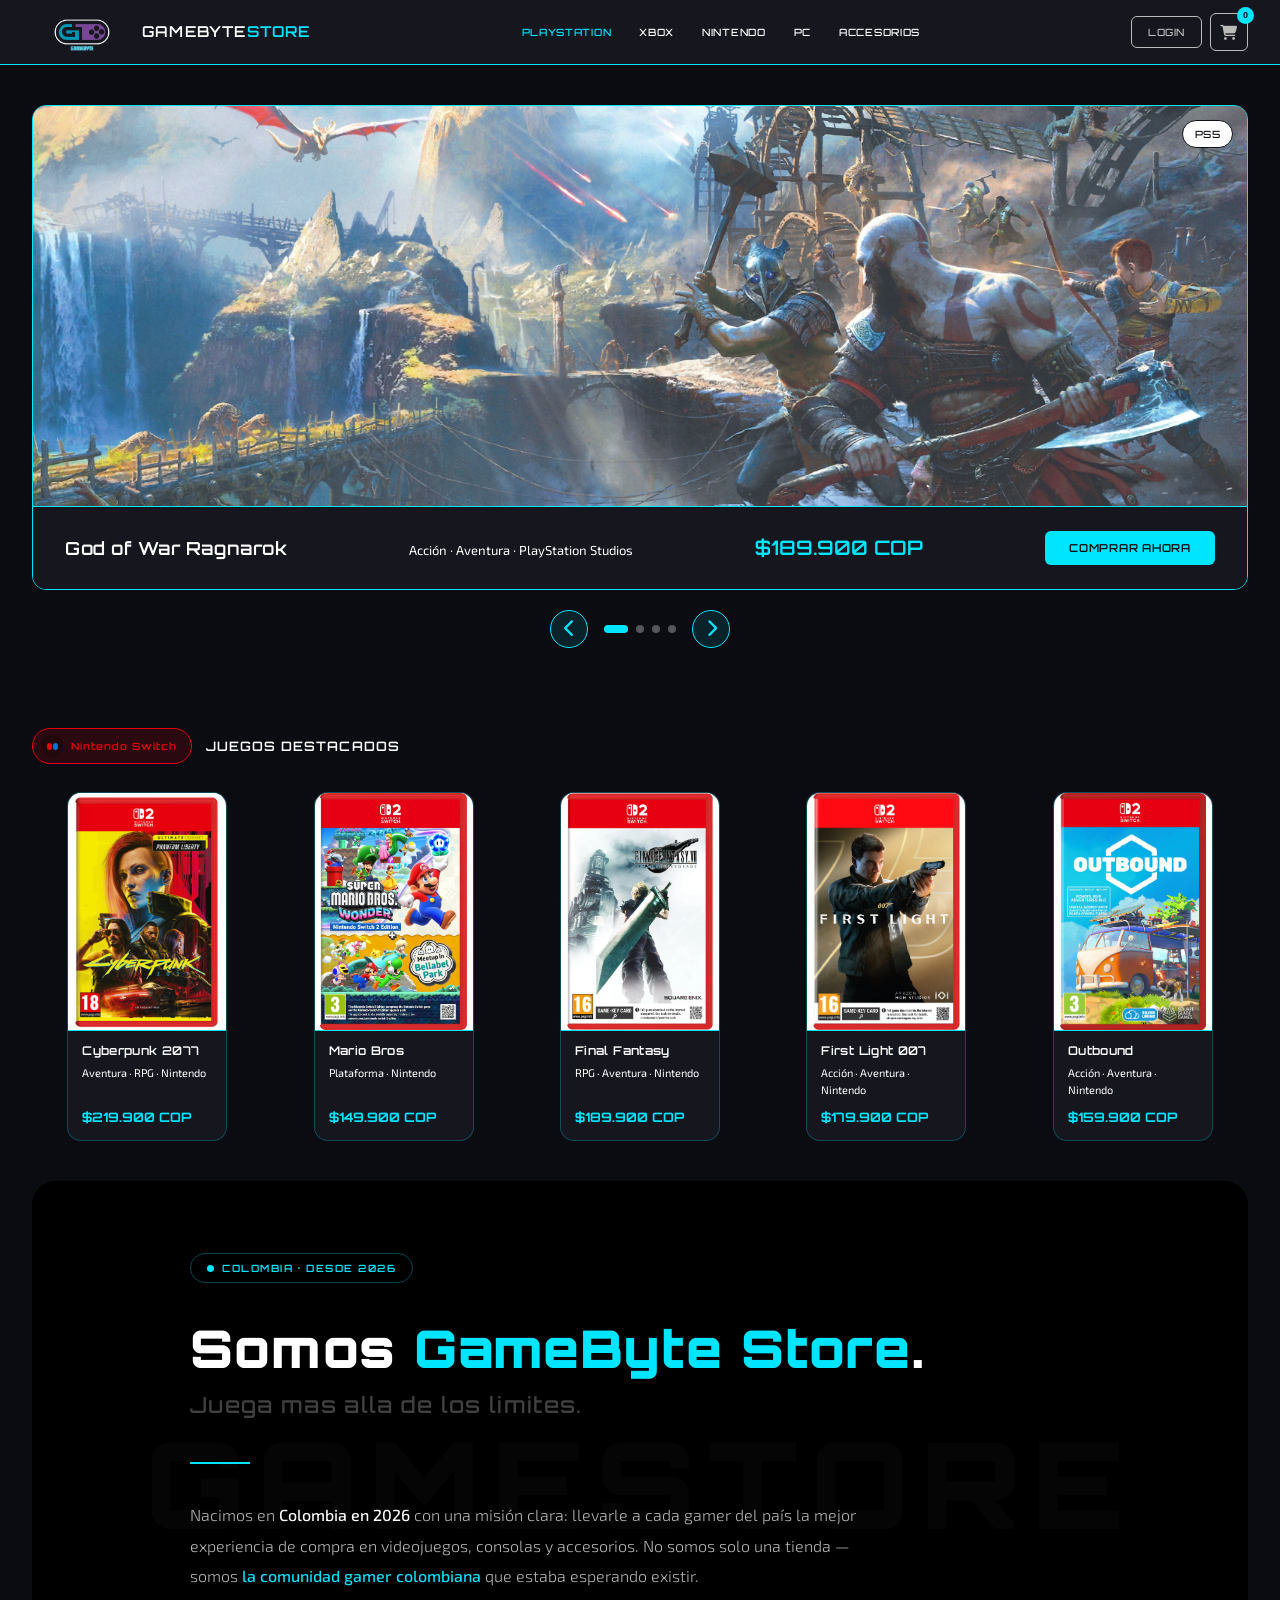
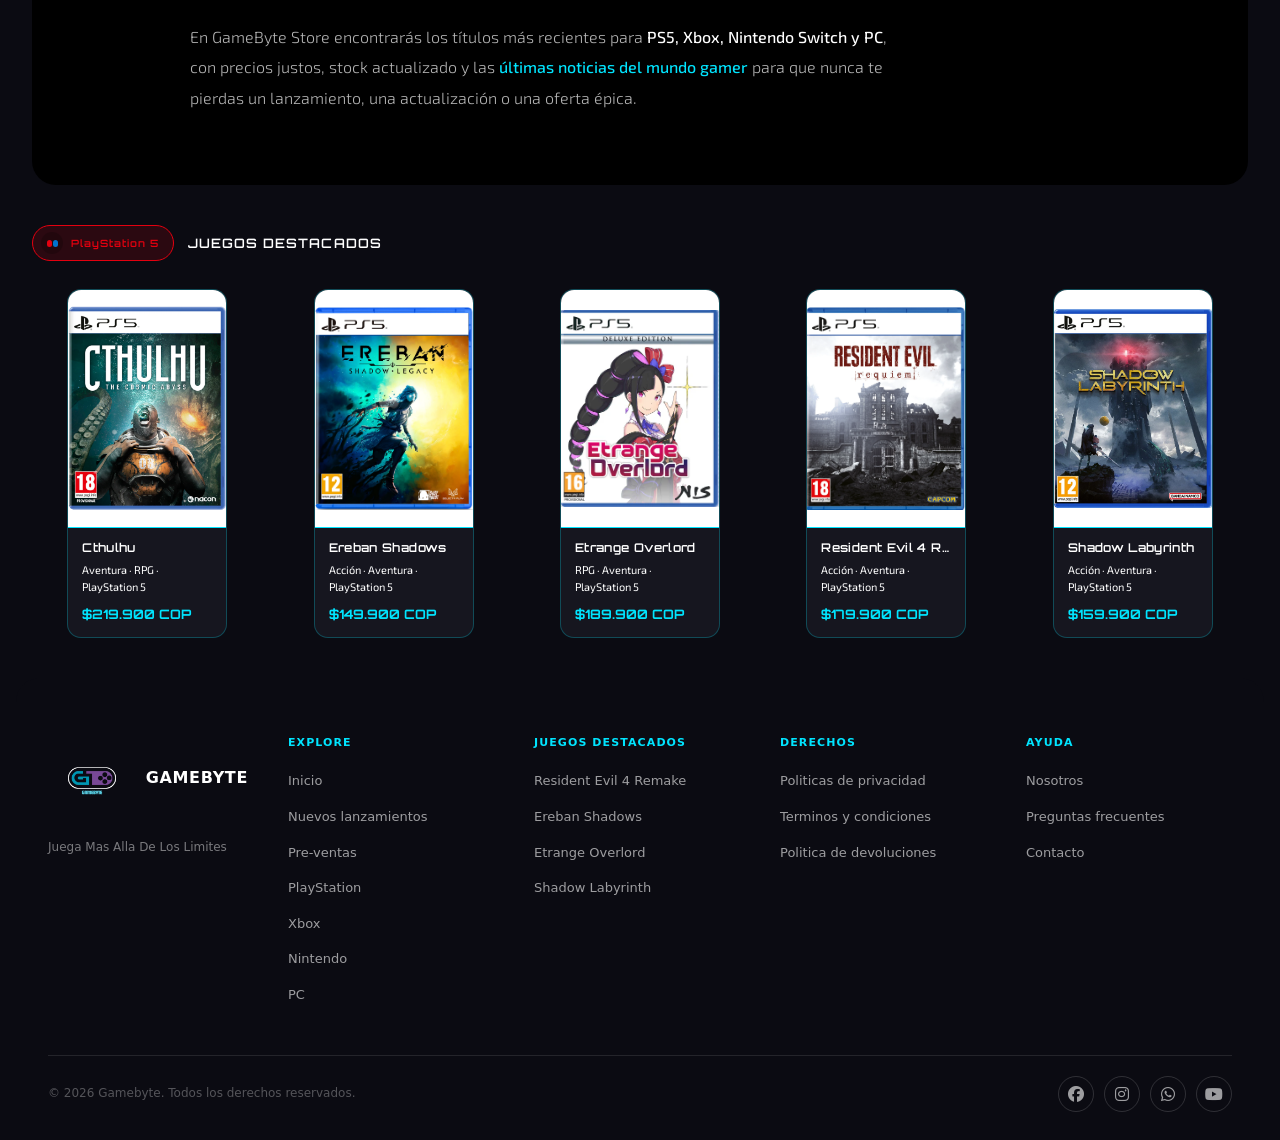
==== commit 7f79b9ec: "value" ====
--- a/GameByte Store/index.html
+++ b/GameByte Store/index.html
@@ -14,7 +14,7 @@
     <header class="header">
       <div class="header-inner">
         <a href="index.html" class="logo">
-          <img src="/images/LogoColor.png" alt="GameByte Store" class="logo-img"/>
+          <img src="images/LogoColor.png" alt="GameByte Store" class="logo-img"/>
           <span class="logo-text"> 
             GAMEBYTE<span class="logo-accent">STORE</span></span>
         </a>
@@ -44,7 +44,7 @@
           <div class="game-slide">
             <div class="slide-inner">
               <div class="slide-image-wrap">
-                <img src="/images/God.webp" alt="God of War Ragnarok"/>
+                <img src="images/God.webp" alt="God of War Ragnarok"/>
                 <span class="console-badge">PS5</span>
               </div>
               <div class="slide-body">
@@ -59,7 +59,7 @@
           <div class="game-slide">
             <div class="slide-inner">
               <div class="slide-image-wrap">
-                <img src="/images/Mario.webp" alt="Mario & Luigi: Brothership"/>
+                <img src="images/Mario.webp" alt="Mario & Luigi: Brothership"/>
                 <span class="console-badge">Nintendo Switch</span> 
               </div>
               <div class="slide-body">
@@ -74,7 +74,7 @@
           <div class="game-slide">
             <div class="slide-inner">
               <div class="slide-image-wrap">
-                <img src="/images/Zelda.webp" alt="Zelda"/>
+                <img src="images/Zelda.webp" alt="Zelda"/>
                 <span class="console-badge">Nintendo Switch</span>
               </div>
               <div class="slide-body">
@@ -89,7 +89,7 @@
           <div class="game-slide">
             <div class="slide-inner">
               <div class="slide-image-wrap">
-                <img src="/images/Spider.webp" alt="Spider-Man"/>
+                <img src="images/Spider.webp" alt="Spider-Man"/>
                 <span class="console-badge">PS5</span>
               </div>
               <div class="slide-body">
@@ -174,7 +174,7 @@
       <div class="ns-list">
         <div class="ns-card">
           <div class="ns-cover">
-            <img src="/images/CyberPunknintendo.webp" alt="Cyberpunk 2077"/>
+            <img src="images/CyberPunknintendo.webp" alt="Cyberpunk 2077"/>
           </div>
           <div class="ns-info">
             <div class="ns-meta">
@@ -189,7 +189,7 @@
         
         <div class="ns-card">
           <div class="ns-cover">
-            <img src="/images/MarioBros.webp" alt="Mario Bros"/>
+            <img src="images/MarioBros.webp" alt="Mario Bros"/>
           </div>
           <div class="ns-info">
             <div class="ns-meta">
@@ -204,7 +204,7 @@
         
         <div class="ns-card">
           <div class="ns-cover">
-            <img src="/images/FinalFantasynintendo.webp" alt="Final Fantasy"/>
+            <img src="images/FinalFantasynintendo.webp" alt="Final Fantasy"/>
           </div>
           <div class="ns-info">
             <div class="ns-meta">
@@ -219,7 +219,7 @@
         
         <div class="ns-card">
           <div class="ns-cover">
-            <img src="/images/FirstLightnintendo.webp" alt="First Light 007"/>
+            <img src="images/FirstLightnintendo.webp" alt="First Light 007"/>
           </div>
           <div class="ns-info">
             <div class="ns-meta">
@@ -234,7 +234,7 @@
         
         <div class="ns-card">
           <div class="ns-cover">
-            <img src="/images/Outboundnintendo.webp" alt="Outbound"/>
+            <img src="images/Outboundnintendo.webp" alt="Outbound"/>
           </div>
           <div class="ns-info">
             <div class="ns-meta">
@@ -307,7 +307,7 @@
       <div class="ns-list">
         <div class="ns-card">
           <div class="ns-cover">
-            <img src="/images/Cthulhups5.webp" alt="Cthulhu"/>
+            <img src="images/Cthulhups5.webp" alt="Cthulhu"/>
           </div>
           <div class="ns-info">
             <div class="ns-meta">
@@ -322,7 +322,7 @@
         
         <div class="ns-card">
           <div class="ns-cover">
-            <img src="/images/ErebanShadowps5.webp" alt="Ereban Shadows"/>
+            <img src="images/ErebanShadowps5.webp" alt="Ereban Shadows"/>
           </div>
           <div class="ns-info">
             <div class="ns-meta">
@@ -337,7 +337,7 @@
         
         <div class="ns-card">
           <div class="ns-cover">
-            <img src="/images/EtrangeOverlordps5.webp" alt="Etrange Overlord"/>
+            <img src="images/EtrangeOverlordps5.webp" alt="Etrange Overlord"/>
           </div>
           <div class="ns-info">
             <div class="ns-meta">
@@ -352,7 +352,7 @@
         
         <div class="ns-card">
           <div class="ns-cover">
-            <img src="/images/Resident.webp" alt="Resident Evil 4 Remake"/>
+            <img src="images/Resident.webp" alt="Resident Evil 4 Remake"/>
           </div>
           <div class="ns-info">
             <div class="ns-meta">
@@ -367,7 +367,7 @@
         
         <div class="ns-card">
           <div class="ns-cover">
-            <img src="/images/ShadowLabyrinthps5.webp" alt="Shadow Labyrinth"/>
+            <img src="images/ShadowLabyrinthps5.webp" alt="Shadow Labyrinth"/>
           </div>
           <div class="ns-info">
             <div class="ns-meta">
@@ -387,7 +387,7 @@
       <div class="ft-logo-col">
         <div class="ft-logo">
           <div class="ft-logo-icon"> 
-            <img src="/images/LogoColor.png" alt="Logo"/>
+            <img src="images/LogoColor.png" alt="Logo"/>
           </div>
           <span class="ft-logo-name">GAMEBYTE</span>
         </div>
